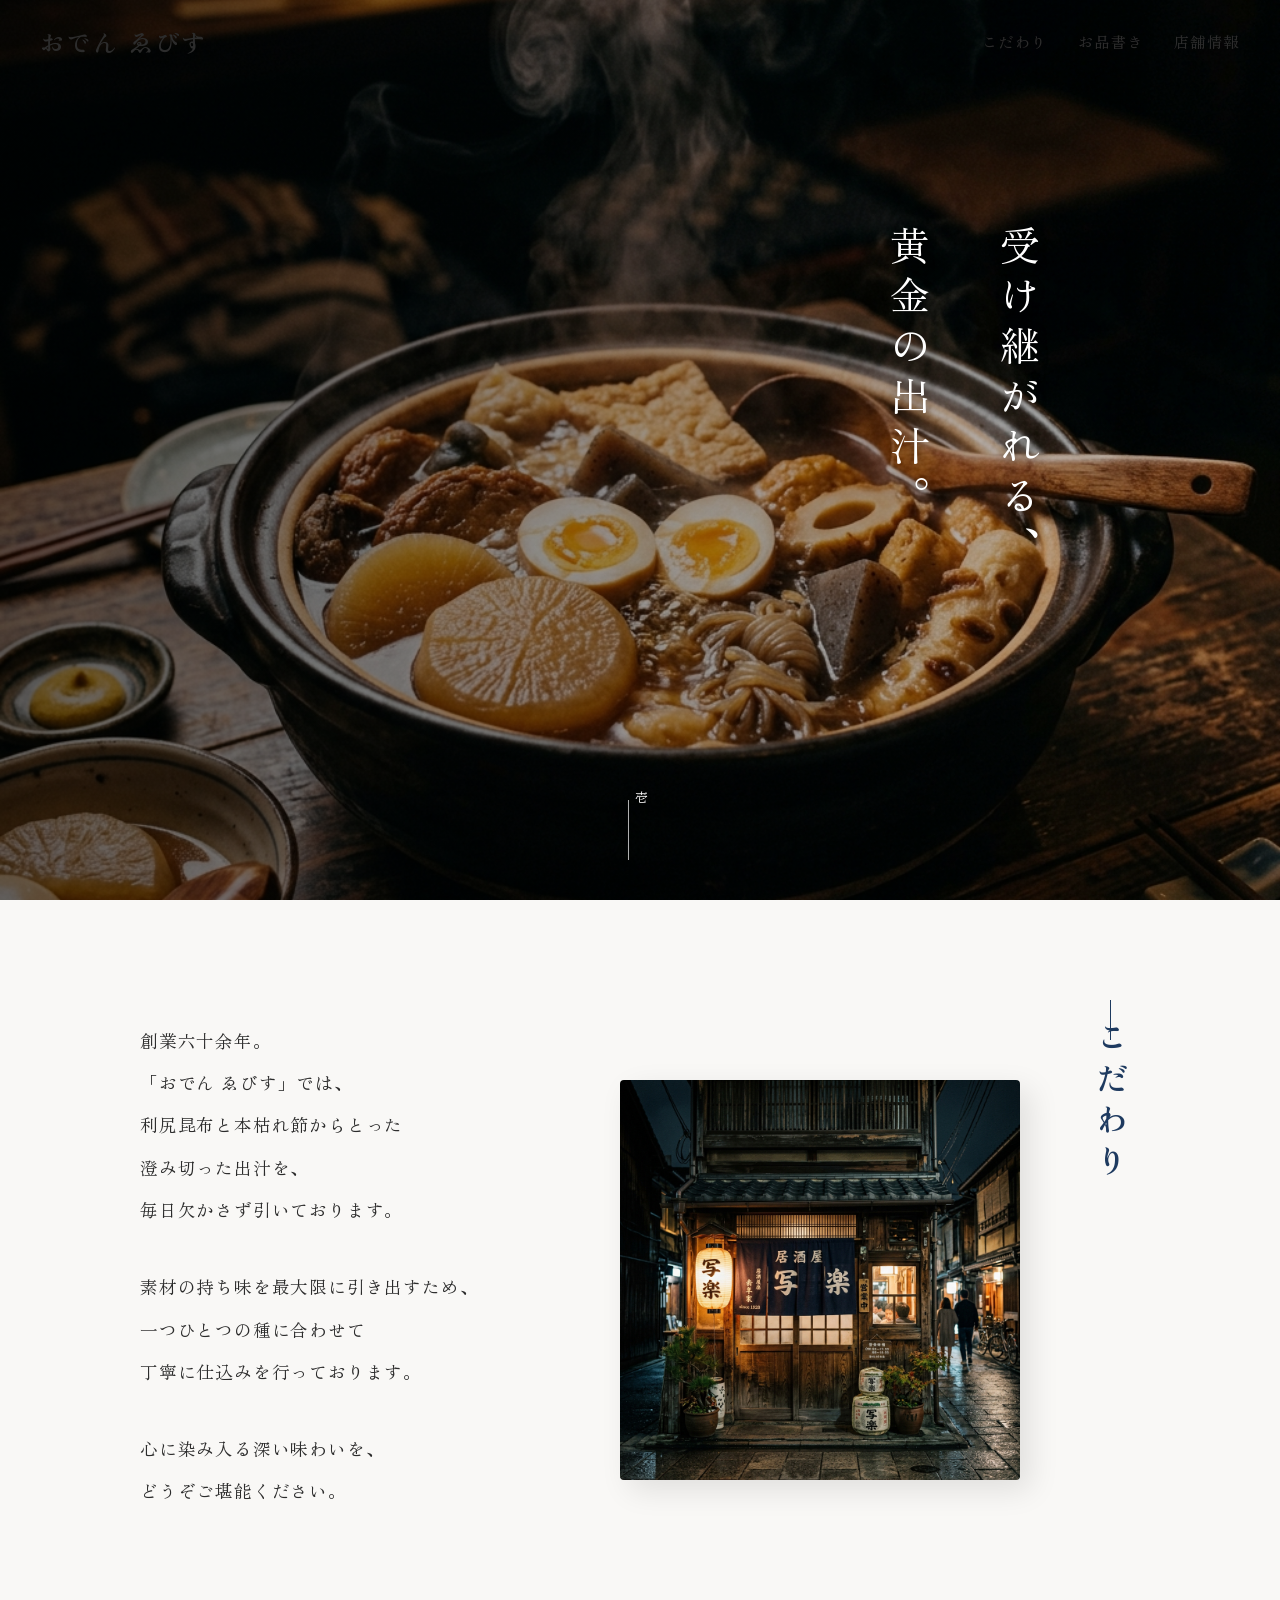
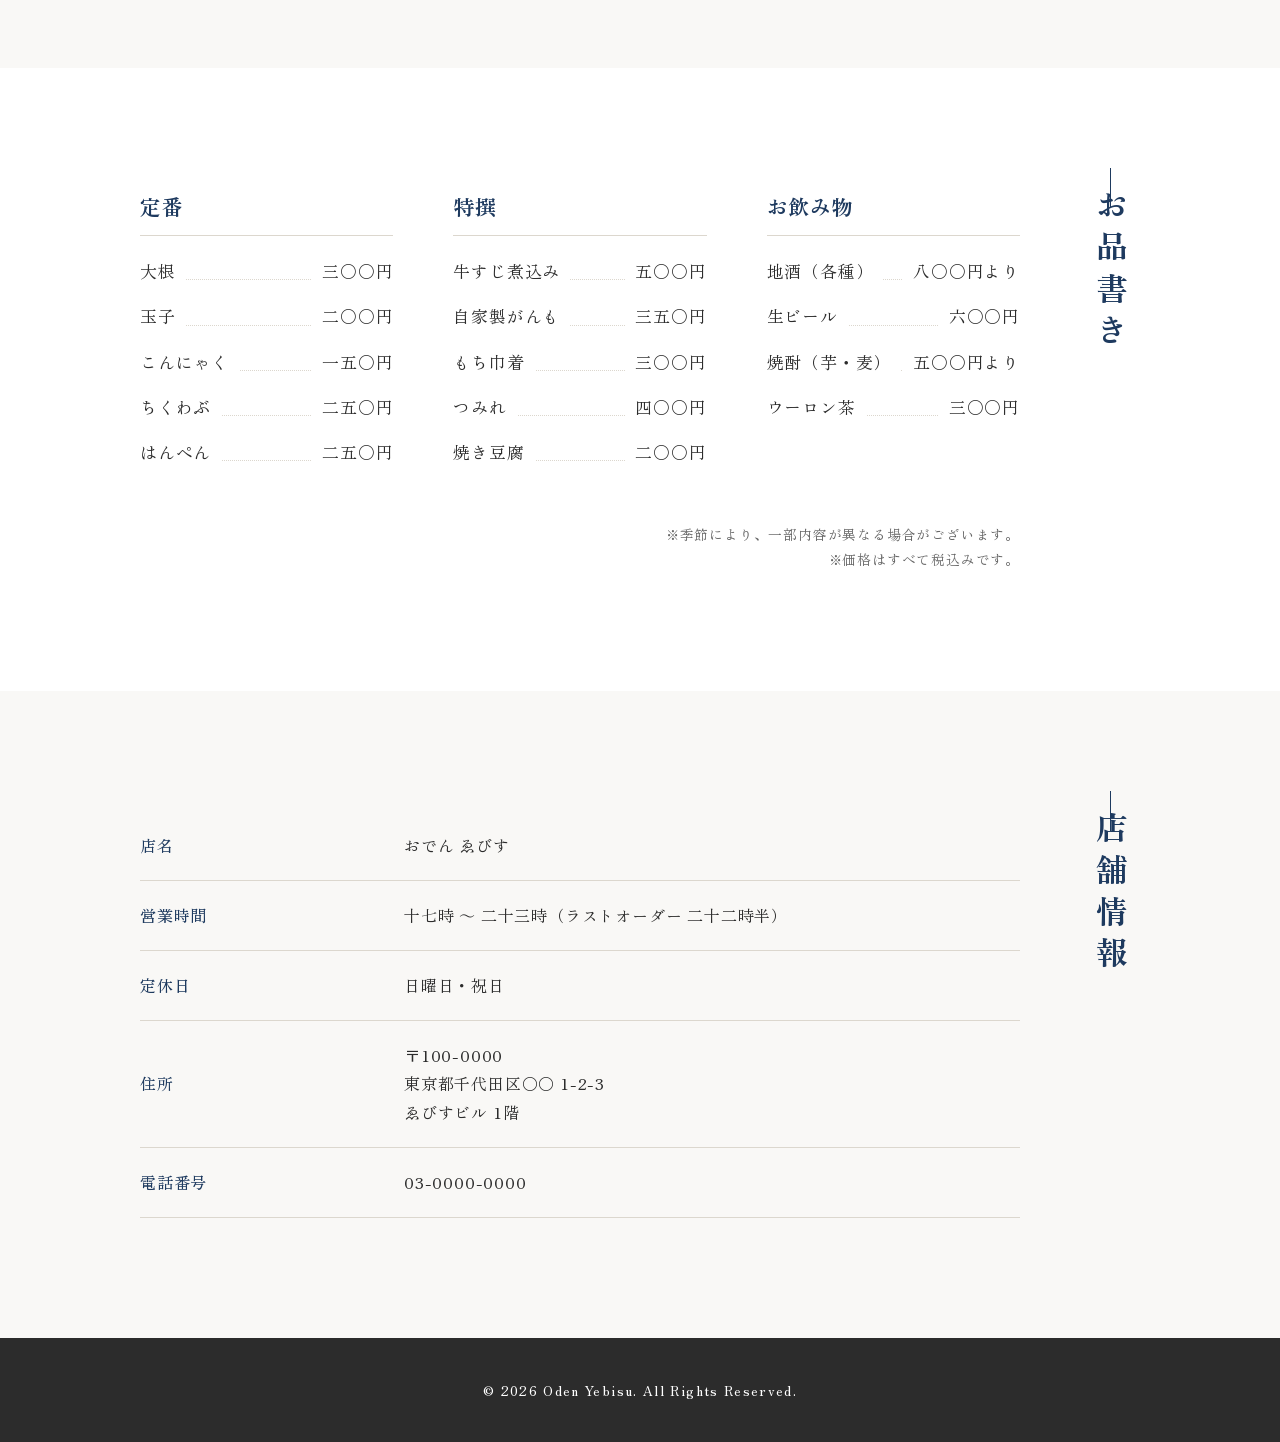
==== index.html @ bf098795 "first commit" ====
<!DOCTYPE html>
<html lang="ja">
<head>
    <meta charset="UTF-8">
    <meta name="viewport" content="width=device-width, initial-scale=1.0">
    <title>おでん ゑびす | 創業六十余年、伝統の味</title>
    <meta name="description" content="創業六十余年、変わらぬ秘伝の出汁と厳選された具材で織りなす「おでん ゑびす」。心温まるひとときをお過ごしください。">
    <link rel="preconnect" href="https://fonts.googleapis.com">
    <link rel="preconnect" href="https://fonts.gstatic.com" crossorigin>
    <link href="https://fonts.googleapis.com/css2?family=Noto+Serif+JP:wght@400;500;700&family=Zen+Old+Mincho:wght@400;500;700&display=swap" rel="stylesheet">
    <link rel="stylesheet" href="style.css">
</head>
<body>
    <header class="header" id="header">
        <h1 class="logo">おでん ゑびす</h1>
        <nav class="nav">
            <ul>
                <li><a href="#concept">こだわり</a></li>
                <li><a href="#menu">お品書き</a></li>
                <li><a href="#access">店舗情報</a></li>
            </ul>
        </nav>
    </header>

    <main>
        <section class="hero">
            <div class="hero-bg" style="background-image: url('images/hero_oden.png');"></div>
            <div class="hero-content">
                <p class="hero-copy vertical-text fade-in-up">
                    <span class="copy-line">受け継がれる、</span>
                    <span class="copy-line">黄金の出汁。</span>
                </p>
                <div class="scroll-down">
                    <span>壱</span>
                </div>
            </div>
        </section>

        <section id="concept" class="section concept">
            <div class="container fade-in-up">
                <h2 class="section-title vertical-text">こだわり</h2>
                <div class="concept-content">
                    <div class="concept-text">
                        <p>
                            創業六十余年。<br>
                            「おでん ゑびす」では、<br>
                            利尻昆布と本枯れ節からとった<br>
                            澄み切った出汁を、<br>
                            毎日欠かさず引いております。
                        </p>
                        <p>
                            素材の持ち味を最大限に引き出すため、<br>
                            一つひとつの種に合わせて<br>
                            丁寧に仕込みを行っております。
                        </p>
                        <p>
                            心に染み入る深い味わいを、<br>
                            どうぞご堪能ください。
                        </p>
                    </div>
                    <div class="concept-image">
                        <img src="images/storefront.png" alt="おでん ゑびす 外観">
                    </div>
                </div>
            </div>
        </section>

        <section id="menu" class="section menu">
            <div class="container fade-in-up">
                <h2 class="section-title vertical-text">お品書き</h2>
                <div class="menu-list">
                    <div class="menu-category">
                        <h3 class="category-title">定番</h3>
                        <ul>
                            <li><span class="item-name">大根</span><span class="item-price">三〇〇円</span></li>
                            <li><span class="item-name">玉子</span><span class="item-price">二〇〇円</span></li>
                            <li><span class="item-name">こんにゃく</span><span class="item-price">一五〇円</span></li>
                            <li><span class="item-name">ちくわぶ</span><span class="item-price">二五〇円</span></li>
                            <li><span class="item-name">はんぺん</span><span class="item-price">二五〇円</span></li>
                        </ul>
                    </div>
                    <div class="menu-category">
                        <h3 class="category-title">特撰</h3>
                        <ul>
                            <li><span class="item-name">牛すじ煮込み</span><span class="item-price">五〇〇円</span></li>
                            <li><span class="item-name">自家製がんも</span><span class="item-price">三五〇円</span></li>
                            <li><span class="item-name">もち巾着</span><span class="item-price">三〇〇円</span></li>
                            <li><span class="item-name">つみれ</span><span class="item-price">四〇〇円</span></li>
                            <li><span class="item-name">焼き豆腐</span><span class="item-price">二〇〇円</span></li>
                        </ul>
                    </div>
                    <div class="menu-category">
                        <h3 class="category-title">お飲み物</h3>
                        <ul>
                            <li><span class="item-name">地酒（各種）</span><span class="item-price">八〇〇円より</span></li>
                            <li><span class="item-name">生ビール</span><span class="item-price">六〇〇円</span></li>
                            <li><span class="item-name">焼酎（芋・麦）</span><span class="item-price">五〇〇円より</span></li>
                            <li><span class="item-name">ウーロン茶</span><span class="item-price">三〇〇円</span></li>
                        </ul>
                    </div>
                </div>
                <p class="menu-note">※季節により、一部内容が異なる場合がございます。<br>※価格はすべて税込みです。</p>
            </div>
        </section>

        <section id="access" class="section access">
            <div class="container fade-in-up">
                <h2 class="section-title vertical-text">店舗情報</h2>
                <div class="access-content">
                    <table class="access-table">
                        <tr>
                            <th>店名</th>
                            <td>おでん ゑびす</td>
                        </tr>
                        <tr>
                            <th>営業時間</th>
                            <td>十七時 ～ 二十三時（ラストオーダー 二十二時半）</td>
                        </tr>
                        <tr>
                            <th>定休日</th>
                            <td>日曜日・祝日</td>
                        </tr>
                        <tr>
                            <th>住所</th>
                            <td>〒100-0000<br>東京都千代田区〇〇 1-2-3<br>ゑびすビル 1階</td>
                        </tr>
                        <tr>
                            <th>電話番号</th>
                            <td>03-0000-0000</td>
                        </tr>
                    </table>
                </div>
            </div>
        </section>
    </main>

    <footer class="footer">
        <p class="copyright">&copy; 2026 Oden Yebisu. All Rights Reserved.</p>
    </footer>

    <script src="script.js"></script>
</body>
</html>
---- style.css ----
/* Reset and Base Styles */
* {
    margin: 0;
    padding: 0;
    box-sizing: border-box;
}

:root {
    --color-bg: #F9F8F6; /* Washi paper white */
    --color-text: #2c2c2c; /* Sumi black */
    --color-accent: #1e3a5f; /* Deep Indigo / Ai-iro */
    --color-border: #dcd7ce;
    --font-serif: 'Zen Old Mincho', 'Noto Serif JP', serif;
}

body {
    font-family: var(--font-serif);
    background-color: var(--color-bg);
    color: var(--color-text);
    line-height: 1.8;
    letter-spacing: 0.05em;
    -webkit-font-smoothing: antialiased;
    -moz-osx-font-smoothing: grayscale;
}

a {
    color: inherit;
    text-decoration: none;
    transition: opacity 0.3s ease;
}

a:hover {
    opacity: 0.6;
}

ul {
    list-style: none;
}

/* Typography Utilities */
.vertical-text {
    writing-mode: vertical-rl;
    text-orientation: upright;
}

/* Header */
.header {
    position: fixed;
    top: 0;
    left: 0;
    width: 100%;
    padding: 20px 40px;
    display: flex;
    justify-content: space-between;
    align-items: center;
    z-index: 1000;
    transition: background-color 0.4s ease, padding 0.4s ease;
}

.header.scrolled {
    background-color: rgba(249, 248, 246, 0.95);
    padding: 15px 40px;
    box-shadow: 0 2px 10px rgba(0, 0, 0, 0.05);
}

.logo {
    font-size: 1.5rem;
    font-weight: 700;
    letter-spacing: 0.1em;
}

.nav ul {
    display: flex;
    gap: 30px;
}

.nav a {
    font-size: 0.95rem;
    font-weight: 500;
    letter-spacing: 0.1em;
    position: relative;
}

.nav a::after {
    content: '';
    position: absolute;
    bottom: -5px;
    left: 50%;
    transform: translateX(-50%);
    width: 0;
    height: 1px;
    background-color: var(--color-text);
    transition: width 0.3s ease;
}

.nav a:hover::after {
    width: 100%;
}

/* Hero Section */
.hero {
    position: relative;
    height: 100vh;
    width: 100%;
    overflow: hidden;
    display: flex;
    justify-content: center;
    align-items: center;
}

.hero-bg {
    position: absolute;
    top: 0;
    left: 0;
    width: 100%;
    height: 100%;
    background-size: cover;
    background-position: center;
    background-repeat: no-repeat;
    z-index: 1;
}

/* Add a dark gradient overlay to make text readable */
.hero::after {
    content: '';
    position: absolute;
    top: 0;
    left: 0;
    width: 100%;
    height: 100%;
    background: linear-gradient(to right, rgba(0,0,0,0.6) 0%, rgba(0,0,0,0.2) 100%);
    z-index: 2;
}

.hero-content {
    position: relative;
    z-index: 3;
    width: 100%;
    max-width: 1200px;
    height: 100%;
    padding: 0 40px;
}

.hero-copy {
    position: absolute;
    top: 25%;
    right: 15%;
    color: #ffffff;
    font-size: 2.5rem;
    letter-spacing: 0.25em;
    line-height: 2;
    text-shadow: 0 2px 10px rgba(0,0,0,0.5);
}

.copy-line {
    display: inline-block;
    margin-left: 30px;
}

.scroll-down {
    position: absolute;
    bottom: 40px;
    left: 50%;
    transform: translateX(-50%);
    color: #ffffff;
    font-size: 0.8rem;
    writing-mode: vertical-rl;
    letter-spacing: 0.2em;
    animation: bounce 2s infinite;
}

.scroll-down::after {
    content: '';
    display: block;
    width: 1px;
    height: 60px;
    background-color: rgba(255,255,255,0.7);
    margin: 10px auto 0;
}

@keyframes bounce {
    0%, 20%, 50%, 80%, 100% {
        transform: translateY(0) translateX(-50%);
    }
    40% {
        transform: translateY(-10px) translateX(-50%);
    }
    60% {
        transform: translateY(-5px) translateX(-50%);
    }
}

/* Main Sections */
.section {
    padding: 120px 40px;
}

.container {
    max-width: 1000px;
    margin: 0 auto;
    position: relative;
}

.section-title {
    font-size: 2rem;
    color: var(--color-accent);
    position: absolute;
    top: 0;
    right: 0;
    letter-spacing: 0.3em;
}

.section-title::before {
    content: '';
    position: absolute;
    top: -20px;
    right: 50%;
    width: 1px;
    height: 40px;
    background-color: var(--color-accent);
}

/* Concept Section */
.concept-content {
    display: flex;
    justify-content: space-between;
    align-items: center;
    gap: 80px;
    padding-right: 120px; /* Space for title */
}

.concept-text {
    flex: 1;
    font-size: 1.1rem;
    line-height: 2.4;
}

.concept-text p {
    margin-bottom: 2em;
}

.concept-image {
    flex: 1;
}

.concept-image img {
    width: 100%;
    height: auto;
    border-radius: 4px;
    box-shadow: 10px 10px 30px rgba(0,0,0,0.1);
}

/* Menu Section */
.menu {
    background-color: #ffffff;
}

.menu .container {
    padding-right: 120px;
}

.menu-list {
    display: grid;
    grid-template-columns: repeat(auto-fit, minmax(250px, 1fr));
    gap: 60px;
    margin-bottom: 40px;
}

.category-title {
    font-size: 1.3rem;
    margin-bottom: 20px;
    border-bottom: 1px solid var(--color-border);
    padding-bottom: 10px;
    color: var(--color-accent);
}

.menu-category ul li {
    display: flex;
    justify-content: space-between;
    margin-bottom: 15px;
    font-size: 1.05rem;
    position: relative;
}

.menu-category ul li::before {
    content: '';
    position: absolute;
    bottom: 6px;
    left: 0;
    width: 100%;
    border-bottom: 1px dotted var(--color-border);
    z-index: 1;
}

.item-name, .item-price {
    background-color: #ffffff;
    position: relative;
    z-index: 2;
}

.item-name {
    padding-right: 10px;
}

.item-price {
    padding-left: 10px;
}

.menu-note {
    font-size: 0.85rem;
    color: #666;
    text-align: right;
}

/* Access Section */
.access-content {
    padding-right: 120px;
}

.access-table {
    width: 100%;
    border-collapse: collapse;
}

.access-table th, .access-table td {
    padding: 20px 0;
    border-bottom: 1px solid var(--color-border);
    text-align: left;
}

.access-table th {
    width: 30%;
    font-weight: 500;
    color: var(--color-accent);
}

.access-table td {
    width: 70%;
}

/* Footer */
.footer {
    text-align: center;
    padding: 40px;
    background-color: var(--color-text);
    color: #ffffff;
    font-size: 0.85rem;
    letter-spacing: 0.1em;
}

/* Animations */
.fade-in-up {
    opacity: 0;
    transform: translateY(30px);
    transition: opacity 1s cubic-bezier(0.25, 0.46, 0.45, 0.94), transform 1s cubic-bezier(0.25, 0.46, 0.45, 0.94);
}

.fade-in-up.visible {
    opacity: 1;
    transform: translateY(0);
}

/* Responsive */
@media (max-width: 768px) {
    .header {
        padding: 15px 20px;
    }
    
    .header.scrolled {
        padding: 10px 20px;
    }

    .nav {
        display: none; /* simple mobile nav hide for now */
    }

    .hero-copy {
        right: 10%;
        font-size: 2rem;
    }

    .section {
        padding: 80px 20px;
    }

    .container {
        padding-right: 60px; /* space for vertical title */
    }

    .concept-content {
        flex-direction: column;
        gap: 40px;
        padding-right: 0;
    }

    .section-title {
        font-size: 1.5rem;
    }

    .menu .container, .access-content {
        padding-right: 60px;
    }
    
    .access-table th, .access-table td {
        display: block;
        width: 100%;
        border-bottom: none;
    }
    
    .access-table th {
        padding-bottom: 5px;
    }
    
    .access-table td {
        padding-top: 0;
        border-bottom: 1px solid var(--color-border);
    }
}
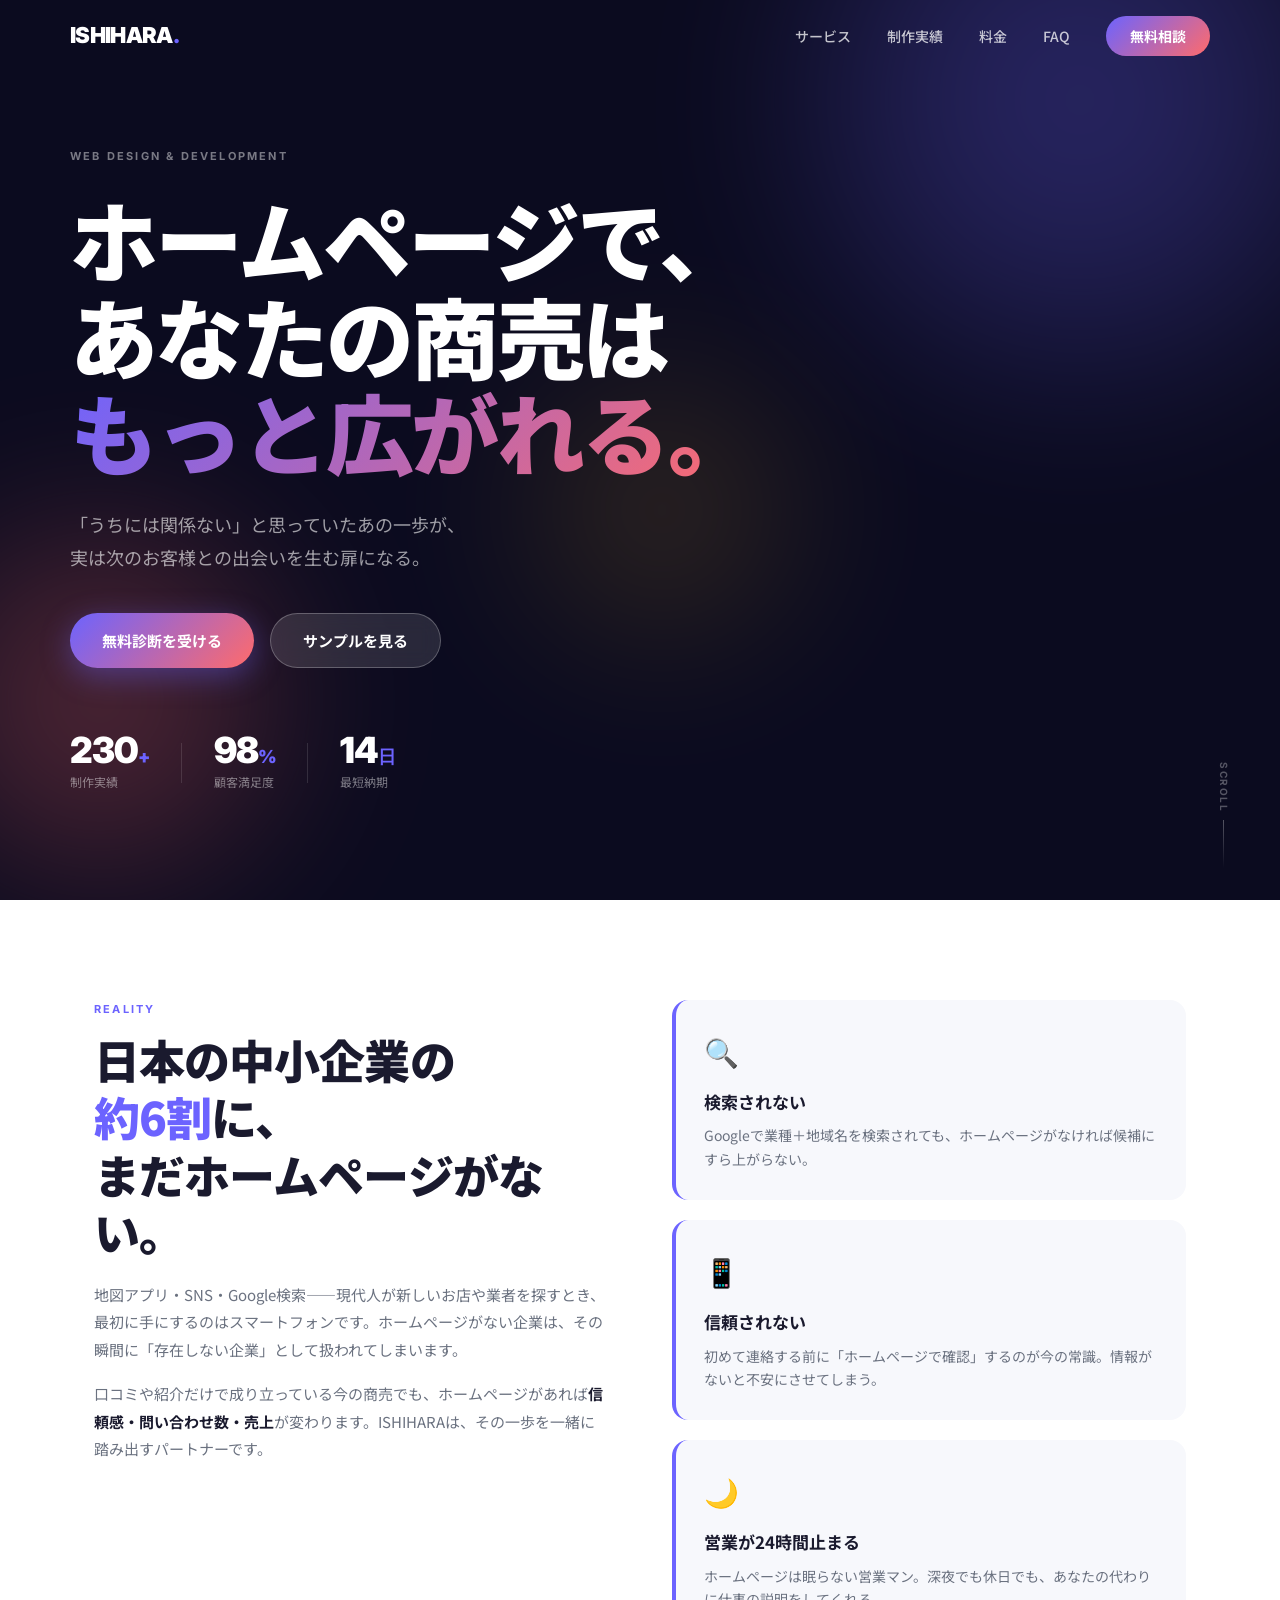
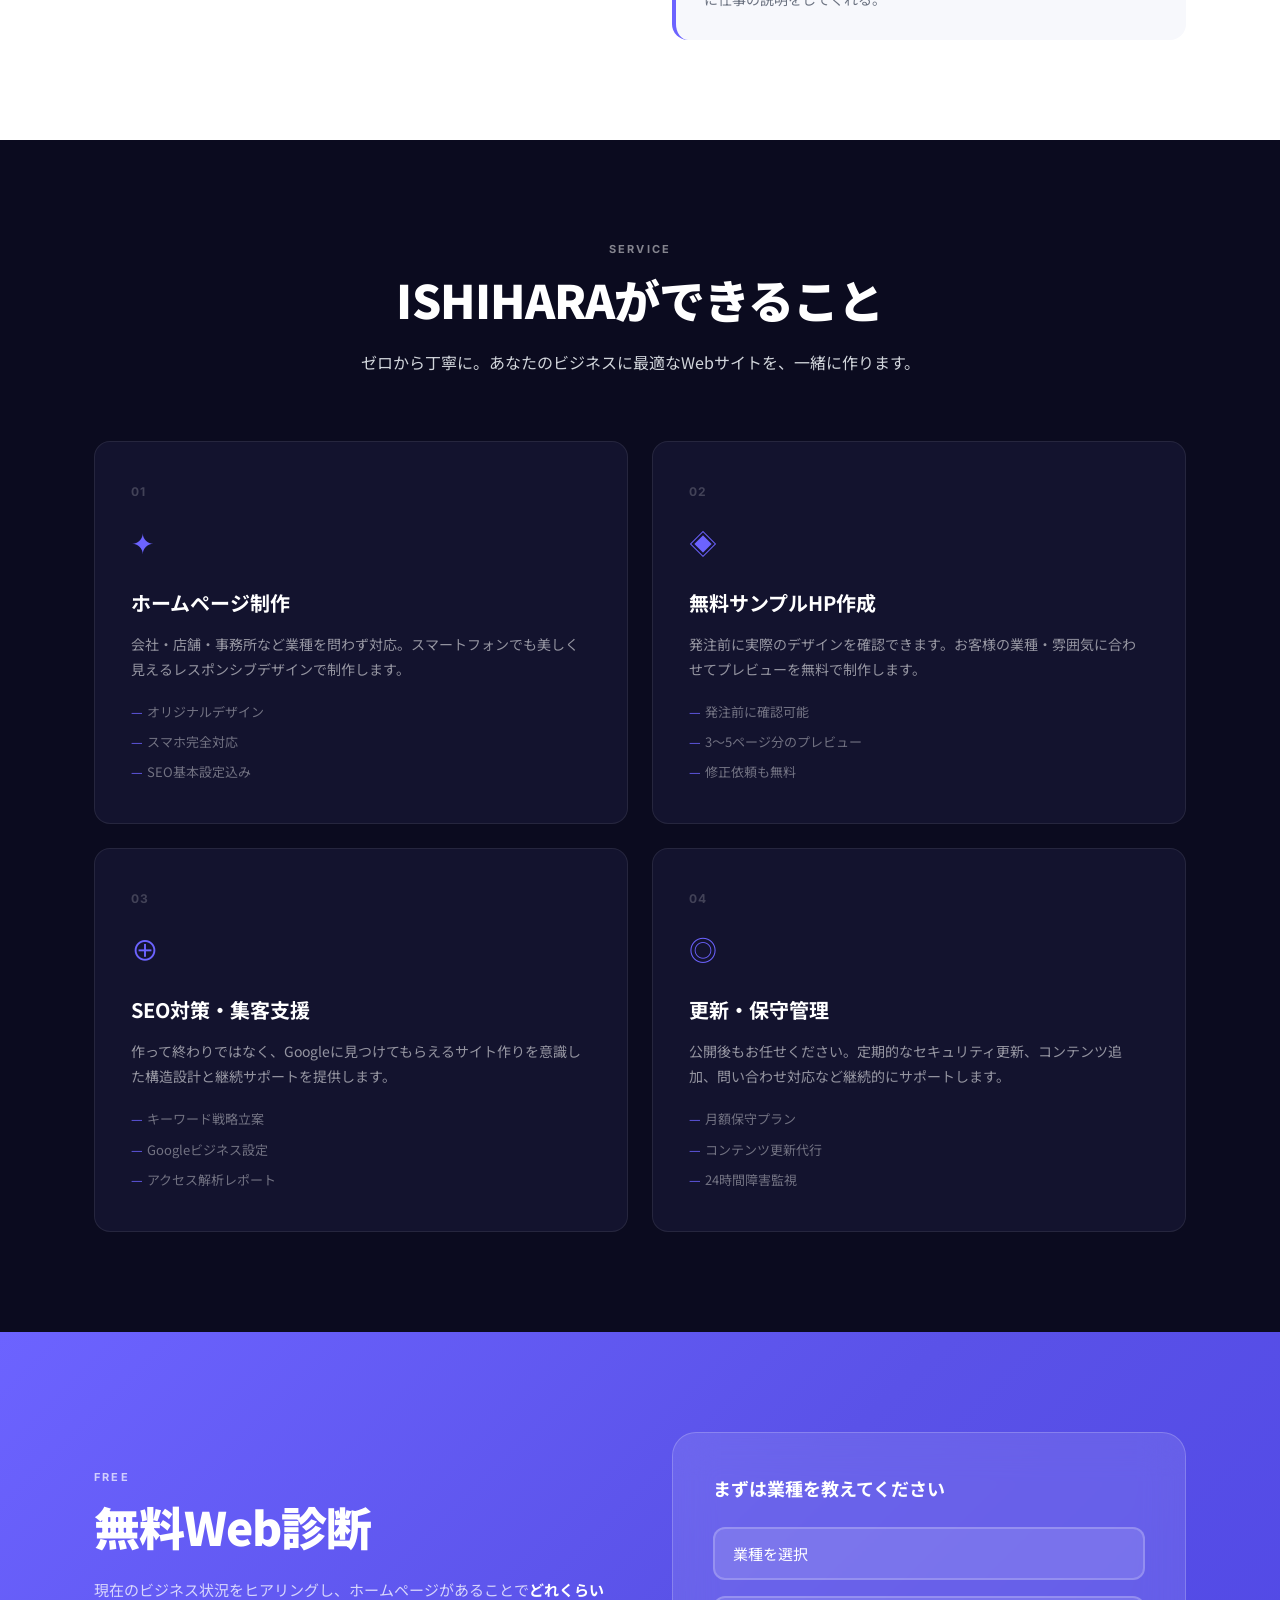
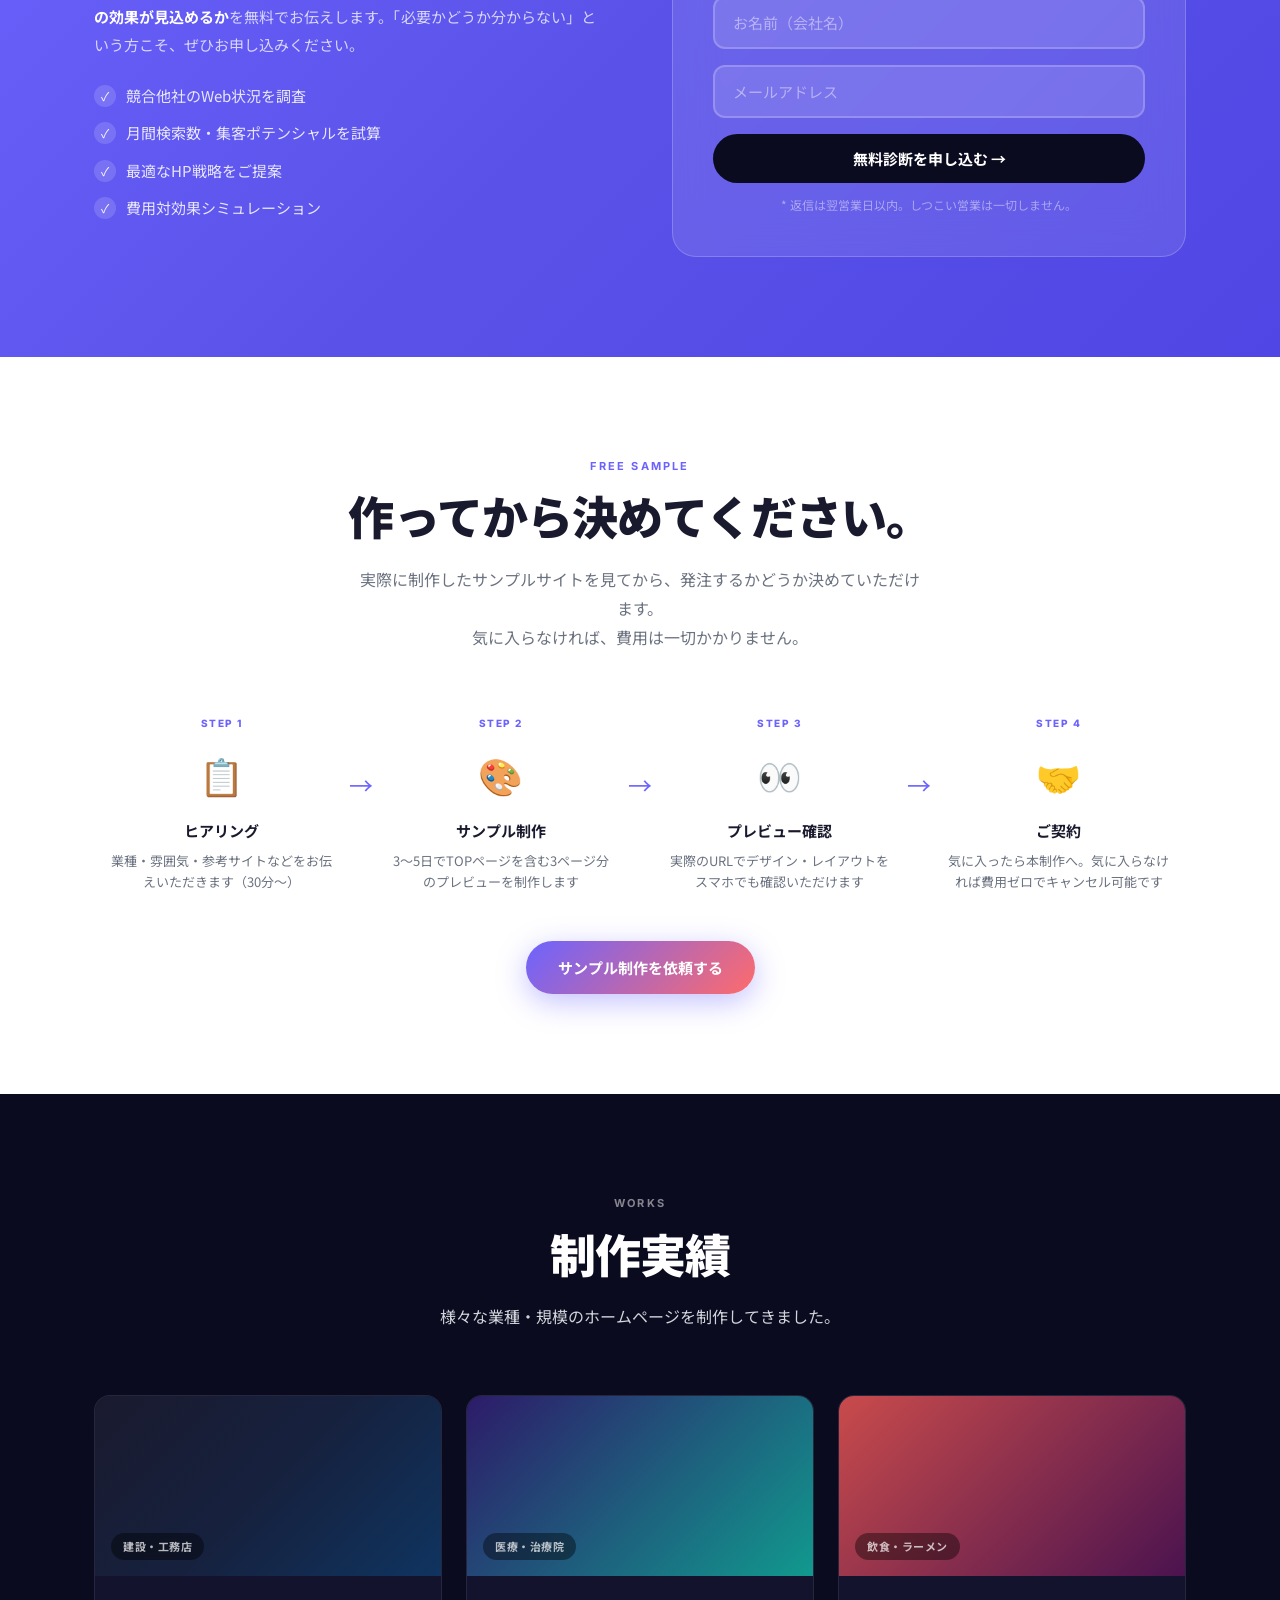
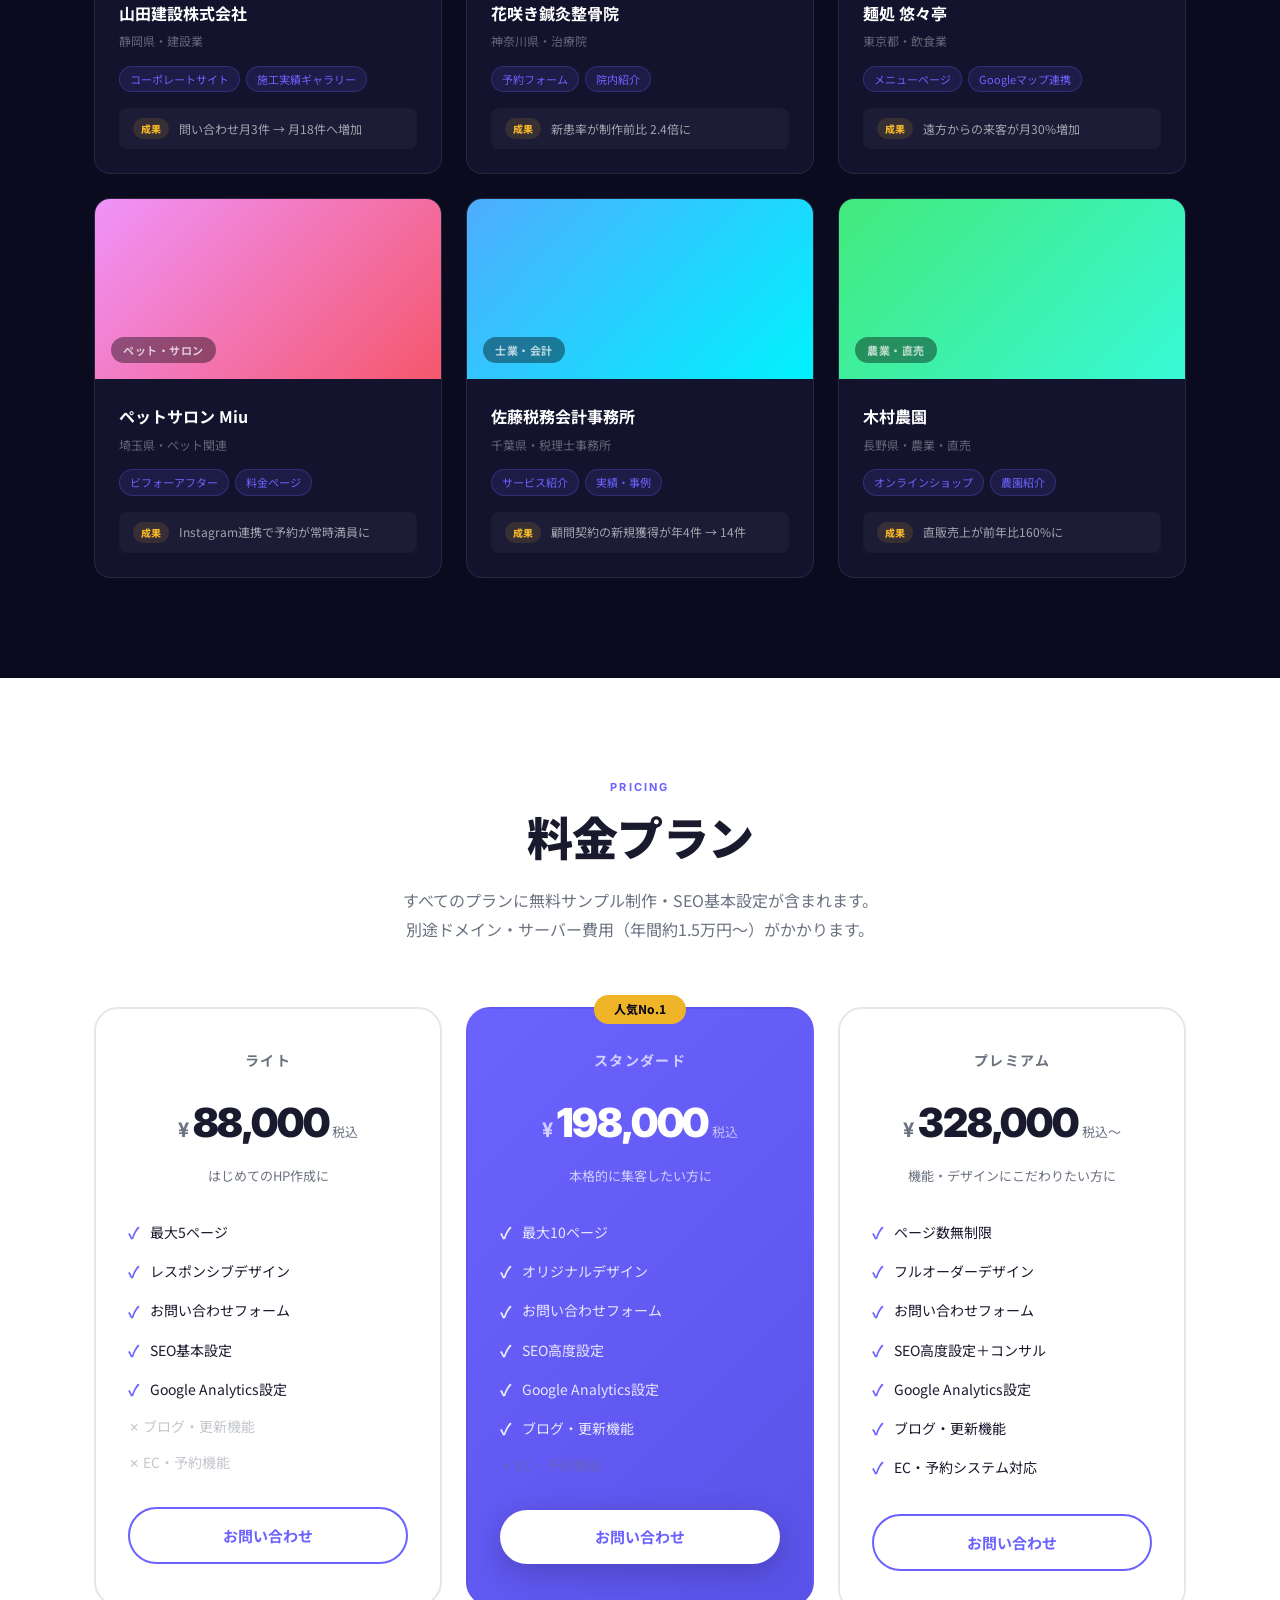
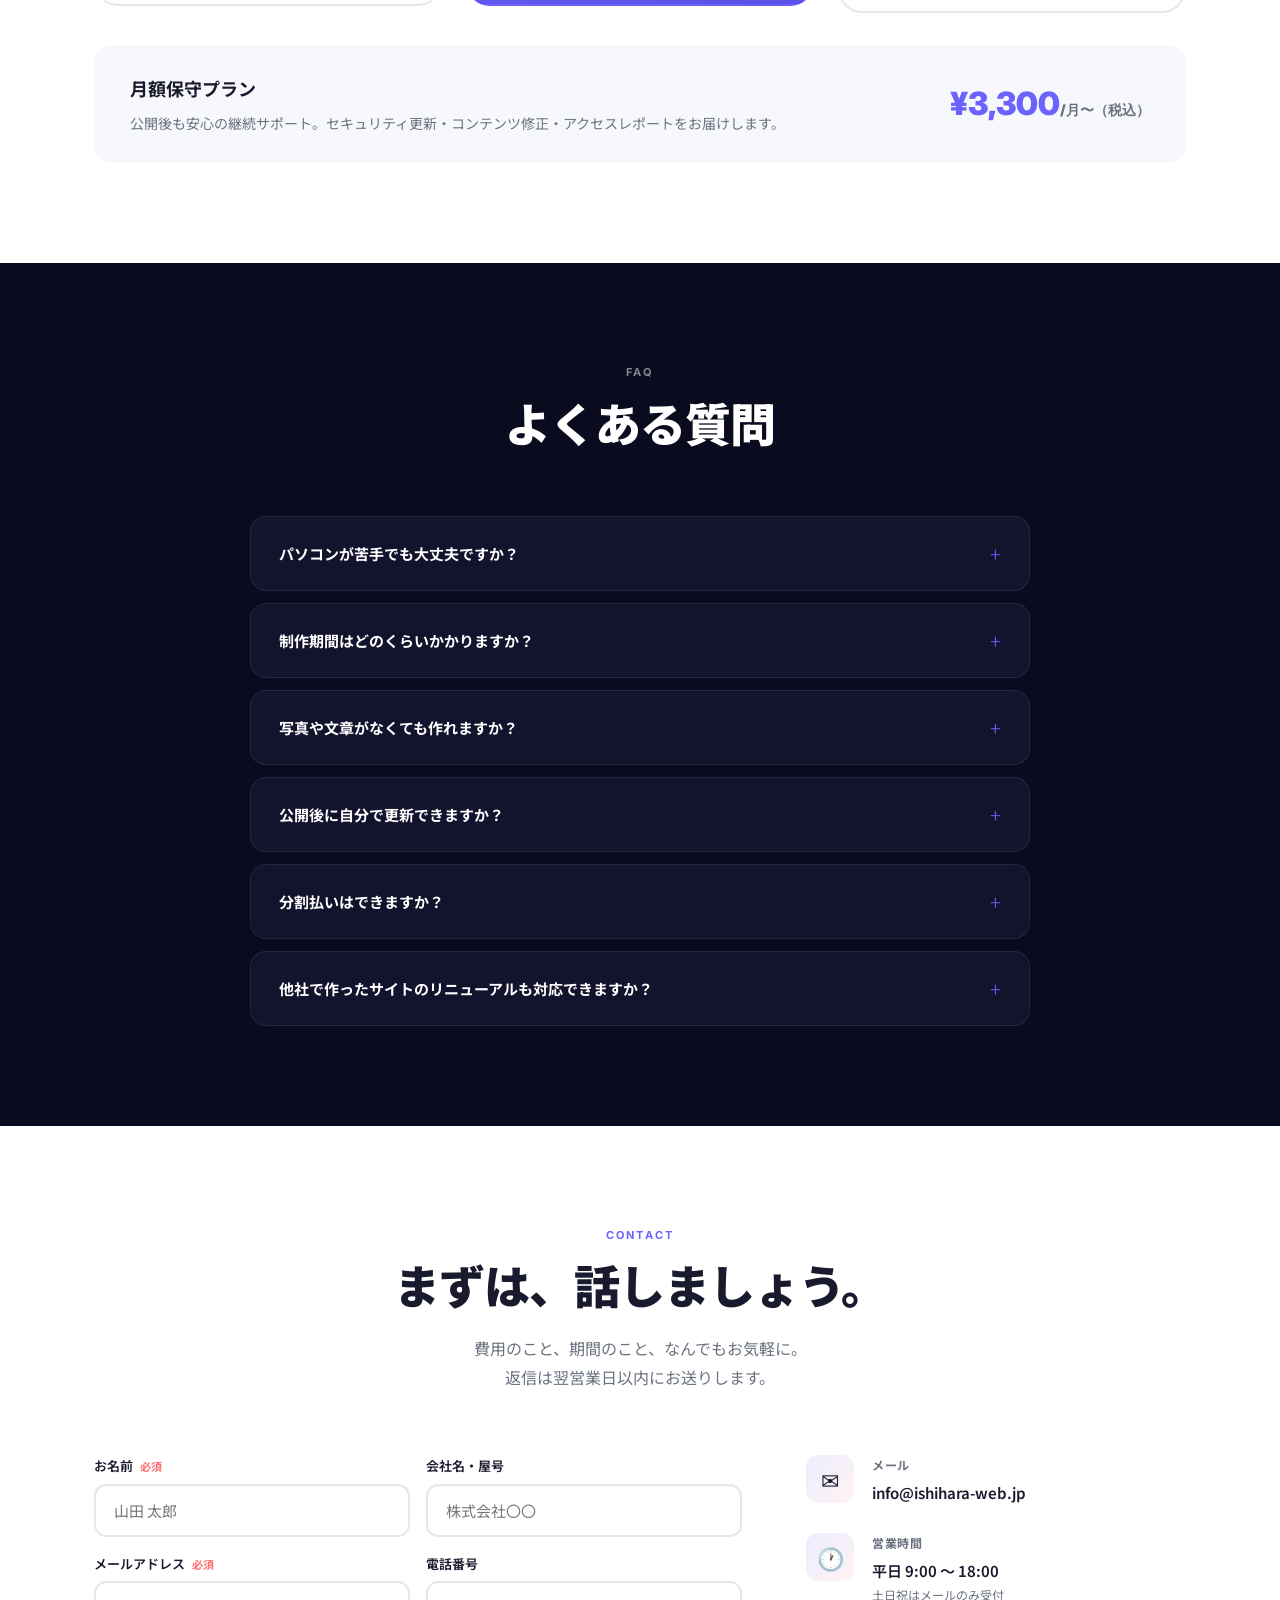
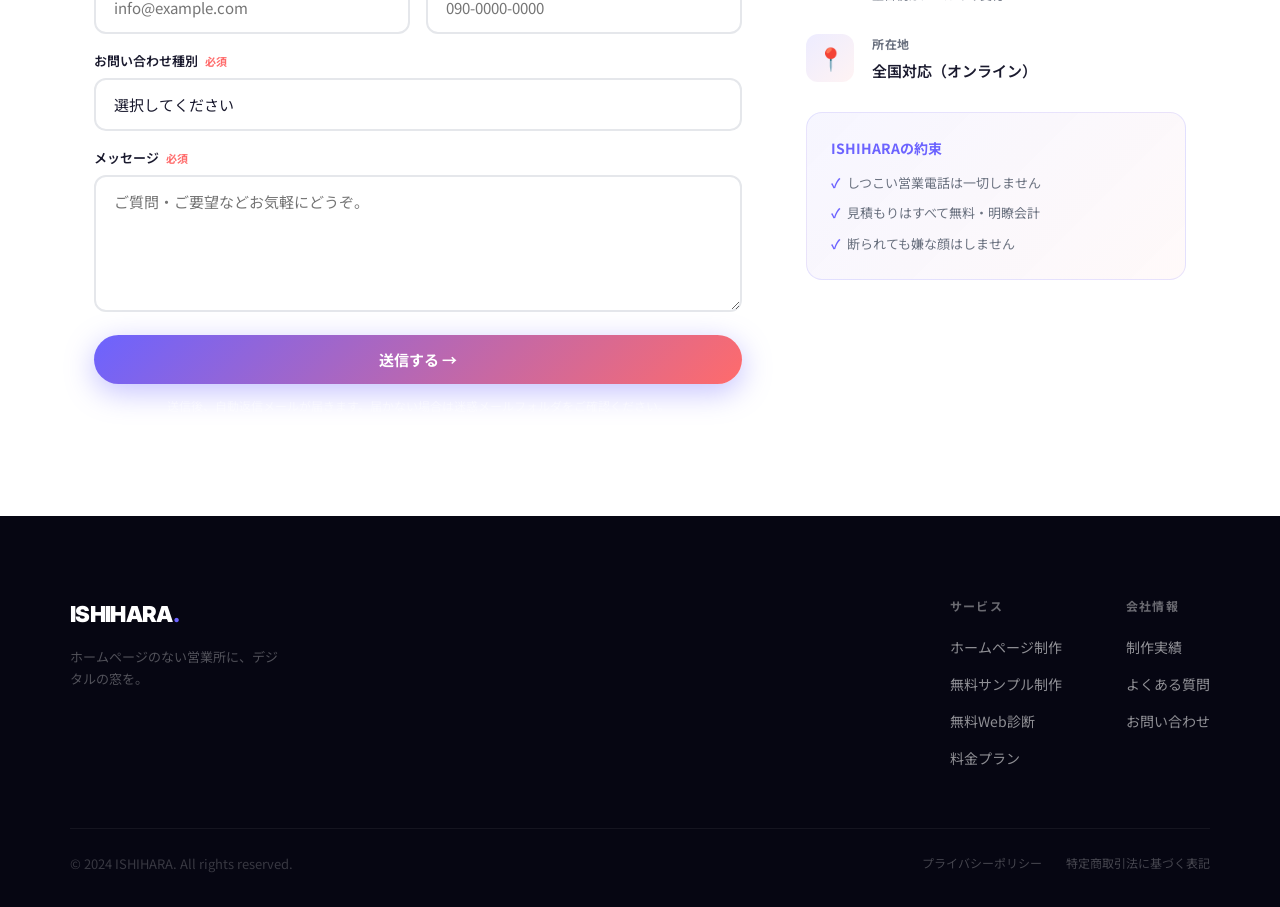
==== commit 6a1eb379: "fix" ====
--- a/index.html
+++ b/index.html
@@ -1,143 +1,643 @@
 <!DOCTYPE html>
 <html lang="ja">
 <head>
-    <meta charset="UTF-8">
-    <meta name="viewport" content="width=device-width, initial-scale=1.0">
-    <title>おでん ゑびす | 創業六十余年、伝統の味</title>
-    <meta name="description" content="創業六十余年、変わらぬ秘伝の出汁と厳選された具材で織りなす「おでん ゑびす」。心温まるひとときをお過ごしください。">
-    <link rel="preconnect" href="https://fonts.googleapis.com">
-    <link rel="preconnect" href="https://fonts.gstatic.com" crossorigin>
-    <link href="https://fonts.googleapis.com/css2?family=Noto+Serif+JP:wght@400;500;700&family=Zen+Old+Mincho:wght@400;500;700&display=swap" rel="stylesheet">
-    <link rel="stylesheet" href="style.css">
+  <meta charset="UTF-8">
+  <meta name="viewport" content="width=device-width, initial-scale=1.0">
+  <title>ISHIHARA | ホームページ制作 — あなたのビジネスをデジタルへ</title>
+  <link rel="preconnect" href="https://fonts.googleapis.com">
+  <link href="https://fonts.googleapis.com/css2?family=Noto+Sans+JP:wght@300;400;500;700;900&family=Inter:wght@300;400;600;700;900&display=swap" rel="stylesheet">
+  <link rel="stylesheet" href="style.css">
 </head>
 <body>
-    <header class="header" id="header">
-        <h1 class="logo">おでん ゑびす</h1>
-        <nav class="nav">
+
+  <!-- ========== NAV ========== -->
+  <header id="header">
+    <nav class="nav-inner">
+      <a href="#" class="logo">ISHIHARA<span class="logo-dot">.</span></a>
+      <ul class="nav-links">
+        <li><a href="#services">サービス</a></li>
+        <li><a href="#works">制作実績</a></li>
+        <li><a href="#pricing">料金</a></li>
+        <li><a href="#faq">FAQ</a></li>
+        <li><a href="#contact" class="nav-cta">無料相談</a></li>
+      </ul>
+      <button class="hamburger" id="hamburger" aria-label="メニュー">
+        <span></span><span></span><span></span>
+      </button>
+    </nav>
+  </header>
+
+  <!-- ========== HERO ========== -->
+  <section id="hero">
+    <div class="hero-bg">
+      <div class="hero-orb orb1"></div>
+      <div class="hero-orb orb2"></div>
+      <div class="hero-orb orb3"></div>
+    </div>
+    <div class="hero-content">
+      <p class="hero-label fade-up">WEB DESIGN & DEVELOPMENT</p>
+      <h1 class="hero-headline fade-up">
+        ホームページで、<br>
+        あなたの商売は<br>
+        <span class="gradient-text">もっと広がれる。</span>
+      </h1>
+      <p class="hero-sub fade-up">
+        「うちには関係ない」と思っていたあの一歩が、<br class="sp-none">
+        実は次のお客様との出会いを生む扉になる。
+      </p>
+      <div class="hero-btns fade-up">
+        <a href="#diagnosis" class="btn btn-primary">無料診断を受ける</a>
+        <a href="#sample" class="btn btn-ghost">サンプルを見る</a>
+      </div>
+      <div class="hero-stats fade-up">
+        <div class="stat">
+          <span class="stat-num">230<small>+</small></span>
+          <span class="stat-label">制作実績</span>
+        </div>
+        <div class="stat-divider"></div>
+        <div class="stat">
+          <span class="stat-num">98<small>%</small></span>
+          <span class="stat-label">顧客満足度</span>
+        </div>
+        <div class="stat-divider"></div>
+        <div class="stat">
+          <span class="stat-num">14<small>日</small></span>
+          <span class="stat-label">最短納期</span>
+        </div>
+      </div>
+    </div>
+    <div class="hero-scroll">
+      <span>SCROLL</span>
+      <div class="scroll-line"></div>
+    </div>
+  </section>
+
+  <!-- ========== PROBLEM ========== -->
+  <section id="problem" class="section-light">
+    <div class="container">
+      <div class="problem-grid">
+        <div class="problem-text reveal">
+          <p class="section-eyebrow">REALITY</p>
+          <h2 class="section-title">日本の中小企業の<br><span class="accent">約6割</span>に、<br>まだホームページがない。</h2>
+          <p class="section-body">
+            地図アプリ・SNS・Google検索——現代人が新しいお店や業者を探すとき、最初に手にするのはスマートフォンです。ホームページがない企業は、その瞬間に「存在しない企業」として扱われてしまいます。
+          </p>
+          <p class="section-body">
+            口コミや紹介だけで成り立っている今の商売でも、ホームページがあれば<strong>信頼感・問い合わせ数・売上</strong>が変わります。ISHIHARAは、その一歩を一緒に踏み出すパートナーです。
+          </p>
+        </div>
+        <div class="problem-cards reveal">
+          <div class="problem-card">
+            <div class="pcard-icon">🔍</div>
+            <h3>検索されない</h3>
+            <p>Googleで業種＋地域名を検索されても、ホームページがなければ候補にすら上がらない。</p>
+          </div>
+          <div class="problem-card">
+            <div class="pcard-icon">📱</div>
+            <h3>信頼されない</h3>
+            <p>初めて連絡する前に「ホームページで確認」するのが今の常識。情報がないと不安にさせてしまう。</p>
+          </div>
+          <div class="problem-card">
+            <div class="pcard-icon">🌙</div>
+            <h3>営業が24時間止まる</h3>
+            <p>ホームページは眠らない営業マン。深夜でも休日でも、あなたの代わりに仕事の説明をしてくれる。</p>
+          </div>
+        </div>
+      </div>
+    </div>
+  </section>
+
+  <!-- ========== SERVICES ========== -->
+  <section id="services" class="section-dark">
+    <div class="container">
+      <div class="section-header reveal">
+        <p class="section-eyebrow light">SERVICE</p>
+        <h2 class="section-title light">ISHIHARAができること</h2>
+        <p class="section-desc light">ゼロから丁寧に。あなたのビジネスに最適なWebサイトを、一緒に作ります。</p>
+      </div>
+      <div class="services-grid">
+        <div class="service-card reveal">
+          <div class="service-num">01</div>
+          <div class="service-icon">✦</div>
+          <h3>ホームページ制作</h3>
+          <p>会社・店舗・事務所など業種を問わず対応。スマートフォンでも美しく見えるレスポンシブデザインで制作します。</p>
+          <ul class="service-features">
+            <li>オリジナルデザイン</li>
+            <li>スマホ完全対応</li>
+            <li>SEO基本設定込み</li>
+          </ul>
+        </div>
+        <div class="service-card reveal">
+          <div class="service-num">02</div>
+          <div class="service-icon">◈</div>
+          <h3>無料サンプルHP作成</h3>
+          <p>発注前に実際のデザインを確認できます。お客様の業種・雰囲気に合わせてプレビューを無料で制作します。</p>
+          <ul class="service-features">
+            <li>発注前に確認可能</li>
+            <li>3〜5ページ分のプレビュー</li>
+            <li>修正依頼も無料</li>
+          </ul>
+        </div>
+        <div class="service-card reveal">
+          <div class="service-num">03</div>
+          <div class="service-icon">⊕</div>
+          <h3>SEO対策・集客支援</h3>
+          <p>作って終わりではなく、Googleに見つけてもらえるサイト作りを意識した構造設計と継続サポートを提供します。</p>
+          <ul class="service-features">
+            <li>キーワード戦略立案</li>
+            <li>Googleビジネス設定</li>
+            <li>アクセス解析レポート</li>
+          </ul>
+        </div>
+        <div class="service-card reveal">
+          <div class="service-num">04</div>
+          <div class="service-icon">◎</div>
+          <h3>更新・保守管理</h3>
+          <p>公開後もお任せください。定期的なセキュリティ更新、コンテンツ追加、問い合わせ対応など継続的にサポートします。</p>
+          <ul class="service-features">
+            <li>月額保守プラン</li>
+            <li>コンテンツ更新代行</li>
+            <li>24時間障害監視</li>
+          </ul>
+        </div>
+      </div>
+    </div>
+  </section>
+
+  <!-- ========== FREE DIAGNOSIS ========== -->
+  <section id="diagnosis" class="section-accent">
+    <div class="container">
+      <div class="diagnosis-wrap reveal">
+        <div class="diagnosis-text">
+          <p class="section-eyebrow">FREE</p>
+          <h2 class="section-title">無料Web診断</h2>
+          <p class="section-body">
+            現在のビジネス状況をヒアリングし、ホームページがあることで<strong>どれくらいの効果が見込めるか</strong>を無料でお伝えします。「必要かどうか分からない」という方こそ、ぜひお申し込みください。
+          </p>
+          <ul class="diagnosis-benefits">
+            <li><span class="check">✓</span> 競合他社のWeb状況を調査</li>
+            <li><span class="check">✓</span> 月間検索数・集客ポテンシャルを試算</li>
+            <li><span class="check">✓</span> 最適なHP戦略をご提案</li>
+            <li><span class="check">✓</span> 費用対効果シミュレーション</li>
+          </ul>
+        </div>
+        <div class="diagnosis-form-wrap">
+          <form class="diagnosis-form" id="diagnosisForm">
+            <h3>まずは業種を教えてください</h3>
+            <div class="form-group">
+              <select name="industry" required>
+                <option value="">業種を選択</option>
+                <option>飲食・カフェ</option>
+                <option>美容・サロン</option>
+                <option>建設・工務店</option>
+                <option>医療・治療院</option>
+                <option>士業・コンサルタント</option>
+                <option>小売・物販</option>
+                <option>農業・食品</option>
+                <option>その他</option>
+              </select>
+            </div>
+            <div class="form-group">
+              <input type="text" name="name" placeholder="お名前（会社名）" required>
+            </div>
+            <div class="form-group">
+              <input type="email" name="email" placeholder="メールアドレス" required>
+            </div>
+            <button type="submit" class="btn btn-dark full-width">無料診断を申し込む →</button>
+            <p class="form-note">* 返信は翌営業日以内。しつこい営業は一切しません。</p>
+          </form>
+        </div>
+      </div>
+    </div>
+  </section>
+
+  <!-- ========== FREE SAMPLE ========== -->
+  <section id="sample" class="section-light">
+    <div class="container">
+      <div class="section-header reveal">
+        <p class="section-eyebrow">FREE SAMPLE</p>
+        <h2 class="section-title">作ってから決めてください。</h2>
+        <p class="section-desc">実際に制作したサンプルサイトを見てから、発注するかどうか決めていただけます。<br>気に入らなければ、費用は一切かかりません。</p>
+      </div>
+      <div class="sample-flow reveal">
+        <div class="flow-step">
+          <div class="flow-num">STEP 1</div>
+          <div class="flow-icon">📋</div>
+          <h4>ヒアリング</h4>
+          <p>業種・雰囲気・参考サイトなどをお伝えいただきます（30分〜）</p>
+        </div>
+        <div class="flow-arrow">→</div>
+        <div class="flow-step">
+          <div class="flow-num">STEP 2</div>
+          <div class="flow-icon">🎨</div>
+          <h4>サンプル制作</h4>
+          <p>3〜5日でTOPページを含む3ページ分のプレビューを制作します</p>
+        </div>
+        <div class="flow-arrow">→</div>
+        <div class="flow-step">
+          <div class="flow-num">STEP 3</div>
+          <div class="flow-icon">👀</div>
+          <h4>プレビュー確認</h4>
+          <p>実際のURLでデザイン・レイアウトをスマホでも確認いただけます</p>
+        </div>
+        <div class="flow-arrow">→</div>
+        <div class="flow-step">
+          <div class="flow-num">STEP 4</div>
+          <div class="flow-icon">🤝</div>
+          <h4>ご契約</h4>
+          <p>気に入ったら本制作へ。気に入らなければ費用ゼロでキャンセル可能です</p>
+        </div>
+      </div>
+      <div class="sample-cta reveal">
+        <a href="#contact" class="btn btn-primary">サンプル制作を依頼する</a>
+      </div>
+    </div>
+  </section>
+
+  <!-- ========== WORKS ========== -->
+  <section id="works" class="section-dark">
+    <div class="container">
+      <div class="section-header reveal">
+        <p class="section-eyebrow light">WORKS</p>
+        <h2 class="section-title light">制作実績</h2>
+        <p class="section-desc light">様々な業種・規模のホームページを制作してきました。</p>
+      </div>
+      <div class="works-grid">
+        <div class="work-card reveal">
+          <div class="work-thumb" style="background: linear-gradient(135deg, #1a1a2e 0%, #16213e 50%, #0f3460 100%);">
+            <div class="work-thumb-label">建設・工務店</div>
+          </div>
+          <div class="work-info">
+            <h4>山田建設株式会社</h4>
+            <p>静岡県・建設業</p>
+            <div class="work-tags">
+              <span>コーポレートサイト</span>
+              <span>施工実績ギャラリー</span>
+            </div>
+            <div class="work-result">
+              <span class="result-label">成果</span>
+              <span class="result-text">問い合わせ月3件 → 月18件へ増加</span>
+            </div>
+          </div>
+        </div>
+        <div class="work-card reveal">
+          <div class="work-thumb" style="background: linear-gradient(135deg, #2d1b69 0%, #11998e 100%);">
+            <div class="work-thumb-label">医療・治療院</div>
+          </div>
+          <div class="work-info">
+            <h4>花咲き鍼灸整骨院</h4>
+            <p>神奈川県・治療院</p>
+            <div class="work-tags">
+              <span>予約フォーム</span>
+              <span>院内紹介</span>
+            </div>
+            <div class="work-result">
+              <span class="result-label">成果</span>
+              <span class="result-text">新患率が制作前比 2.4倍に</span>
+            </div>
+          </div>
+        </div>
+        <div class="work-card reveal">
+          <div class="work-thumb" style="background: linear-gradient(135deg, #c94b4b 0%, #4b134f 100%);">
+            <div class="work-thumb-label">飲食・ラーメン</div>
+          </div>
+          <div class="work-info">
+            <h4>麺処 悠々亭</h4>
+            <p>東京都・飲食業</p>
+            <div class="work-tags">
+              <span>メニューページ</span>
+              <span>Googleマップ連携</span>
+            </div>
+            <div class="work-result">
+              <span class="result-label">成果</span>
+              <span class="result-text">遠方からの来客が月30%増加</span>
+            </div>
+          </div>
+        </div>
+        <div class="work-card reveal">
+          <div class="work-thumb" style="background: linear-gradient(135deg, #f093fb 0%, #f5576c 100%);">
+            <div class="work-thumb-label">ペット・サロン</div>
+          </div>
+          <div class="work-info">
+            <h4>ペットサロン Miu</h4>
+            <p>埼玉県・ペット関連</p>
+            <div class="work-tags">
+              <span>ビフォーアフター</span>
+              <span>料金ページ</span>
+            </div>
+            <div class="work-result">
+              <span class="result-label">成果</span>
+              <span class="result-text">Instagram連携で予約が常時満員に</span>
+            </div>
+          </div>
+        </div>
+        <div class="work-card reveal">
+          <div class="work-thumb" style="background: linear-gradient(135deg, #4facfe 0%, #00f2fe 100%);">
+            <div class="work-thumb-label">士業・会計</div>
+          </div>
+          <div class="work-info">
+            <h4>佐藤税務会計事務所</h4>
+            <p>千葉県・税理士事務所</p>
+            <div class="work-tags">
+              <span>サービス紹介</span>
+              <span>実績・事例</span>
+            </div>
+            <div class="work-result">
+              <span class="result-label">成果</span>
+              <span class="result-text">顧問契約の新規獲得が年4件 → 14件</span>
+            </div>
+          </div>
+        </div>
+        <div class="work-card reveal">
+          <div class="work-thumb" style="background: linear-gradient(135deg, #43e97b 0%, #38f9d7 100%);">
+            <div class="work-thumb-label">農業・直売</div>
+          </div>
+          <div class="work-info">
+            <h4>木村農園</h4>
+            <p>長野県・農業・直売</p>
+            <div class="work-tags">
+              <span>オンラインショップ</span>
+              <span>農園紹介</span>
+            </div>
+            <div class="work-result">
+              <span class="result-label">成果</span>
+              <span class="result-text">直販売上が前年比160%に</span>
+            </div>
+          </div>
+        </div>
+      </div>
+    </div>
+  </section>
+
+  <!-- ========== PRICING ========== -->
+  <section id="pricing" class="section-light">
+    <div class="container">
+      <div class="section-header reveal">
+        <p class="section-eyebrow">PRICING</p>
+        <h2 class="section-title">料金プラン</h2>
+        <p class="section-desc">すべてのプランに無料サンプル制作・SEO基本設定が含まれます。<br>別途ドメイン・サーバー費用（年間約1.5万円〜）がかかります。</p>
+      </div>
+      <div class="pricing-grid">
+        <div class="pricing-card reveal">
+          <div class="pricing-header">
+            <p class="plan-name">ライト</p>
+            <div class="plan-price">
+              <span class="price-yen">¥</span>
+              <span class="price-num">88,000</span>
+              <span class="price-tax">税込</span>
+            </div>
+            <p class="plan-desc">はじめてのHP作成に</p>
+          </div>
+          <ul class="plan-features">
+            <li><span class="feat-check">✓</span> 最大5ページ</li>
+            <li><span class="feat-check">✓</span> レスポンシブデザイン</li>
+            <li><span class="feat-check">✓</span> お問い合わせフォーム</li>
+            <li><span class="feat-check">✓</span> SEO基本設定</li>
+            <li><span class="feat-check">✓</span> Google Analytics設定</li>
+            <li class="feat-disabled">✗ ブログ・更新機能</li>
+            <li class="feat-disabled">✗ EC・予約機能</li>
+          </ul>
+          <a href="#contact" class="btn btn-outline full-width">お問い合わせ</a>
+        </div>
+        <div class="pricing-card featured reveal">
+          <div class="popular-badge">人気No.1</div>
+          <div class="pricing-header">
+            <p class="plan-name">スタンダード</p>
+            <div class="plan-price">
+              <span class="price-yen">¥</span>
+              <span class="price-num">198,000</span>
+              <span class="price-tax">税込</span>
+            </div>
+            <p class="plan-desc">本格的に集客したい方に</p>
+          </div>
+          <ul class="plan-features">
+            <li><span class="feat-check">✓</span> 最大10ページ</li>
+            <li><span class="feat-check">✓</span> オリジナルデザイン</li>
+            <li><span class="feat-check">✓</span> お問い合わせフォーム</li>
+            <li><span class="feat-check">✓</span> SEO高度設定</li>
+            <li><span class="feat-check">✓</span> Google Analytics設定</li>
+            <li><span class="feat-check">✓</span> ブログ・更新機能</li>
+            <li class="feat-disabled">✗ EC・予約機能</li>
+          </ul>
+          <a href="#contact" class="btn btn-primary full-width">お問い合わせ</a>
+        </div>
+        <div class="pricing-card reveal">
+          <div class="pricing-header">
+            <p class="plan-name">プレミアム</p>
+            <div class="plan-price">
+              <span class="price-yen">¥</span>
+              <span class="price-num">328,000</span>
+              <span class="price-tax">税込〜</span>
+            </div>
+            <p class="plan-desc">機能・デザインにこだわりたい方に</p>
+          </div>
+          <ul class="plan-features">
+            <li><span class="feat-check">✓</span> ページ数無制限</li>
+            <li><span class="feat-check">✓</span> フルオーダーデザイン</li>
+            <li><span class="feat-check">✓</span> お問い合わせフォーム</li>
+            <li><span class="feat-check">✓</span> SEO高度設定＋コンサル</li>
+            <li><span class="feat-check">✓</span> Google Analytics設定</li>
+            <li><span class="feat-check">✓</span> ブログ・更新機能</li>
+            <li><span class="feat-check">✓</span> EC・予約システム対応</li>
+          </ul>
+          <a href="#contact" class="btn btn-outline full-width">お問い合わせ</a>
+        </div>
+      </div>
+      <div class="pricing-maintenance reveal">
+        <div class="maintenance-inner">
+          <div>
+            <h4>月額保守プラン</h4>
+            <p>公開後も安心の継続サポート。セキュリティ更新・コンテンツ修正・アクセスレポートをお届けします。</p>
+          </div>
+          <div class="maintenance-price">
+            <span>¥3,300<small>/月〜（税込）</small></span>
+          </div>
+        </div>
+      </div>
+    </div>
+  </section>
+
+  <!-- ========== FAQ ========== -->
+  <section id="faq" class="section-dark">
+    <div class="container">
+      <div class="section-header reveal">
+        <p class="section-eyebrow light">FAQ</p>
+        <h2 class="section-title light">よくある質問</h2>
+      </div>
+      <div class="faq-list">
+        <div class="faq-item reveal">
+          <button class="faq-q">パソコンが苦手でも大丈夫ですか？<span class="faq-icon">+</span></button>
+          <div class="faq-a">
+            <p>もちろんです。ヒアリングはお電話・対面・Zoomなど、お客様が使いやすい方法で行います。制作に必要な情報は私たちがわかりやすく引き出しますので、専門知識は一切不要です。</p>
+          </div>
+        </div>
+        <div class="faq-item reveal">
+          <button class="faq-q">制作期間はどのくらいかかりますか？<span class="faq-icon">+</span></button>
+          <div class="faq-a">
+            <p>ライトプランで最短14日、スタンダードプランで3〜4週間が目安です。ヒアリング・素材収集がスムーズに進んだ場合はさらに短縮できます。お急ぎの場合はご相談ください。</p>
+          </div>
+        </div>
+        <div class="faq-item reveal">
+          <button class="faq-q">写真や文章がなくても作れますか？<span class="faq-icon">+</span></button>
+          <div class="faq-a">
+            <p>はい、ご準備がなくても大丈夫です。写真は著作権フリーの素材を使用し、文章（コピーライティング）もヒアリングをもとに私たちが代わりに作成します。追加費用は発生しません。</p>
+          </div>
+        </div>
+        <div class="faq-item reveal">
+          <button class="faq-q">公開後に自分で更新できますか？<span class="faq-icon">+</span></button>
+          <div class="faq-a">
+            <p>管理画面付き（CMS対応）プランをご選択いただければ、お客様ご自身でブログ記事やお知らせを更新いただけます。操作マニュアルと初期レクチャーも含まれています。</p>
+          </div>
+        </div>
+        <div class="faq-item reveal">
+          <button class="faq-q">分割払いはできますか？<span class="faq-icon">+</span></button>
+          <div class="faq-a">
+            <p>はい、2〜6回の分割払いに対応しています（手数料なし）。着手金50%・公開時50%の2回払いが最もご利用いただいているパターンです。ご相談ください。</p>
+          </div>
+        </div>
+        <div class="faq-item reveal">
+          <button class="faq-q">他社で作ったサイトのリニューアルも対応できますか？<span class="faq-icon">+</span></button>
+          <div class="faq-a">
+            <p>対応可能です。現行サイトの状況を確認し、デザインリニューアルのみ・コンテンツ追加のみなど、必要な範囲でご提案いたします。まずは無料診断をご利用ください。</p>
+          </div>
+        </div>
+      </div>
+    </div>
+  </section>
+
+  <!-- ========== CONTACT ========== -->
+  <section id="contact" class="section-light">
+    <div class="container">
+      <div class="section-header reveal">
+        <p class="section-eyebrow">CONTACT</p>
+        <h2 class="section-title">まずは、話しましょう。</h2>
+        <p class="section-desc">費用のこと、期間のこと、なんでもお気軽に。<br>返信は翌営業日以内にお送りします。</p>
+      </div>
+      <div class="contact-wrap">
+        <form class="contact-form reveal" id="contactForm">
+          <div class="form-row">
+            <div class="form-group">
+              <label>お名前 <span class="required">必須</span></label>
+              <input type="text" name="name" placeholder="山田 太郎" required>
+            </div>
+            <div class="form-group">
+              <label>会社名・屋号</label>
+              <input type="text" name="company" placeholder="株式会社〇〇">
+            </div>
+          </div>
+          <div class="form-row">
+            <div class="form-group">
+              <label>メールアドレス <span class="required">必須</span></label>
+              <input type="email" name="email" placeholder="info@example.com" required>
+            </div>
+            <div class="form-group">
+              <label>電話番号</label>
+              <input type="tel" name="tel" placeholder="090-0000-0000">
+            </div>
+          </div>
+          <div class="form-group">
+            <label>お問い合わせ種別 <span class="required">必須</span></label>
+            <select name="type" required>
+              <option value="">選択してください</option>
+              <option>新規ホームページ制作</option>
+              <option>リニューアル</option>
+              <option>無料診断の申し込み</option>
+              <option>無料サンプル制作の依頼</option>
+              <option>料金について</option>
+              <option>その他</option>
+            </select>
+          </div>
+          <div class="form-group">
+            <label>メッセージ <span class="required">必須</span></label>
+            <textarea name="message" rows="5" placeholder="ご質問・ご要望などお気軽にどうぞ。" required></textarea>
+          </div>
+          <button type="submit" class="btn btn-primary full-width">送信する →</button>
+          <p class="form-note">送信後、自動返信メールが届きます。届かない場合は迷惑メールフォルダをご確認ください。</p>
+        </form>
+        <div class="contact-info reveal">
+          <div class="contact-detail">
+            <div class="contact-icon">✉</div>
+            <div>
+              <p class="ci-label">メール</p>
+              <p class="ci-value">info@ishihara-web.jp</p>
+            </div>
+          </div>
+          <div class="contact-detail">
+            <div class="contact-icon">🕐</div>
+            <div>
+              <p class="ci-label">営業時間</p>
+              <p class="ci-value">平日 9:00 〜 18:00</p>
+              <p class="ci-note">土日祝はメールのみ受付</p>
+            </div>
+          </div>
+          <div class="contact-detail">
+            <div class="contact-icon">📍</div>
+            <div>
+              <p class="ci-label">所在地</p>
+              <p class="ci-value">全国対応（オンライン）</p>
+            </div>
+          </div>
+          <div class="contact-promise">
+            <h4>ISHIHARAの約束</h4>
             <ul>
-                <li><a href="#concept">こだわり</a></li>
-                <li><a href="#menu">お品書き</a></li>
-                <li><a href="#access">店舗情報</a></li>
+              <li>しつこい営業電話は一切しません</li>
+              <li>見積もりはすべて無料・明瞭会計</li>
+              <li>断られても嫌な顔はしません</li>
             </ul>
-        </nav>
-    </header>
-
-    <main>
-        <section class="hero">
-            <div class="hero-bg" style="background-image: url('images/hero_oden.png');"></div>
-            <div class="hero-content">
-                <p class="hero-copy vertical-text fade-in-up">
-                    <span class="copy-line">受け継がれる、</span>
-                    <span class="copy-line">黄金の出汁。</span>
-                </p>
-                <div class="scroll-down">
-                    <span>壱</span>
-                </div>
-            </div>
-        </section>
-
-        <section id="concept" class="section concept">
-            <div class="container fade-in-up">
-                <h2 class="section-title vertical-text">こだわり</h2>
-                <div class="concept-content">
-                    <div class="concept-text">
-                        <p>
-                            創業六十余年。<br>
-                            「おでん ゑびす」では、<br>
-                            利尻昆布と本枯れ節からとった<br>
-                            澄み切った出汁を、<br>
-                            毎日欠かさず引いております。
-                        </p>
-                        <p>
-                            素材の持ち味を最大限に引き出すため、<br>
-                            一つひとつの種に合わせて<br>
-                            丁寧に仕込みを行っております。
-                        </p>
-                        <p>
-                            心に染み入る深い味わいを、<br>
-                            どうぞご堪能ください。
-                        </p>
-                    </div>
-                    <div class="concept-image">
-                        <img src="images/storefront.png" alt="おでん ゑびす 外観">
-                    </div>
-                </div>
-            </div>
-        </section>
-
-        <section id="menu" class="section menu">
-            <div class="container fade-in-up">
-                <h2 class="section-title vertical-text">お品書き</h2>
-                <div class="menu-list">
-                    <div class="menu-category">
-                        <h3 class="category-title">定番</h3>
-                        <ul>
-                            <li><span class="item-name">大根</span><span class="item-price">三〇〇円</span></li>
-                            <li><span class="item-name">玉子</span><span class="item-price">二〇〇円</span></li>
-                            <li><span class="item-name">こんにゃく</span><span class="item-price">一五〇円</span></li>
-                            <li><span class="item-name">ちくわぶ</span><span class="item-price">二五〇円</span></li>
-                            <li><span class="item-name">はんぺん</span><span class="item-price">二五〇円</span></li>
-                        </ul>
-                    </div>
-                    <div class="menu-category">
-                        <h3 class="category-title">特撰</h3>
-                        <ul>
-                            <li><span class="item-name">牛すじ煮込み</span><span class="item-price">五〇〇円</span></li>
-                            <li><span class="item-name">自家製がんも</span><span class="item-price">三五〇円</span></li>
-                            <li><span class="item-name">もち巾着</span><span class="item-price">三〇〇円</span></li>
-                            <li><span class="item-name">つみれ</span><span class="item-price">四〇〇円</span></li>
-                            <li><span class="item-name">焼き豆腐</span><span class="item-price">二〇〇円</span></li>
-                        </ul>
-                    </div>
-                    <div class="menu-category">
-                        <h3 class="category-title">お飲み物</h3>
-                        <ul>
-                            <li><span class="item-name">地酒（各種）</span><span class="item-price">八〇〇円より</span></li>
-                            <li><span class="item-name">生ビール</span><span class="item-price">六〇〇円</span></li>
-                            <li><span class="item-name">焼酎（芋・麦）</span><span class="item-price">五〇〇円より</span></li>
-                            <li><span class="item-name">ウーロン茶</span><span class="item-price">三〇〇円</span></li>
-                        </ul>
-                    </div>
-                </div>
-                <p class="menu-note">※季節により、一部内容が異なる場合がございます。<br>※価格はすべて税込みです。</p>
-            </div>
-        </section>
-
-        <section id="access" class="section access">
-            <div class="container fade-in-up">
-                <h2 class="section-title vertical-text">店舗情報</h2>
-                <div class="access-content">
-                    <table class="access-table">
-                        <tr>
-                            <th>店名</th>
-                            <td>おでん ゑびす</td>
-                        </tr>
-                        <tr>
-                            <th>営業時間</th>
-                            <td>十七時 ～ 二十三時（ラストオーダー 二十二時半）</td>
-                        </tr>
-                        <tr>
-                            <th>定休日</th>
-                            <td>日曜日・祝日</td>
-                        </tr>
-                        <tr>
-                            <th>住所</th>
-                            <td>〒100-0000<br>東京都千代田区〇〇 1-2-3<br>ゑびすビル 1階</td>
-                        </tr>
-                        <tr>
-                            <th>電話番号</th>
-                            <td>03-0000-0000</td>
-                        </tr>
-                    </table>
-                </div>
-            </div>
-        </section>
-    </main>
-
-    <footer class="footer">
-        <p class="copyright">&copy; 2026 Oden Yebisu. All Rights Reserved.</p>
-    </footer>
-
-    <script src="script.js"></script>
+          </div>
+        </div>
+      </div>
+    </div>
+  </section>
+
+  <!-- ========== FOOTER ========== -->
+  <footer id="footer">
+    <div class="footer-inner">
+      <div class="footer-top">
+        <div class="footer-brand">
+          <a href="#" class="logo">ISHIHARA<span class="logo-dot">.</span></a>
+          <p>ホームページのない営業所に、デジタルの窓を。</p>
+        </div>
+        <div class="footer-links">
+          <div class="footer-col">
+            <h5>サービス</h5>
+            <ul>
+              <li><a href="#services">ホームページ制作</a></li>
+              <li><a href="#sample">無料サンプル制作</a></li>
+              <li><a href="#diagnosis">無料Web診断</a></li>
+              <li><a href="#pricing">料金プラン</a></li>
+            </ul>
+          </div>
+          <div class="footer-col">
+            <h5>会社情報</h5>
+            <ul>
+              <li><a href="#works">制作実績</a></li>
+              <li><a href="#faq">よくある質問</a></li>
+              <li><a href="#contact">お問い合わせ</a></li>
+            </ul>
+          </div>
+        </div>
+      </div>
+      <div class="footer-bottom">
+        <p>&copy; 2024 ISHIHARA. All rights reserved.</p>
+        <div class="footer-legal">
+          <a href="#">プライバシーポリシー</a>
+          <a href="#">特定商取引法に基づく表記</a>
+        </div>
+      </div>
+    </div>
+  </footer>
+
+  <!-- モーダル -->
+  <div id="modal" class="modal">
+    <div class="modal-box">
+      <div class="modal-icon">✓</div>
+      <h3>送信完了しました！</h3>
+      <p>お問い合わせありがとうございます。<br>翌営業日以内にご返信いたします。</p>
+      <button class="btn btn-primary" onclick="document.getElementById('modal').classList.remove('active')">閉じる</button>
+    </div>
+  </div>
+
+  <script src="script.js"></script>
 </body>
 </html>
--- a/style.css
+++ b/style.css
@@ -1,418 +1,1443 @@
-/* Reset and Base Styles */
-* {
-    margin: 0;
-    padding: 0;
-    box-sizing: border-box;
-}
+/* =============================================
+   ISHIHARA — Main Stylesheet
+   ============================================= */
 
 :root {
-    --color-bg: #F9F8F6; /* Washi paper white */
-    --color-text: #2c2c2c; /* Sumi black */
-    --color-accent: #1e3a5f; /* Deep Indigo / Ai-iro */
-    --color-border: #dcd7ce;
-    --font-serif: 'Zen Old Mincho', 'Noto Serif JP', serif;
-}
+  --dark: #0b0b1f;
+  --dark2: #13132e;
+  --dark3: #1c1c3a;
+  --light: #f7f8fc;
+  --white: #ffffff;
+  --accent: #6c63ff;
+  --accent2: #ff6b6b;
+  --gold: #f0b429;
+  --text: #1a1a2e;
+  --text-muted: #6b7280;
+  --text-light: #d1d5db;
+  --border: rgba(255,255,255,0.08);
+  --radius: 16px;
+  --shadow: 0 20px 60px rgba(0,0,0,0.12);
+  --shadow-dark: 0 20px 60px rgba(0,0,0,0.4);
+}
+
+*, *::before, *::after { box-sizing: border-box; margin: 0; padding: 0; }
+
+html { scroll-behavior: smooth; }
 
 body {
-    font-family: var(--font-serif);
-    background-color: var(--color-bg);
-    color: var(--color-text);
-    line-height: 1.8;
-    letter-spacing: 0.05em;
-    -webkit-font-smoothing: antialiased;
-    -moz-osx-font-smoothing: grayscale;
-}
-
-a {
-    color: inherit;
-    text-decoration: none;
-    transition: opacity 0.3s ease;
-}
-
-a:hover {
-    opacity: 0.6;
-}
-
-ul {
-    list-style: none;
-}
-
-/* Typography Utilities */
-.vertical-text {
-    writing-mode: vertical-rl;
-    text-orientation: upright;
-}
-
-/* Header */
-.header {
-    position: fixed;
-    top: 0;
-    left: 0;
-    width: 100%;
-    padding: 20px 40px;
-    display: flex;
-    justify-content: space-between;
-    align-items: center;
-    z-index: 1000;
-    transition: background-color 0.4s ease, padding 0.4s ease;
-}
-
-.header.scrolled {
-    background-color: rgba(249, 248, 246, 0.95);
-    padding: 15px 40px;
-    box-shadow: 0 2px 10px rgba(0, 0, 0, 0.05);
+  font-family: 'Noto Sans JP', 'Inter', sans-serif;
+  background: var(--white);
+  color: var(--text);
+  line-height: 1.7;
+  overflow-x: hidden;
+}
+
+img { max-width: 100%; display: block; }
+a { text-decoration: none; color: inherit; }
+ul { list-style: none; }
+button { cursor: pointer; border: none; background: none; font-family: inherit; }
+
+.container {
+  max-width: 1140px;
+  margin: 0 auto;
+  padding: 0 24px;
+}
+
+/* =============================================
+   TYPOGRAPHY
+   ============================================= */
+.gradient-text {
+  background: linear-gradient(135deg, var(--accent), var(--accent2));
+  -webkit-background-clip: text;
+  -webkit-text-fill-color: transparent;
+  background-clip: text;
+}
+
+.section-eyebrow {
+  font-family: 'Inter', sans-serif;
+  font-size: 11px;
+  font-weight: 700;
+  letter-spacing: 0.2em;
+  color: var(--accent);
+  text-transform: uppercase;
+  margin-bottom: 12px;
+}
+
+.section-eyebrow.light { color: rgba(255,255,255,0.5); }
+
+.section-title {
+  font-size: clamp(28px, 4vw, 46px);
+  font-weight: 900;
+  line-height: 1.25;
+  letter-spacing: -0.02em;
+  margin-bottom: 20px;
+}
+
+.section-title.light { color: var(--white); }
+
+.section-desc {
+  font-size: 16px;
+  color: var(--text-muted);
+  max-width: 560px;
+  margin: 0 auto;
+  line-height: 1.8;
+}
+
+.section-desc.light { color: var(--text-light); }
+
+.section-body {
+  font-size: 15px;
+  color: var(--text-muted);
+  line-height: 1.85;
+  margin-bottom: 16px;
+}
+
+.section-body strong { color: var(--text); font-weight: 700; }
+
+.section-header {
+  text-align: center;
+  margin-bottom: 64px;
+}
+
+/* =============================================
+   SECTIONS
+   ============================================= */
+.section-light {
+  background: var(--white);
+  padding: 100px 0;
+}
+
+.section-dark {
+  background: var(--dark);
+  padding: 100px 0;
+}
+
+.section-accent {
+  background: linear-gradient(135deg, #6c63ff 0%, #5a52e8 50%, #4f46e5 100%);
+  padding: 100px 0;
+}
+
+/* =============================================
+   BUTTONS
+   ============================================= */
+.btn {
+  display: inline-flex;
+  align-items: center;
+  justify-content: center;
+  padding: 14px 32px;
+  border-radius: 50px;
+  font-size: 15px;
+  font-weight: 700;
+  transition: all 0.25s cubic-bezier(0.25, 0.8, 0.25, 1);
+  cursor: pointer;
+  white-space: nowrap;
+}
+
+.btn-primary {
+  background: linear-gradient(135deg, var(--accent), var(--accent2));
+  color: #fff;
+  box-shadow: 0 8px 30px rgba(108, 99, 255, 0.4);
+}
+
+.btn-primary:hover {
+  transform: translateY(-2px);
+  box-shadow: 0 12px 40px rgba(108, 99, 255, 0.6);
+}
+
+.btn-ghost {
+  background: rgba(255,255,255,0.12);
+  color: #fff;
+  border: 1px solid rgba(255,255,255,0.25);
+  backdrop-filter: blur(10px);
+}
+
+.btn-ghost:hover {
+  background: rgba(255,255,255,0.2);
+  transform: translateY(-2px);
+}
+
+.btn-dark {
+  background: var(--dark);
+  color: #fff;
+}
+
+.btn-dark:hover {
+  background: var(--dark2);
+  transform: translateY(-2px);
+}
+
+.btn-outline {
+  background: transparent;
+  color: var(--accent);
+  border: 2px solid var(--accent);
+}
+
+.btn-outline:hover {
+  background: var(--accent);
+  color: #fff;
+  transform: translateY(-2px);
+}
+
+.full-width { width: 100%; }
+
+/* =============================================
+   NAVIGATION
+   ============================================= */
+#header {
+  position: fixed;
+  top: 0;
+  left: 0;
+  right: 0;
+  z-index: 1000;
+  transition: all 0.3s ease;
+  padding: 0 24px;
+}
+
+#header.scrolled {
+  background: rgba(11, 11, 31, 0.95);
+  backdrop-filter: blur(20px);
+  box-shadow: 0 2px 40px rgba(0,0,0,0.3);
+}
+
+.nav-inner {
+  max-width: 1140px;
+  margin: 0 auto;
+  height: 72px;
+  display: flex;
+  align-items: center;
+  justify-content: space-between;
 }
 
 .logo {
-    font-size: 1.5rem;
-    font-weight: 700;
-    letter-spacing: 0.1em;
-}
-
-.nav ul {
-    display: flex;
-    gap: 30px;
-}
-
-.nav a {
-    font-size: 0.95rem;
-    font-weight: 500;
-    letter-spacing: 0.1em;
-    position: relative;
-}
-
-.nav a::after {
-    content: '';
-    position: absolute;
-    bottom: -5px;
-    left: 50%;
-    transform: translateX(-50%);
-    width: 0;
-    height: 1px;
-    background-color: var(--color-text);
-    transition: width 0.3s ease;
-}
-
-.nav a:hover::after {
-    width: 100%;
-}
-
-/* Hero Section */
-.hero {
-    position: relative;
-    height: 100vh;
-    width: 100%;
-    overflow: hidden;
-    display: flex;
-    justify-content: center;
-    align-items: center;
+  font-family: 'Inter', sans-serif;
+  font-size: 22px;
+  font-weight: 900;
+  color: #fff;
+  letter-spacing: -0.03em;
+}
+
+.logo-dot { color: var(--accent); }
+
+.nav-links {
+  display: flex;
+  align-items: center;
+  gap: 36px;
+}
+
+.nav-links li a {
+  font-size: 14px;
+  font-weight: 500;
+  color: rgba(255,255,255,0.75);
+  transition: color 0.2s;
+}
+
+.nav-links li a:hover { color: #fff; }
+
+.nav-cta {
+  background: linear-gradient(135deg, var(--accent), var(--accent2)) !important;
+  color: #fff !important;
+  padding: 10px 24px;
+  border-radius: 50px;
+  font-weight: 700 !important;
+}
+
+.hamburger {
+  display: none;
+  flex-direction: column;
+  gap: 5px;
+  padding: 4px;
+}
+
+.hamburger span {
+  display: block;
+  width: 24px;
+  height: 2px;
+  background: #fff;
+  border-radius: 2px;
+  transition: all 0.3s;
+}
+
+/* =============================================
+   HERO
+   ============================================= */
+#hero {
+  min-height: 100vh;
+  background: var(--dark);
+  display: flex;
+  align-items: center;
+  position: relative;
+  overflow: hidden;
+  padding: 120px 24px 80px;
 }
 
 .hero-bg {
-    position: absolute;
-    top: 0;
-    left: 0;
-    width: 100%;
-    height: 100%;
-    background-size: cover;
-    background-position: center;
-    background-repeat: no-repeat;
-    z-index: 1;
-}
-
-/* Add a dark gradient overlay to make text readable */
-.hero::after {
-    content: '';
-    position: absolute;
-    top: 0;
-    left: 0;
-    width: 100%;
-    height: 100%;
-    background: linear-gradient(to right, rgba(0,0,0,0.6) 0%, rgba(0,0,0,0.2) 100%);
-    z-index: 2;
+  position: absolute;
+  inset: 0;
+  pointer-events: none;
+}
+
+.hero-orb {
+  position: absolute;
+  border-radius: 50%;
+  filter: blur(80px);
+  opacity: 0.35;
+}
+
+.orb1 {
+  width: 600px;
+  height: 600px;
+  background: radial-gradient(circle, #6c63ff, transparent);
+  top: -200px;
+  right: -100px;
+  animation: float1 8s ease-in-out infinite;
+}
+
+.orb2 {
+  width: 400px;
+  height: 400px;
+  background: radial-gradient(circle, #ff6b6b, transparent);
+  bottom: 0;
+  left: -100px;
+  animation: float2 10s ease-in-out infinite;
+}
+
+.orb3 {
+  width: 300px;
+  height: 300px;
+  background: radial-gradient(circle, #f0b429, transparent);
+  top: 40%;
+  left: 40%;
+  animation: float3 12s ease-in-out infinite;
+  opacity: 0.2;
+}
+
+@keyframes float1 {
+  0%, 100% { transform: translate(0, 0) scale(1); }
+  50% { transform: translate(-30px, 30px) scale(1.05); }
+}
+
+@keyframes float2 {
+  0%, 100% { transform: translate(0, 0) scale(1); }
+  50% { transform: translate(20px, -20px) scale(1.08); }
+}
+
+@keyframes float3 {
+  0%, 100% { transform: translate(0, 0); }
+  50% { transform: translate(-40px, 20px); }
 }
 
 .hero-content {
-    position: relative;
-    z-index: 3;
-    width: 100%;
-    max-width: 1200px;
-    height: 100%;
-    padding: 0 40px;
-}
-
-.hero-copy {
-    position: absolute;
-    top: 25%;
-    right: 15%;
-    color: #ffffff;
-    font-size: 2.5rem;
-    letter-spacing: 0.25em;
-    line-height: 2;
-    text-shadow: 0 2px 10px rgba(0,0,0,0.5);
-}
-
-.copy-line {
-    display: inline-block;
-    margin-left: 30px;
-}
-
-.scroll-down {
-    position: absolute;
-    bottom: 40px;
-    left: 50%;
-    transform: translateX(-50%);
-    color: #ffffff;
-    font-size: 0.8rem;
-    writing-mode: vertical-rl;
-    letter-spacing: 0.2em;
-    animation: bounce 2s infinite;
-}
-
-.scroll-down::after {
-    content: '';
-    display: block;
-    width: 1px;
-    height: 60px;
-    background-color: rgba(255,255,255,0.7);
-    margin: 10px auto 0;
-}
-
-@keyframes bounce {
-    0%, 20%, 50%, 80%, 100% {
-        transform: translateY(0) translateX(-50%);
-    }
-    40% {
-        transform: translateY(-10px) translateX(-50%);
-    }
-    60% {
-        transform: translateY(-5px) translateX(-50%);
-    }
-}
-
-/* Main Sections */
-.section {
-    padding: 120px 40px;
-}
-
-.container {
-    max-width: 1000px;
-    margin: 0 auto;
-    position: relative;
-}
-
-.section-title {
-    font-size: 2rem;
-    color: var(--color-accent);
-    position: absolute;
-    top: 0;
-    right: 0;
-    letter-spacing: 0.3em;
-}
-
-.section-title::before {
-    content: '';
-    position: absolute;
-    top: -20px;
-    right: 50%;
-    width: 1px;
-    height: 40px;
-    background-color: var(--color-accent);
-}
-
-/* Concept Section */
-.concept-content {
-    display: flex;
-    justify-content: space-between;
-    align-items: center;
-    gap: 80px;
-    padding-right: 120px; /* Space for title */
-}
-
-.concept-text {
-    flex: 1;
-    font-size: 1.1rem;
-    line-height: 2.4;
-}
-
-.concept-text p {
-    margin-bottom: 2em;
-}
-
-.concept-image {
-    flex: 1;
-}
-
-.concept-image img {
-    width: 100%;
-    height: auto;
-    border-radius: 4px;
-    box-shadow: 10px 10px 30px rgba(0,0,0,0.1);
-}
-
-/* Menu Section */
-.menu {
-    background-color: #ffffff;
-}
-
-.menu .container {
-    padding-right: 120px;
-}
-
-.menu-list {
-    display: grid;
-    grid-template-columns: repeat(auto-fit, minmax(250px, 1fr));
-    gap: 60px;
-    margin-bottom: 40px;
-}
-
-.category-title {
-    font-size: 1.3rem;
-    margin-bottom: 20px;
-    border-bottom: 1px solid var(--color-border);
-    padding-bottom: 10px;
-    color: var(--color-accent);
-}
-
-.menu-category ul li {
-    display: flex;
-    justify-content: space-between;
-    margin-bottom: 15px;
-    font-size: 1.05rem;
-    position: relative;
-}
-
-.menu-category ul li::before {
-    content: '';
-    position: absolute;
-    bottom: 6px;
-    left: 0;
-    width: 100%;
-    border-bottom: 1px dotted var(--color-border);
-    z-index: 1;
-}
-
-.item-name, .item-price {
-    background-color: #ffffff;
-    position: relative;
-    z-index: 2;
-}
-
-.item-name {
-    padding-right: 10px;
-}
-
-.item-price {
-    padding-left: 10px;
-}
-
-.menu-note {
-    font-size: 0.85rem;
-    color: #666;
-    text-align: right;
-}
-
-/* Access Section */
-.access-content {
-    padding-right: 120px;
-}
-
-.access-table {
-    width: 100%;
-    border-collapse: collapse;
-}
-
-.access-table th, .access-table td {
-    padding: 20px 0;
-    border-bottom: 1px solid var(--color-border);
-    text-align: left;
-}
-
-.access-table th {
-    width: 30%;
-    font-weight: 500;
-    color: var(--color-accent);
-}
-
-.access-table td {
-    width: 70%;
-}
-
-/* Footer */
-.footer {
-    text-align: center;
-    padding: 40px;
-    background-color: var(--color-text);
-    color: #ffffff;
-    font-size: 0.85rem;
-    letter-spacing: 0.1em;
-}
-
-/* Animations */
-.fade-in-up {
-    opacity: 0;
-    transform: translateY(30px);
-    transition: opacity 1s cubic-bezier(0.25, 0.46, 0.45, 0.94), transform 1s cubic-bezier(0.25, 0.46, 0.45, 0.94);
-}
-
-.fade-in-up.visible {
-    opacity: 1;
-    transform: translateY(0);
-}
-
-/* Responsive */
-@media (max-width: 768px) {
-    .header {
-        padding: 15px 20px;
-    }
-    
-    .header.scrolled {
-        padding: 10px 20px;
-    }
-
-    .nav {
-        display: none; /* simple mobile nav hide for now */
-    }
-
-    .hero-copy {
-        right: 10%;
-        font-size: 2rem;
-    }
-
-    .section {
-        padding: 80px 20px;
-    }
-
-    .container {
-        padding-right: 60px; /* space for vertical title */
-    }
-
-    .concept-content {
-        flex-direction: column;
-        gap: 40px;
-        padding-right: 0;
-    }
-
-    .section-title {
-        font-size: 1.5rem;
-    }
-
-    .menu .container, .access-content {
-        padding-right: 60px;
-    }
-    
-    .access-table th, .access-table td {
-        display: block;
-        width: 100%;
-        border-bottom: none;
-    }
-    
-    .access-table th {
-        padding-bottom: 5px;
-    }
-    
-    .access-table td {
-        padding-top: 0;
-        border-bottom: 1px solid var(--color-border);
-    }
-}
+  position: relative;
+  z-index: 1;
+  max-width: 1140px;
+  margin: 0 auto;
+  width: 100%;
+}
+
+.hero-label {
+  font-family: 'Inter', sans-serif;
+  font-size: 11px;
+  font-weight: 700;
+  letter-spacing: 0.2em;
+  color: rgba(255,255,255,0.45);
+  text-transform: uppercase;
+  margin-bottom: 24px;
+}
+
+.hero-headline {
+  font-size: clamp(42px, 7vw, 88px);
+  font-weight: 900;
+  line-height: 1.1;
+  letter-spacing: -0.03em;
+  color: #fff;
+  margin-bottom: 28px;
+}
+
+.hero-sub {
+  font-size: clamp(15px, 1.5vw, 18px);
+  color: rgba(255,255,255,0.6);
+  line-height: 1.8;
+  margin-bottom: 40px;
+  max-width: 540px;
+}
+
+.hero-btns {
+  display: flex;
+  gap: 16px;
+  flex-wrap: wrap;
+  margin-bottom: 64px;
+}
+
+.hero-stats {
+  display: flex;
+  align-items: center;
+  gap: 32px;
+}
+
+.stat {
+  display: flex;
+  flex-direction: column;
+}
+
+.stat-num {
+  font-family: 'Inter', sans-serif;
+  font-size: 36px;
+  font-weight: 900;
+  color: #fff;
+  letter-spacing: -0.03em;
+  line-height: 1;
+}
+
+.stat-num small {
+  font-size: 18px;
+  color: var(--accent);
+}
+
+.stat-label {
+  font-size: 12px;
+  color: rgba(255,255,255,0.45);
+  margin-top: 4px;
+}
+
+.stat-divider {
+  width: 1px;
+  height: 40px;
+  background: rgba(255,255,255,0.12);
+}
+
+.hero-scroll {
+  position: absolute;
+  bottom: 32px;
+  right: 48px;
+  display: flex;
+  flex-direction: column;
+  align-items: center;
+  gap: 8px;
+}
+
+.hero-scroll span {
+  font-family: 'Inter', sans-serif;
+  font-size: 10px;
+  font-weight: 700;
+  letter-spacing: 0.15em;
+  color: rgba(255,255,255,0.3);
+  writing-mode: vertical-rl;
+}
+
+.scroll-line {
+  width: 1px;
+  height: 48px;
+  background: linear-gradient(to bottom, rgba(255,255,255,0.3), transparent);
+  animation: scrollLine 2s ease-in-out infinite;
+}
+
+@keyframes scrollLine {
+  0% { transform: scaleY(0); transform-origin: top; }
+  50% { transform: scaleY(1); transform-origin: top; }
+  51% { transform: scaleY(1); transform-origin: bottom; }
+  100% { transform: scaleY(0); transform-origin: bottom; }
+}
+
+/* =============================================
+   PROBLEM SECTION
+   ============================================= */
+.problem-grid {
+  display: grid;
+  grid-template-columns: 1fr 1fr;
+  gap: 64px;
+  align-items: start;
+}
+
+.problem-text .accent {
+  color: var(--accent);
+}
+
+.problem-cards {
+  display: flex;
+  flex-direction: column;
+  gap: 20px;
+}
+
+.problem-card {
+  background: var(--light);
+  border-radius: var(--radius);
+  padding: 28px;
+  border-left: 4px solid var(--accent);
+  transition: transform 0.3s, box-shadow 0.3s;
+}
+
+.problem-card:hover {
+  transform: translateX(4px);
+  box-shadow: var(--shadow);
+}
+
+.pcard-icon {
+  font-size: 28px;
+  margin-bottom: 12px;
+}
+
+.problem-card h3 {
+  font-size: 17px;
+  font-weight: 700;
+  margin-bottom: 8px;
+  color: var(--text);
+}
+
+.problem-card p {
+  font-size: 14px;
+  color: var(--text-muted);
+  line-height: 1.7;
+}
+
+/* =============================================
+   SERVICES
+   ============================================= */
+.services-grid {
+  display: grid;
+  grid-template-columns: repeat(2, 1fr);
+  gap: 24px;
+}
+
+.service-card {
+  background: var(--dark2);
+  border: 1px solid var(--border);
+  border-radius: var(--radius);
+  padding: 40px 36px;
+  position: relative;
+  transition: all 0.3s;
+  overflow: hidden;
+}
+
+.service-card::before {
+  content: '';
+  position: absolute;
+  inset: 0;
+  background: linear-gradient(135deg, rgba(108,99,255,0.06), transparent);
+  opacity: 0;
+  transition: opacity 0.3s;
+}
+
+.service-card:hover { transform: translateY(-4px); border-color: rgba(108,99,255,0.4); }
+.service-card:hover::before { opacity: 1; }
+
+.service-num {
+  font-family: 'Inter', sans-serif;
+  font-size: 12px;
+  font-weight: 700;
+  color: rgba(255,255,255,0.2);
+  letter-spacing: 0.1em;
+  margin-bottom: 16px;
+}
+
+.service-icon {
+  font-size: 28px;
+  color: var(--accent);
+  margin-bottom: 20px;
+  display: block;
+}
+
+.service-card h3 {
+  font-size: 20px;
+  font-weight: 700;
+  color: #fff;
+  margin-bottom: 12px;
+}
+
+.service-card p {
+  font-size: 14px;
+  color: rgba(255,255,255,0.55);
+  line-height: 1.75;
+  margin-bottom: 20px;
+}
+
+.service-features {
+  display: flex;
+  flex-direction: column;
+  gap: 8px;
+}
+
+.service-features li {
+  font-size: 13px;
+  color: rgba(255,255,255,0.4);
+  padding-left: 16px;
+  position: relative;
+}
+
+.service-features li::before {
+  content: '—';
+  position: absolute;
+  left: 0;
+  color: var(--accent);
+}
+
+/* =============================================
+   DIAGNOSIS
+   ============================================= */
+.diagnosis-wrap {
+  display: grid;
+  grid-template-columns: 1fr 1fr;
+  gap: 64px;
+  align-items: center;
+}
+
+.diagnosis-text .section-title { color: #fff; }
+.diagnosis-text .section-body { color: rgba(255,255,255,0.75); }
+.diagnosis-text .section-body strong { color: #fff; }
+.diagnosis-text .section-eyebrow { color: rgba(255,255,255,0.7); }
+
+.diagnosis-benefits {
+  display: flex;
+  flex-direction: column;
+  gap: 12px;
+  margin-top: 24px;
+}
+
+.diagnosis-benefits li {
+  font-size: 15px;
+  color: rgba(255,255,255,0.85);
+  display: flex;
+  align-items: center;
+  gap: 10px;
+}
+
+.check {
+  display: inline-flex;
+  align-items: center;
+  justify-content: center;
+  width: 22px;
+  height: 22px;
+  border-radius: 50%;
+  background: rgba(255,255,255,0.15);
+  font-size: 12px;
+  color: #fff;
+  flex-shrink: 0;
+}
+
+.diagnosis-form-wrap {
+  background: rgba(255,255,255,0.1);
+  backdrop-filter: blur(20px);
+  border: 1px solid rgba(255,255,255,0.2);
+  border-radius: 24px;
+  padding: 40px;
+}
+
+.diagnosis-form h3 {
+  font-size: 18px;
+  font-weight: 700;
+  color: #fff;
+  margin-bottom: 24px;
+}
+
+/* =============================================
+   FORMS (shared)
+   ============================================= */
+.form-group {
+  margin-bottom: 16px;
+}
+
+.form-group label {
+  display: block;
+  font-size: 13px;
+  font-weight: 600;
+  margin-bottom: 6px;
+  color: var(--text-muted);
+}
+
+.form-group input,
+.form-group select,
+.form-group textarea {
+  width: 100%;
+  padding: 14px 18px;
+  border-radius: 12px;
+  border: 2px solid #e5e7eb;
+  font-size: 15px;
+  font-family: inherit;
+  color: var(--text);
+  background: #fff;
+  transition: border-color 0.2s, box-shadow 0.2s;
+  outline: none;
+  appearance: none;
+}
+
+.form-group input:focus,
+.form-group select:focus,
+.form-group textarea:focus {
+  border-color: var(--accent);
+  box-shadow: 0 0 0 4px rgba(108, 99, 255, 0.12);
+}
+
+.diagnosis-form .form-group input,
+.diagnosis-form .form-group select {
+  background: rgba(255,255,255,0.12);
+  border-color: rgba(255,255,255,0.2);
+  color: #fff;
+}
+
+.diagnosis-form .form-group input::placeholder { color: rgba(255,255,255,0.45); }
+.diagnosis-form .form-group select option { color: var(--text); background: #fff; }
+
+.form-note {
+  font-size: 12px;
+  color: rgba(255,255,255,0.45);
+  text-align: center;
+  margin-top: 12px;
+}
+
+.required {
+  font-size: 11px;
+  color: var(--accent2);
+  font-weight: 700;
+  margin-left: 4px;
+}
+
+.form-row {
+  display: grid;
+  grid-template-columns: 1fr 1fr;
+  gap: 16px;
+}
+
+/* =============================================
+   FREE SAMPLE FLOW
+   ============================================= */
+.sample-flow {
+  display: grid;
+  grid-template-columns: 1fr auto 1fr auto 1fr auto 1fr;
+  align-items: start;
+  gap: 0;
+  margin-bottom: 48px;
+}
+
+.flow-step {
+  text-align: center;
+  padding: 0 16px;
+}
+
+.flow-num {
+  font-family: 'Inter', sans-serif;
+  font-size: 10px;
+  font-weight: 800;
+  letter-spacing: 0.15em;
+  color: var(--accent);
+  text-transform: uppercase;
+  margin-bottom: 12px;
+}
+
+.flow-icon {
+  font-size: 36px;
+  margin-bottom: 12px;
+}
+
+.flow-step h4 {
+  font-size: 15px;
+  font-weight: 700;
+  margin-bottom: 8px;
+  color: var(--text);
+}
+
+.flow-step p {
+  font-size: 13px;
+  color: var(--text-muted);
+  line-height: 1.6;
+}
+
+.flow-arrow {
+  font-size: 24px;
+  color: var(--accent);
+  margin-top: 50px;
+  flex-shrink: 0;
+}
+
+.sample-cta { text-align: center; }
+
+/* =============================================
+   WORKS
+   ============================================= */
+.works-grid {
+  display: grid;
+  grid-template-columns: repeat(3, 1fr);
+  gap: 24px;
+}
+
+.work-card {
+  background: var(--dark2);
+  border: 1px solid var(--border);
+  border-radius: var(--radius);
+  overflow: hidden;
+  transition: transform 0.3s, box-shadow 0.3s;
+}
+
+.work-card:hover {
+  transform: translateY(-6px);
+  box-shadow: var(--shadow-dark);
+}
+
+.work-thumb {
+  height: 180px;
+  position: relative;
+  display: flex;
+  align-items: flex-end;
+  padding: 16px;
+}
+
+.work-thumb-label {
+  font-size: 11px;
+  font-weight: 700;
+  color: rgba(255,255,255,0.7);
+  background: rgba(0,0,0,0.4);
+  backdrop-filter: blur(4px);
+  padding: 4px 12px;
+  border-radius: 20px;
+  letter-spacing: 0.05em;
+}
+
+.work-info {
+  padding: 24px;
+}
+
+.work-info h4 {
+  font-size: 16px;
+  font-weight: 700;
+  color: #fff;
+  margin-bottom: 4px;
+}
+
+.work-info > p {
+  font-size: 12px;
+  color: rgba(255,255,255,0.35);
+  margin-bottom: 14px;
+}
+
+.work-tags {
+  display: flex;
+  flex-wrap: wrap;
+  gap: 6px;
+  margin-bottom: 16px;
+}
+
+.work-tags span {
+  font-size: 11px;
+  color: var(--accent);
+  background: rgba(108,99,255,0.12);
+  border: 1px solid rgba(108,99,255,0.25);
+  padding: 3px 10px;
+  border-radius: 20px;
+}
+
+.work-result {
+  display: flex;
+  align-items: center;
+  gap: 10px;
+  background: rgba(255,255,255,0.04);
+  border-radius: 8px;
+  padding: 10px 14px;
+}
+
+.result-label {
+  font-size: 10px;
+  font-weight: 800;
+  color: var(--gold);
+  background: rgba(240,180,41,0.12);
+  padding: 2px 8px;
+  border-radius: 20px;
+  white-space: nowrap;
+}
+
+.result-text {
+  font-size: 12px;
+  color: rgba(255,255,255,0.6);
+}
+
+/* =============================================
+   PRICING
+   ============================================= */
+.pricing-grid {
+  display: grid;
+  grid-template-columns: repeat(3, 1fr);
+  gap: 24px;
+  margin-bottom: 32px;
+  align-items: start;
+}
+
+.pricing-card {
+  background: var(--white);
+  border: 2px solid #e5e7eb;
+  border-radius: 24px;
+  padding: 40px 32px;
+  position: relative;
+  transition: all 0.3s;
+}
+
+.pricing-card:hover {
+  border-color: var(--accent);
+  box-shadow: 0 20px 60px rgba(108,99,255,0.1);
+  transform: translateY(-4px);
+}
+
+.pricing-card.featured {
+  background: linear-gradient(135deg, #6c63ff 0%, #5a52e8 100%);
+  border-color: transparent;
+  color: #fff;
+  transform: scale(1.04);
+}
+
+.pricing-card.featured:hover {
+  transform: scale(1.04) translateY(-4px);
+  box-shadow: 0 20px 60px rgba(108,99,255,0.4);
+}
+
+.popular-badge {
+  position: absolute;
+  top: -14px;
+  left: 50%;
+  transform: translateX(-50%);
+  background: var(--gold);
+  color: var(--dark);
+  font-size: 12px;
+  font-weight: 800;
+  padding: 4px 20px;
+  border-radius: 20px;
+  white-space: nowrap;
+}
+
+.pricing-header {
+  margin-bottom: 32px;
+  text-align: center;
+}
+
+.plan-name {
+  font-size: 14px;
+  font-weight: 700;
+  letter-spacing: 0.1em;
+  color: var(--text-muted);
+  margin-bottom: 16px;
+}
+
+.pricing-card.featured .plan-name { color: rgba(255,255,255,0.7); }
+
+.plan-price {
+  display: flex;
+  align-items: baseline;
+  justify-content: center;
+  gap: 4px;
+  margin-bottom: 8px;
+}
+
+.price-yen {
+  font-family: 'Inter', sans-serif;
+  font-size: 20px;
+  font-weight: 700;
+  color: var(--text-muted);
+}
+
+.pricing-card.featured .price-yen { color: rgba(255,255,255,0.7); }
+
+.price-num {
+  font-family: 'Inter', sans-serif;
+  font-size: 40px;
+  font-weight: 900;
+  color: var(--text);
+  letter-spacing: -0.03em;
+}
+
+.pricing-card.featured .price-num { color: #fff; }
+
+.price-tax {
+  font-size: 13px;
+  color: var(--text-muted);
+}
+
+.pricing-card.featured .price-tax { color: rgba(255,255,255,0.6); }
+
+.plan-desc {
+  font-size: 13px;
+  color: var(--text-muted);
+}
+
+.pricing-card.featured .plan-desc { color: rgba(255,255,255,0.7); }
+
+.plan-features {
+  display: flex;
+  flex-direction: column;
+  gap: 12px;
+  margin-bottom: 32px;
+}
+
+.plan-features li {
+  font-size: 14px;
+  display: flex;
+  align-items: center;
+  gap: 10px;
+  color: var(--text);
+}
+
+.pricing-card.featured .plan-features li { color: rgba(255,255,255,0.85); }
+
+.feat-check {
+  color: var(--accent);
+  font-weight: 700;
+  font-size: 16px;
+}
+
+.pricing-card.featured .feat-check { color: rgba(255,255,255,0.9); }
+
+.feat-disabled {
+  color: var(--text-muted) !important;
+  opacity: 0.4;
+}
+
+.pricing-card.featured .btn-primary {
+  background: #fff;
+  color: var(--accent);
+  box-shadow: 0 8px 30px rgba(0,0,0,0.2);
+}
+
+.pricing-maintenance {
+  background: var(--light);
+  border-radius: var(--radius);
+  padding: 28px 36px;
+}
+
+.maintenance-inner {
+  display: flex;
+  align-items: center;
+  justify-content: space-between;
+  gap: 32px;
+  flex-wrap: wrap;
+}
+
+.maintenance-inner h4 {
+  font-size: 18px;
+  font-weight: 700;
+  margin-bottom: 8px;
+}
+
+.maintenance-inner p {
+  font-size: 14px;
+  color: var(--text-muted);
+}
+
+.maintenance-price span {
+  font-family: 'Inter', sans-serif;
+  font-size: 32px;
+  font-weight: 900;
+  color: var(--accent);
+  white-space: nowrap;
+}
+
+.maintenance-price small {
+  font-size: 14px;
+  color: var(--text-muted);
+}
+
+/* =============================================
+   FAQ
+   ============================================= */
+.faq-list {
+  max-width: 780px;
+  margin: 0 auto;
+  display: flex;
+  flex-direction: column;
+  gap: 12px;
+}
+
+.faq-item {
+  background: var(--dark2);
+  border: 1px solid var(--border);
+  border-radius: var(--radius);
+  overflow: hidden;
+}
+
+.faq-q {
+  width: 100%;
+  text-align: left;
+  padding: 22px 28px;
+  font-size: 15px;
+  font-weight: 700;
+  color: #fff;
+  display: flex;
+  justify-content: space-between;
+  align-items: center;
+  gap: 16px;
+  transition: background 0.2s;
+}
+
+.faq-q:hover { background: rgba(255,255,255,0.04); }
+
+.faq-q.open { color: var(--accent); }
+
+.faq-icon {
+  font-size: 20px;
+  color: var(--accent);
+  flex-shrink: 0;
+  transition: transform 0.3s;
+  font-weight: 300;
+}
+
+.faq-q.open .faq-icon { transform: rotate(45deg); }
+
+.faq-a {
+  max-height: 0;
+  overflow: hidden;
+  transition: max-height 0.4s ease, padding 0.3s;
+}
+
+.faq-a.open {
+  max-height: 300px;
+  padding: 0 28px 24px;
+}
+
+.faq-a p {
+  font-size: 14px;
+  color: rgba(255,255,255,0.6);
+  line-height: 1.8;
+  border-top: 1px solid var(--border);
+  padding-top: 16px;
+}
+
+/* =============================================
+   CONTACT
+   ============================================= */
+.contact-wrap {
+  display: grid;
+  grid-template-columns: 1fr 380px;
+  gap: 64px;
+  align-items: start;
+}
+
+.contact-form .form-group label { color: var(--text); }
+
+.contact-info {
+  display: flex;
+  flex-direction: column;
+  gap: 28px;
+}
+
+.contact-detail {
+  display: flex;
+  align-items: flex-start;
+  gap: 18px;
+}
+
+.contact-icon {
+  font-size: 22px;
+  flex-shrink: 0;
+  width: 48px;
+  height: 48px;
+  background: linear-gradient(135deg, rgba(108,99,255,0.12), rgba(255,107,107,0.08));
+  border-radius: 12px;
+  display: flex;
+  align-items: center;
+  justify-content: center;
+}
+
+.ci-label {
+  font-size: 12px;
+  font-weight: 700;
+  color: var(--text-muted);
+  letter-spacing: 0.05em;
+  margin-bottom: 4px;
+}
+
+.ci-value {
+  font-size: 15px;
+  font-weight: 600;
+  color: var(--text);
+}
+
+.ci-note {
+  font-size: 12px;
+  color: var(--text-muted);
+  margin-top: 2px;
+}
+
+.contact-promise {
+  background: linear-gradient(135deg, rgba(108,99,255,0.06), rgba(255,107,107,0.04));
+  border: 1px solid rgba(108,99,255,0.15);
+  border-radius: var(--radius);
+  padding: 24px;
+}
+
+.contact-promise h4 {
+  font-size: 14px;
+  font-weight: 700;
+  color: var(--accent);
+  margin-bottom: 12px;
+}
+
+.contact-promise ul {
+  display: flex;
+  flex-direction: column;
+  gap: 8px;
+}
+
+.contact-promise li {
+  font-size: 13px;
+  color: var(--text-muted);
+  padding-left: 16px;
+  position: relative;
+}
+
+.contact-promise li::before {
+  content: '✓';
+  position: absolute;
+  left: 0;
+  color: var(--accent);
+  font-weight: 700;
+}
+
+/* =============================================
+   FOOTER
+   ============================================= */
+#footer {
+  background: #060612;
+  padding: 80px 24px 32px;
+}
+
+.footer-inner {
+  max-width: 1140px;
+  margin: 0 auto;
+}
+
+.footer-top {
+  display: flex;
+  justify-content: space-between;
+  gap: 64px;
+  margin-bottom: 56px;
+}
+
+.footer-brand .logo { margin-bottom: 12px; display: block; }
+
+.footer-brand p {
+  font-size: 13px;
+  color: rgba(255,255,255,0.3);
+  max-width: 220px;
+  line-height: 1.7;
+}
+
+.footer-links {
+  display: flex;
+  gap: 64px;
+}
+
+.footer-col h5 {
+  font-size: 12px;
+  font-weight: 700;
+  color: rgba(255,255,255,0.4);
+  letter-spacing: 0.1em;
+  text-transform: uppercase;
+  margin-bottom: 16px;
+}
+
+.footer-col ul {
+  display: flex;
+  flex-direction: column;
+  gap: 10px;
+}
+
+.footer-col li a {
+  font-size: 14px;
+  color: rgba(255,255,255,0.55);
+  transition: color 0.2s;
+}
+
+.footer-col li a:hover { color: #fff; }
+
+.footer-bottom {
+  border-top: 1px solid rgba(255,255,255,0.06);
+  padding-top: 24px;
+  display: flex;
+  justify-content: space-between;
+  align-items: center;
+  flex-wrap: wrap;
+  gap: 16px;
+}
+
+.footer-bottom p {
+  font-size: 13px;
+  color: rgba(255,255,255,0.2);
+}
+
+.footer-legal {
+  display: flex;
+  gap: 24px;
+}
+
+.footer-legal a {
+  font-size: 12px;
+  color: rgba(255,255,255,0.25);
+  transition: color 0.2s;
+}
+
+.footer-legal a:hover { color: rgba(255,255,255,0.6); }
+
+/* =============================================
+   MODAL
+   ============================================= */
+.modal {
+  position: fixed;
+  inset: 0;
+  z-index: 2000;
+  background: rgba(0,0,0,0.7);
+  display: flex;
+  align-items: center;
+  justify-content: center;
+  opacity: 0;
+  pointer-events: none;
+  transition: opacity 0.3s;
+  backdrop-filter: blur(8px);
+}
+
+.modal.active {
+  opacity: 1;
+  pointer-events: all;
+}
+
+.modal-box {
+  background: #fff;
+  border-radius: 24px;
+  padding: 52px 48px;
+  text-align: center;
+  max-width: 440px;
+  width: 90%;
+  transform: scale(0.9);
+  transition: transform 0.3s;
+}
+
+.modal.active .modal-box { transform: scale(1); }
+
+.modal-icon {
+  width: 64px;
+  height: 64px;
+  background: linear-gradient(135deg, var(--accent), var(--accent2));
+  border-radius: 50%;
+  display: flex;
+  align-items: center;
+  justify-content: center;
+  font-size: 28px;
+  color: #fff;
+  margin: 0 auto 20px;
+}
+
+.modal-box h3 {
+  font-size: 22px;
+  font-weight: 700;
+  margin-bottom: 12px;
+}
+
+.modal-box p {
+  font-size: 14px;
+  color: var(--text-muted);
+  margin-bottom: 28px;
+  line-height: 1.7;
+}
+
+/* =============================================
+   ANIMATIONS
+   ============================================= */
+.fade-up {
+  opacity: 0;
+  transform: translateY(28px);
+  transition: opacity 0.7s ease, transform 0.7s ease;
+}
+
+.fade-up.visible { opacity: 1; transform: translateY(0); }
+
+.fade-up:nth-child(1) { transition-delay: 0.1s; }
+.fade-up:nth-child(2) { transition-delay: 0.2s; }
+.fade-up:nth-child(3) { transition-delay: 0.3s; }
+.fade-up:nth-child(4) { transition-delay: 0.4s; }
+.fade-up:nth-child(5) { transition-delay: 0.5s; }
+
+.reveal {
+  opacity: 0;
+  transform: translateY(32px);
+  transition: opacity 0.7s ease, transform 0.7s ease;
+}
+
+.reveal.visible { opacity: 1; transform: translateY(0); }
+
+/* =============================================
+   MOBILE MENU
+   ============================================= */
+.mobile-nav {
+  position: fixed;
+  top: 0;
+  right: 0;
+  bottom: 0;
+  width: 280px;
+  background: var(--dark);
+  z-index: 1500;
+  padding: 80px 32px 40px;
+  transform: translateX(100%);
+  transition: transform 0.35s cubic-bezier(0.25, 0.8, 0.25, 1);
+  display: flex;
+  flex-direction: column;
+  gap: 8px;
+}
+
+.mobile-nav.open { transform: translateX(0); }
+
+.mobile-nav a {
+  font-size: 18px;
+  font-weight: 600;
+  color: rgba(255,255,255,0.75);
+  padding: 12px 0;
+  border-bottom: 1px solid rgba(255,255,255,0.06);
+  transition: color 0.2s;
+}
+
+.mobile-nav a:hover { color: #fff; }
+
+.mobile-overlay {
+  position: fixed;
+  inset: 0;
+  background: rgba(0,0,0,0.6);
+  z-index: 1400;
+  opacity: 0;
+  pointer-events: none;
+  transition: opacity 0.3s;
+}
+
+.mobile-overlay.open { opacity: 1; pointer-events: all; }
+
+/* =============================================
+   RESPONSIVE
+   ============================================= */
+@media (max-width: 900px) {
+  .nav-links { display: none; }
+  .hamburger { display: flex; }
+
+  .hero-headline { font-size: clamp(36px, 8vw, 60px); }
+  .hero-stats { gap: 20px; }
+
+  .problem-grid { grid-template-columns: 1fr; gap: 40px; }
+  .services-grid { grid-template-columns: 1fr; }
+  .diagnosis-wrap { grid-template-columns: 1fr; gap: 40px; }
+  .works-grid { grid-template-columns: repeat(2, 1fr); }
+  .pricing-grid { grid-template-columns: 1fr; }
+  .pricing-card.featured { transform: none; }
+  .pricing-card.featured:hover { transform: translateY(-4px); }
+  .contact-wrap { grid-template-columns: 1fr; gap: 40px; }
+  .form-row { grid-template-columns: 1fr; }
+  .footer-top { flex-direction: column; gap: 40px; }
+  .footer-links { gap: 40px; }
+
+  .sample-flow {
+    grid-template-columns: 1fr;
+    gap: 24px;
+  }
+
+  .flow-arrow { display: none; }
+}
+
+@media (max-width: 600px) {
+  .section-light, .section-dark, .section-accent { padding: 64px 0; }
+  .works-grid { grid-template-columns: 1fr; }
+  .hero-btns { flex-direction: column; align-items: flex-start; }
+  .hero-stats { flex-wrap: wrap; gap: 16px; }
+  .stat-divider { display: none; }
+  .footer-links { flex-direction: column; gap: 28px; }
+  .footer-bottom { flex-direction: column; text-align: center; }
+  .maintenance-inner { flex-direction: column; }
+  .sp-none { display: none; }
+}
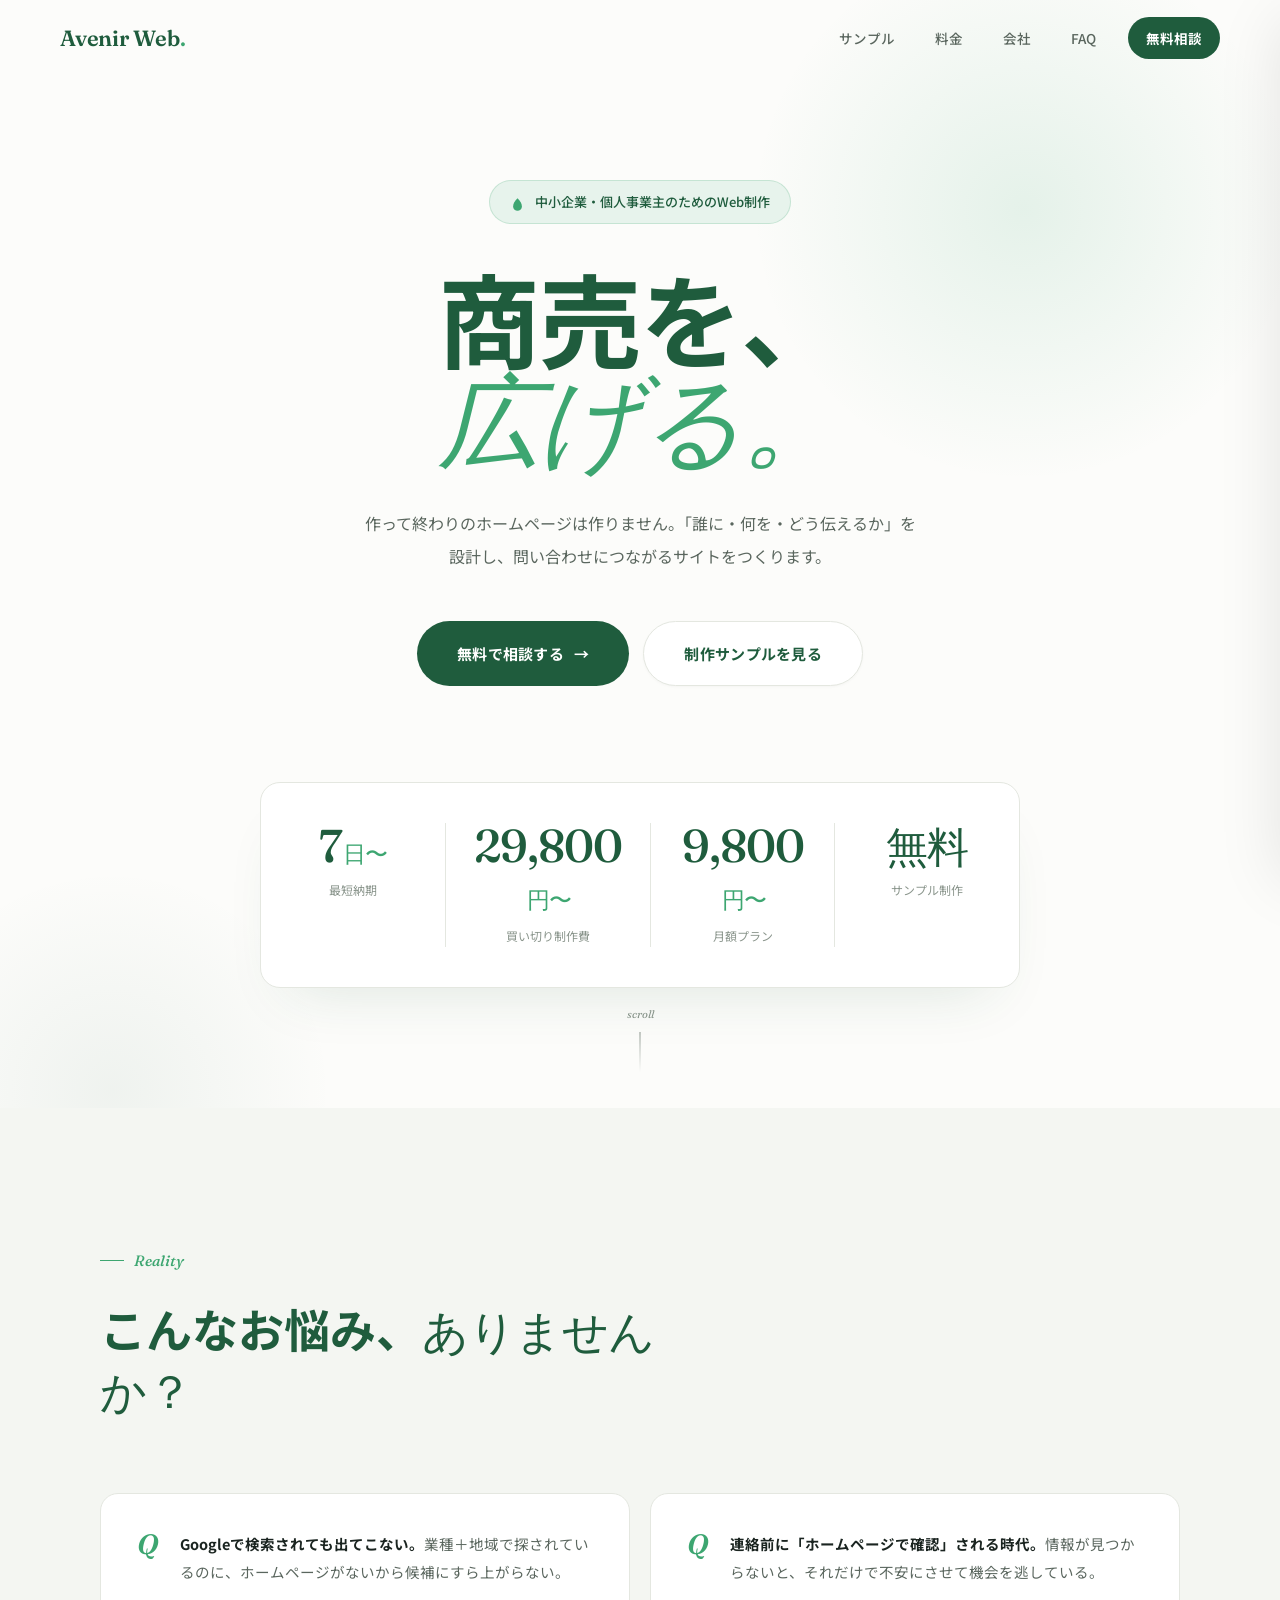
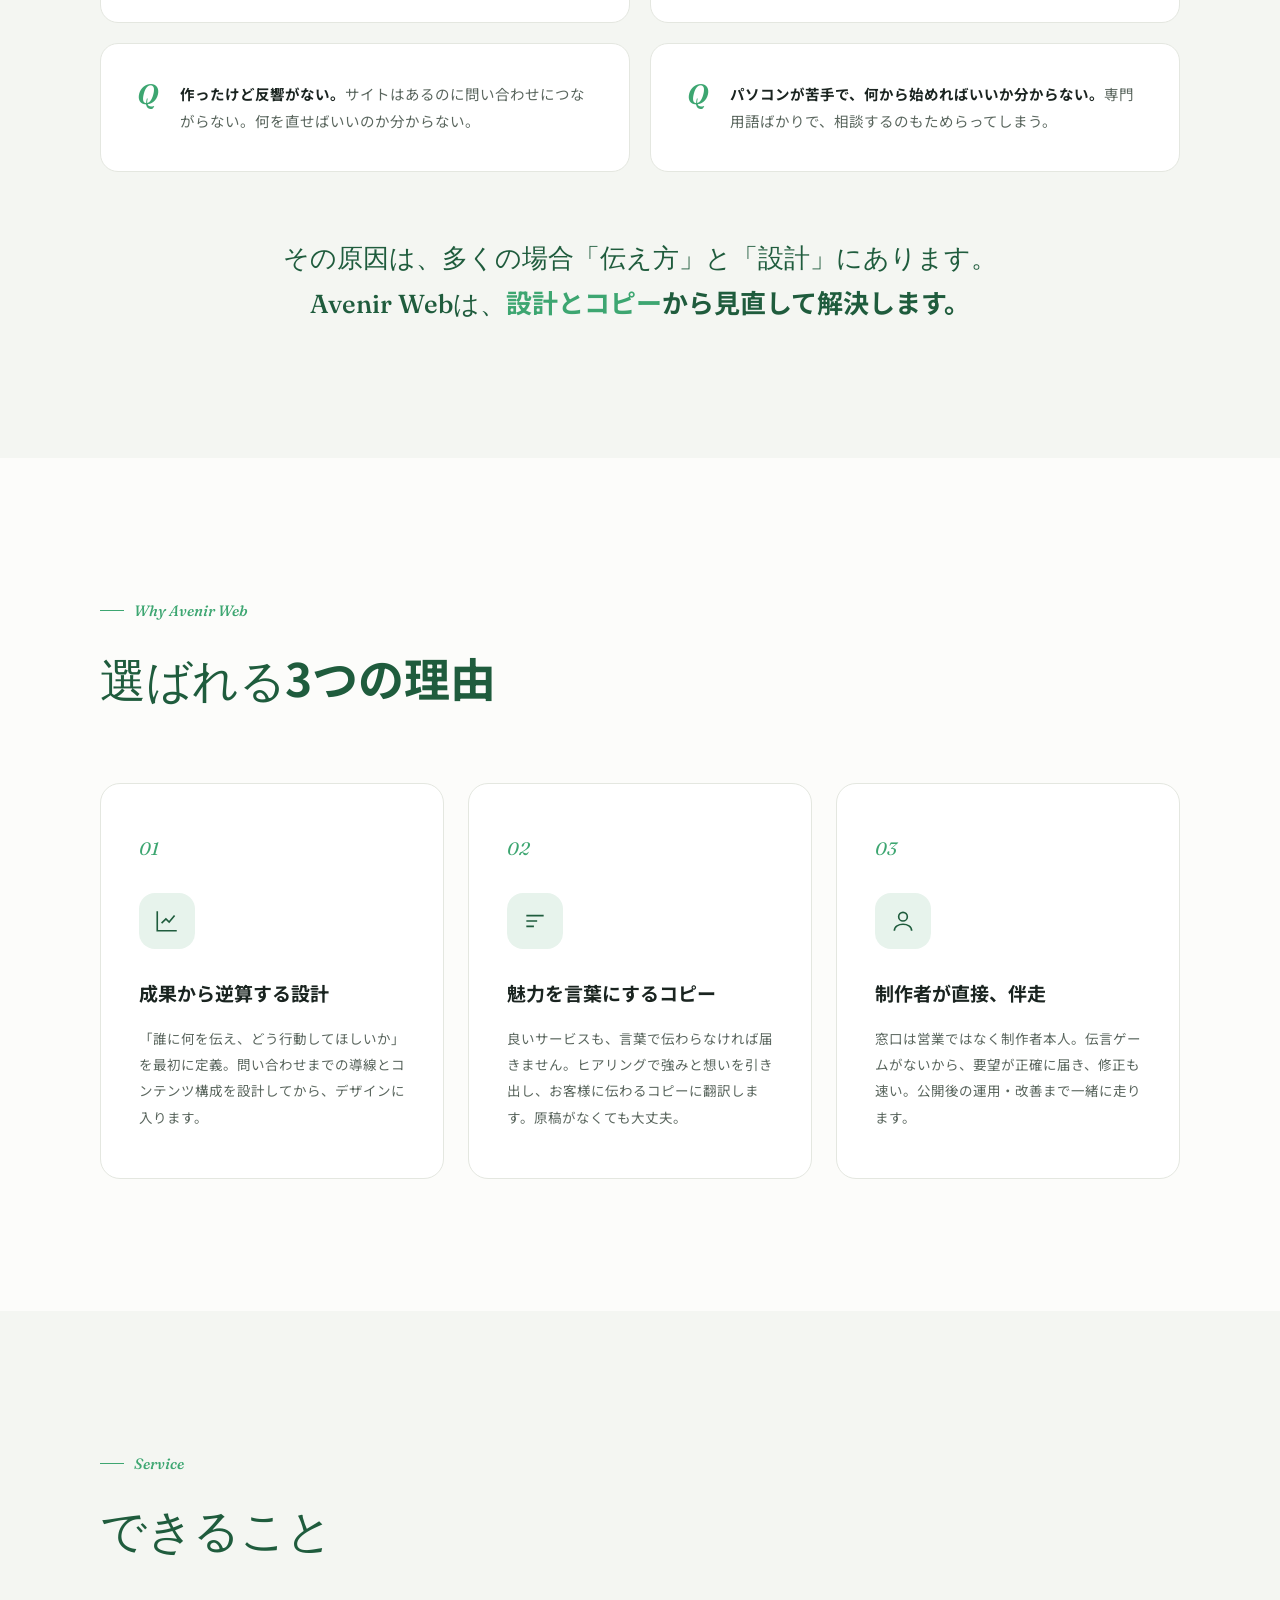
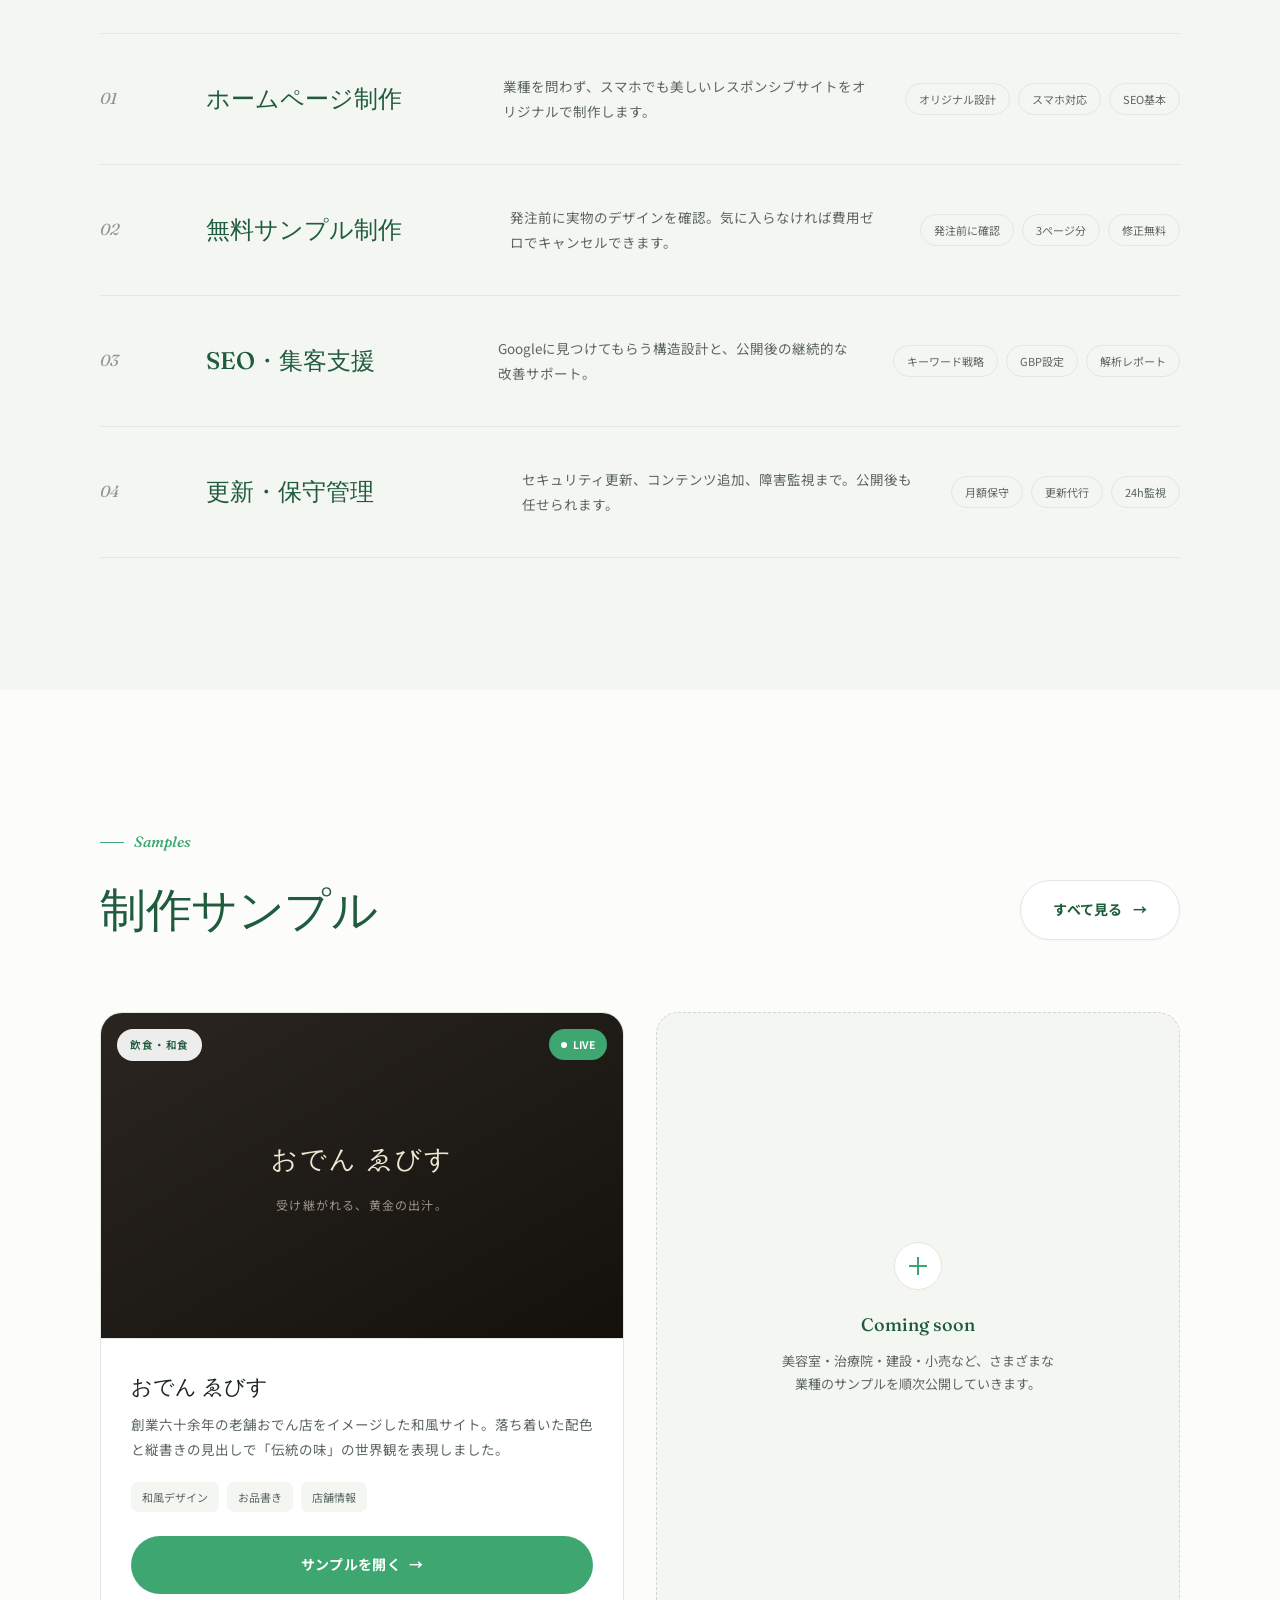
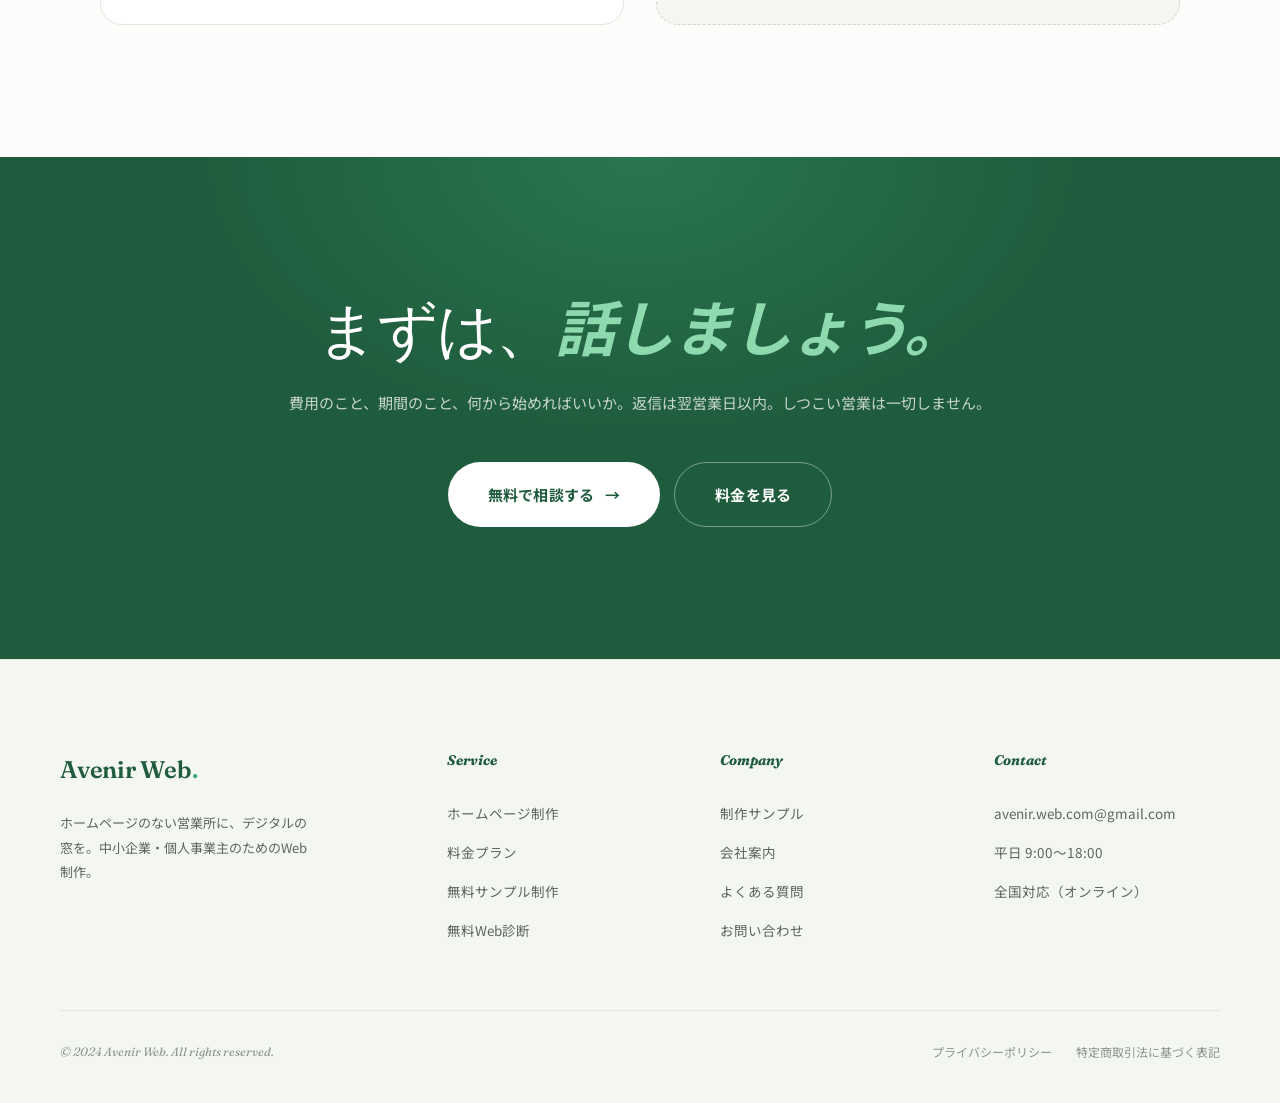
==== commit 66d07bde: "public" ====
--- a/index.html
+++ b/index.html
@@ -1,643 +1,209 @@
 <!DOCTYPE html>
 <html lang="ja">
 <head>
-  <meta charset="UTF-8">
-  <meta name="viewport" content="width=device-width, initial-scale=1.0">
-  <title>ISHIHARA | ホームページ制作 — あなたのビジネスをデジタルへ</title>
-  <link rel="preconnect" href="https://fonts.googleapis.com">
-  <link href="https://fonts.googleapis.com/css2?family=Noto+Sans+JP:wght@300;400;500;700;900&family=Inter:wght@300;400;600;700;900&display=swap" rel="stylesheet">
-  <link rel="stylesheet" href="style.css">
+<meta charset="UTF-8">
+<meta name="viewport" content="width=device-width, initial-scale=1.0">
+<title>Avenir Web — 成果につながるホームページ制作</title>
+<meta name="description" content="中小企業・個人事業主のためのホームページ制作。設計とコピーで、問い合わせにつながるサイトを。無料診断・無料サンプル制作対応。">
+<link rel="preconnect" href="https://fonts.googleapis.com">
+<link rel="preconnect" href="https://fonts.gstatic.com" crossorigin>
+<link href="https://fonts.googleapis.com/css2?family=Fraunces:ital,opsz,wght@0,9..144,400;0,9..144,500;0,9..144,600;1,9..144,400;1,9..144,500&family=Noto+Sans+JP:wght@400;500;700;900&display=swap" rel="stylesheet">
+<link rel="stylesheet" href="style.css">
 </head>
 <body>
 
-  <!-- ========== NAV ========== -->
-  <header id="header">
-    <nav class="nav-inner">
-      <a href="#" class="logo">ISHIHARA<span class="logo-dot">.</span></a>
-      <ul class="nav-links">
-        <li><a href="#services">サービス</a></li>
-        <li><a href="#works">制作実績</a></li>
-        <li><a href="#pricing">料金</a></li>
-        <li><a href="#faq">FAQ</a></li>
-        <li><a href="#contact" class="nav-cta">無料相談</a></li>
-      </ul>
-      <button class="hamburger" id="hamburger" aria-label="メニュー">
-        <span></span><span></span><span></span>
-      </button>
+<header class="hdr">
+  <div class="hdr-in">
+    <a href="index.html" class="brand">Avenir Web<span class="dot">.</span></a>
+    <nav class="nav">
+      <a href="works.html">サンプル</a>
+      <a href="pricing.html">料金</a>
+      <a href="about.html">会社</a>
+      <a href="faq.html">FAQ</a>
+      <a href="contact.html" class="cta">無料相談</a>
     </nav>
-  </header>
-
-  <!-- ========== HERO ========== -->
-  <section id="hero">
-    <div class="hero-bg">
-      <div class="hero-orb orb1"></div>
-      <div class="hero-orb orb2"></div>
-      <div class="hero-orb orb3"></div>
-    </div>
-    <div class="hero-content">
-      <p class="hero-label fade-up">WEB DESIGN & DEVELOPMENT</p>
-      <h1 class="hero-headline fade-up">
-        ホームページで、<br>
-        あなたの商売は<br>
-        <span class="gradient-text">もっと広がれる。</span>
-      </h1>
-      <p class="hero-sub fade-up">
-        「うちには関係ない」と思っていたあの一歩が、<br class="sp-none">
-        実は次のお客様との出会いを生む扉になる。
-      </p>
-      <div class="hero-btns fade-up">
-        <a href="#diagnosis" class="btn btn-primary">無料診断を受ける</a>
-        <a href="#sample" class="btn btn-ghost">サンプルを見る</a>
-      </div>
-      <div class="hero-stats fade-up">
-        <div class="stat">
-          <span class="stat-num">230<small>+</small></span>
-          <span class="stat-label">制作実績</span>
+    <button class="burger" aria-label="メニュー"><span></span><span></span><span></span></button>
+  </div>
+</header>
+<nav class="mnav">
+  <a href="works.html">サンプル<span class="num">01</span></a>
+  <a href="pricing.html">料金<span class="num">02</span></a>
+  <a href="about.html">会社<span class="num">03</span></a>
+  <a href="faq.html">FAQ<span class="num">04</span></a>
+  <a href="contact.html">無料相談<span class="num">05</span></a>
+</nav>
+<div class="mov"></div>
+
+<!-- HERO -->
+<section class="hero">
+  <div class="hero-in">
+    <div class="hero-tag fade"><span class="leaf-ico"><svg viewBox="0 0 24 24"><path d="M12 2C7 7 5 11 5 15a7 7 0 0014 0c0-4-2-8-7-13z"/></svg></span> 中小企業・個人事業主のためのWeb制作</div>
+    <h1 class="hero-h1 fade">
+      <span class="ja">商売を、</span>
+      <span class="leaf">広げる。</span>
+    </h1>
+    <p class="hero-sub fade">作って終わりのホームページは作りません。「誰に・何を・どう伝えるか」を設計し、問い合わせにつながるサイトをつくります。</p>
+    <div class="hero-cta fade">
+      <a href="contact.html" class="btn btn-green btn-lg">無料で相談する <span class="arr">→</span></a>
+      <a href="works.html" class="btn btn-ghost btn-lg">制作サンプルを見る</a>
+    </div>
+    <div class="hero-metrics fade">
+      <div class="metric"><div class="metric-n"><span data-target="7">0</span><span class="u">日〜</span></div><div class="metric-l">最短納期</div></div>
+      <div class="metric"><div class="metric-n"><span data-target="29800">0</span><span class="u">円〜</span></div><div class="metric-l">買い切り制作費</div></div>
+      <div class="metric"><div class="metric-n"><span data-target="9800">0</span><span class="u">円〜</span></div><div class="metric-l">月額プラン</div></div>
+      <div class="metric"><div class="metric-n"><span class="serif" style="font-size:0.92em">無料</span></div><div class="metric-l">サンプル制作</div></div>
+    </div>
+  </div>
+  <div class="scroll-cue"><span>scroll</span><div class="bar"></div></div>
+</section>
+
+<!-- PAIN -->
+<section class="sec sec-tint">
+  <div class="wrap">
+    <div class="sec-head reveal">
+      <span class="eyebrow">Reality</span>
+      <h2 class="h-sec"><span class="ja">こんなお悩み、</span>ありませんか？</h2>
+    </div>
+    <div class="pain-grid">
+      <div class="pain-card reveal"><span class="pain-q">Q</span><p><strong>Googleで検索されても出てこない。</strong>業種＋地域で探されているのに、ホームページがないから候補にすら上がらない。</p></div>
+      <div class="pain-card reveal"><span class="pain-q">Q</span><p><strong>連絡前に「ホームページで確認」される時代。</strong>情報が見つからないと、それだけで不安にさせて機会を逃している。</p></div>
+      <div class="pain-card reveal"><span class="pain-q">Q</span><p><strong>作ったけど反響がない。</strong>サイトはあるのに問い合わせにつながらない。何を直せばいいのか分からない。</p></div>
+      <div class="pain-card reveal"><span class="pain-q">Q</span><p><strong>パソコンが苦手で、何から始めればいいか分からない。</strong>専門用語ばかりで、相談するのもためらってしまう。</p></div>
+    </div>
+    <p class="pain-bridge reveal">その原因は、多くの場合「伝え方」と「設計」にあります。<br>Avenir Webは、<span class="leaf ja">設計とコピー</span><span class="ja">から見直して解決します。</span></p>
+  </div>
+</section>
+
+<!-- STRENGTH -->
+<section class="sec">
+  <div class="wrap">
+    <div class="sec-head reveal">
+      <span class="eyebrow">Why Avenir Web</span>
+      <h2 class="h-sec">選ばれる<span class="ja">3つの理由</span></h2>
+    </div>
+    <div class="str-grid">
+      <div class="str-card reveal">
+        <div class="str-n">01</div>
+        <div class="str-ico"><svg viewBox="0 0 24 24"><path d="M3 3v18h18"/><path d="M7 14l4-4 3 3 5-6"/></svg></div>
+        <h3>成果から逆算する設計</h3>
+        <p>「誰に何を伝え、どう行動してほしいか」を最初に定義。問い合わせまでの導線とコンテンツ構成を設計してから、デザインに入ります。</p>
+      </div>
+      <div class="str-card reveal">
+        <div class="str-n">02</div>
+        <div class="str-ico"><svg viewBox="0 0 24 24"><path d="M4 7h16M4 12h10M4 17h7"/></svg></div>
+        <h3>魅力を言葉にするコピー</h3>
+        <p>良いサービスも、言葉で伝わらなければ届きません。ヒアリングで強みと想いを引き出し、お客様に伝わるコピーに翻訳します。原稿がなくても大丈夫。</p>
+      </div>
+      <div class="str-card reveal">
+        <div class="str-n">03</div>
+        <div class="str-ico"><svg viewBox="0 0 24 24"><circle cx="12" cy="8" r="4"/><path d="M4 21c0-4 4-6 8-6s8 2 8 6"/></svg></div>
+        <h3>制作者が直接、伴走</h3>
+        <p>窓口は営業ではなく制作者本人。伝言ゲームがないから、要望が正確に届き、修正も速い。公開後の運用・改善まで一緒に走ります。</p>
+      </div>
+    </div>
+  </div>
+</section>
+
+<!-- SERVICES -->
+<section class="sec sec-tint">
+  <div class="wrap">
+    <div class="sec-head reveal">
+      <span class="eyebrow">Service</span>
+      <h2 class="h-sec">できること</h2>
+    </div>
+    <div class="svc-list">
+      <div class="svc-row reveal">
+        <div class="svc-idx">01</div>
+        <div class="svc-name">ホームページ制作</div>
+        <div class="svc-desc">業種を問わず、スマホでも美しいレスポンシブサイトをオリジナルで制作します。</div>
+        <div class="svc-tags"><span>オリジナル設計</span><span>スマホ対応</span><span>SEO基本</span></div>
+      </div>
+      <div class="svc-row reveal">
+        <div class="svc-idx">02</div>
+        <div class="svc-name">無料サンプル制作</div>
+        <div class="svc-desc">発注前に実物のデザインを確認。気に入らなければ費用ゼロでキャンセルできます。</div>
+        <div class="svc-tags"><span>発注前に確認</span><span>3ページ分</span><span>修正無料</span></div>
+      </div>
+      <div class="svc-row reveal">
+        <div class="svc-idx">03</div>
+        <div class="svc-name">SEO・集客支援</div>
+        <div class="svc-desc">Googleに見つけてもらう構造設計と、公開後の継続的な改善サポート。</div>
+        <div class="svc-tags"><span>キーワード戦略</span><span>GBP設定</span><span>解析レポート</span></div>
+      </div>
+      <div class="svc-row reveal">
+        <div class="svc-idx">04</div>
+        <div class="svc-name">更新・保守管理</div>
+        <div class="svc-desc">セキュリティ更新、コンテンツ追加、障害監視まで。公開後も任せられます。</div>
+        <div class="svc-tags"><span>月額保守</span><span>更新代行</span><span>24h監視</span></div>
+      </div>
+    </div>
+  </div>
+</section>
+
+<!-- WORKS preview -->
+<section class="sec">
+  <div class="wrap">
+    <div class="sec-head reveal" style="display:flex;justify-content:space-between;align-items:flex-end;max-width:none;">
+      <div>
+        <span class="eyebrow">Samples</span>
+        <h2 class="h-sec">制作サンプル</h2>
+      </div>
+      <a href="works.html" class="btn btn-ghost">すべて見る <span class="arr">→</span></a>
+    </div>
+    <div class="sample-grid">
+      <div class="sample reveal">
+        <a class="sample-frame" href="https://avenirwebcom.github.io/oden-sample/" target="_blank" rel="noopener">
+          <span class="sample-genre">飲食・和食</span>
+          <span class="sample-live"><span class="blink"></span>LIVE</span>
+          <div class="frame-fallback"><span class="ff-title">おでん ゑびす</span><span class="ff-sub">受け継がれる、黄金の出汁。</span></div>
+          <iframe src="https://avenirwebcom.github.io/oden-sample/" title="おでん ゑびす サンプルサイト" loading="lazy" scrolling="no"></iframe>
+          <span class="frame-cover"></span>
+        </a>
+        <div class="sample-body">
+          <h3>おでん ゑびす</h3>
+          <p class="sample-desc">創業六十余年の老舗おでん店をイメージした和風サイト。落ち着いた配色と縦書きの見出しで「伝統の味」の世界観を表現しました。</p>
+          <div class="sample-tags"><span>和風デザイン</span><span>お品書き</span><span>店舗情報</span></div>
+          <a href="https://avenirwebcom.github.io/oden-sample/" target="_blank" rel="noopener" class="btn btn-leaf sample-link">サンプルを開く <span class="arr">→</span></a>
         </div>
-        <div class="stat-divider"></div>
-        <div class="stat">
-          <span class="stat-num">98<small>%</small></span>
-          <span class="stat-label">顧客満足度</span>
-        </div>
-        <div class="stat-divider"></div>
-        <div class="stat">
-          <span class="stat-num">14<small>日</small></span>
-          <span class="stat-label">最短納期</span>
-        </div>
-      </div>
-    </div>
-    <div class="hero-scroll">
-      <span>SCROLL</span>
-      <div class="scroll-line"></div>
-    </div>
-  </section>
-
-  <!-- ========== PROBLEM ========== -->
-  <section id="problem" class="section-light">
-    <div class="container">
-      <div class="problem-grid">
-        <div class="problem-text reveal">
-          <p class="section-eyebrow">REALITY</p>
-          <h2 class="section-title">日本の中小企業の<br><span class="accent">約6割</span>に、<br>まだホームページがない。</h2>
-          <p class="section-body">
-            地図アプリ・SNS・Google検索——現代人が新しいお店や業者を探すとき、最初に手にするのはスマートフォンです。ホームページがない企業は、その瞬間に「存在しない企業」として扱われてしまいます。
-          </p>
-          <p class="section-body">
-            口コミや紹介だけで成り立っている今の商売でも、ホームページがあれば<strong>信頼感・問い合わせ数・売上</strong>が変わります。ISHIHARAは、その一歩を一緒に踏み出すパートナーです。
-          </p>
-        </div>
-        <div class="problem-cards reveal">
-          <div class="problem-card">
-            <div class="pcard-icon">🔍</div>
-            <h3>検索されない</h3>
-            <p>Googleで業種＋地域名を検索されても、ホームページがなければ候補にすら上がらない。</p>
-          </div>
-          <div class="problem-card">
-            <div class="pcard-icon">📱</div>
-            <h3>信頼されない</h3>
-            <p>初めて連絡する前に「ホームページで確認」するのが今の常識。情報がないと不安にさせてしまう。</p>
-          </div>
-          <div class="problem-card">
-            <div class="pcard-icon">🌙</div>
-            <h3>営業が24時間止まる</h3>
-            <p>ホームページは眠らない営業マン。深夜でも休日でも、あなたの代わりに仕事の説明をしてくれる。</p>
-          </div>
-        </div>
-      </div>
-    </div>
-  </section>
-
-  <!-- ========== SERVICES ========== -->
-  <section id="services" class="section-dark">
-    <div class="container">
-      <div class="section-header reveal">
-        <p class="section-eyebrow light">SERVICE</p>
-        <h2 class="section-title light">ISHIHARAができること</h2>
-        <p class="section-desc light">ゼロから丁寧に。あなたのビジネスに最適なWebサイトを、一緒に作ります。</p>
-      </div>
-      <div class="services-grid">
-        <div class="service-card reveal">
-          <div class="service-num">01</div>
-          <div class="service-icon">✦</div>
-          <h3>ホームページ制作</h3>
-          <p>会社・店舗・事務所など業種を問わず対応。スマートフォンでも美しく見えるレスポンシブデザインで制作します。</p>
-          <ul class="service-features">
-            <li>オリジナルデザイン</li>
-            <li>スマホ完全対応</li>
-            <li>SEO基本設定込み</li>
-          </ul>
-        </div>
-        <div class="service-card reveal">
-          <div class="service-num">02</div>
-          <div class="service-icon">◈</div>
-          <h3>無料サンプルHP作成</h3>
-          <p>発注前に実際のデザインを確認できます。お客様の業種・雰囲気に合わせてプレビューを無料で制作します。</p>
-          <ul class="service-features">
-            <li>発注前に確認可能</li>
-            <li>3〜5ページ分のプレビュー</li>
-            <li>修正依頼も無料</li>
-          </ul>
-        </div>
-        <div class="service-card reveal">
-          <div class="service-num">03</div>
-          <div class="service-icon">⊕</div>
-          <h3>SEO対策・集客支援</h3>
-          <p>作って終わりではなく、Googleに見つけてもらえるサイト作りを意識した構造設計と継続サポートを提供します。</p>
-          <ul class="service-features">
-            <li>キーワード戦略立案</li>
-            <li>Googleビジネス設定</li>
-            <li>アクセス解析レポート</li>
-          </ul>
-        </div>
-        <div class="service-card reveal">
-          <div class="service-num">04</div>
-          <div class="service-icon">◎</div>
-          <h3>更新・保守管理</h3>
-          <p>公開後もお任せください。定期的なセキュリティ更新、コンテンツ追加、問い合わせ対応など継続的にサポートします。</p>
-          <ul class="service-features">
-            <li>月額保守プラン</li>
-            <li>コンテンツ更新代行</li>
-            <li>24時間障害監視</li>
-          </ul>
-        </div>
-      </div>
-    </div>
-  </section>
-
-  <!-- ========== FREE DIAGNOSIS ========== -->
-  <section id="diagnosis" class="section-accent">
-    <div class="container">
-      <div class="diagnosis-wrap reveal">
-        <div class="diagnosis-text">
-          <p class="section-eyebrow">FREE</p>
-          <h2 class="section-title">無料Web診断</h2>
-          <p class="section-body">
-            現在のビジネス状況をヒアリングし、ホームページがあることで<strong>どれくらいの効果が見込めるか</strong>を無料でお伝えします。「必要かどうか分からない」という方こそ、ぜひお申し込みください。
-          </p>
-          <ul class="diagnosis-benefits">
-            <li><span class="check">✓</span> 競合他社のWeb状況を調査</li>
-            <li><span class="check">✓</span> 月間検索数・集客ポテンシャルを試算</li>
-            <li><span class="check">✓</span> 最適なHP戦略をご提案</li>
-            <li><span class="check">✓</span> 費用対効果シミュレーション</li>
-          </ul>
-        </div>
-        <div class="diagnosis-form-wrap">
-          <form class="diagnosis-form" id="diagnosisForm">
-            <h3>まずは業種を教えてください</h3>
-            <div class="form-group">
-              <select name="industry" required>
-                <option value="">業種を選択</option>
-                <option>飲食・カフェ</option>
-                <option>美容・サロン</option>
-                <option>建設・工務店</option>
-                <option>医療・治療院</option>
-                <option>士業・コンサルタント</option>
-                <option>小売・物販</option>
-                <option>農業・食品</option>
-                <option>その他</option>
-              </select>
-            </div>
-            <div class="form-group">
-              <input type="text" name="name" placeholder="お名前（会社名）" required>
-            </div>
-            <div class="form-group">
-              <input type="email" name="email" placeholder="メールアドレス" required>
-            </div>
-            <button type="submit" class="btn btn-dark full-width">無料診断を申し込む →</button>
-            <p class="form-note">* 返信は翌営業日以内。しつこい営業は一切しません。</p>
-          </form>
-        </div>
-      </div>
-    </div>
-  </section>
-
-  <!-- ========== FREE SAMPLE ========== -->
-  <section id="sample" class="section-light">
-    <div class="container">
-      <div class="section-header reveal">
-        <p class="section-eyebrow">FREE SAMPLE</p>
-        <h2 class="section-title">作ってから決めてください。</h2>
-        <p class="section-desc">実際に制作したサンプルサイトを見てから、発注するかどうか決めていただけます。<br>気に入らなければ、費用は一切かかりません。</p>
-      </div>
-      <div class="sample-flow reveal">
-        <div class="flow-step">
-          <div class="flow-num">STEP 1</div>
-          <div class="flow-icon">📋</div>
-          <h4>ヒアリング</h4>
-          <p>業種・雰囲気・参考サイトなどをお伝えいただきます（30分〜）</p>
-        </div>
-        <div class="flow-arrow">→</div>
-        <div class="flow-step">
-          <div class="flow-num">STEP 2</div>
-          <div class="flow-icon">🎨</div>
-          <h4>サンプル制作</h4>
-          <p>3〜5日でTOPページを含む3ページ分のプレビューを制作します</p>
-        </div>
-        <div class="flow-arrow">→</div>
-        <div class="flow-step">
-          <div class="flow-num">STEP 3</div>
-          <div class="flow-icon">👀</div>
-          <h4>プレビュー確認</h4>
-          <p>実際のURLでデザイン・レイアウトをスマホでも確認いただけます</p>
-        </div>
-        <div class="flow-arrow">→</div>
-        <div class="flow-step">
-          <div class="flow-num">STEP 4</div>
-          <div class="flow-icon">🤝</div>
-          <h4>ご契約</h4>
-          <p>気に入ったら本制作へ。気に入らなければ費用ゼロでキャンセル可能です</p>
-        </div>
-      </div>
-      <div class="sample-cta reveal">
-        <a href="#contact" class="btn btn-primary">サンプル制作を依頼する</a>
-      </div>
-    </div>
-  </section>
-
-  <!-- ========== WORKS ========== -->
-  <section id="works" class="section-dark">
-    <div class="container">
-      <div class="section-header reveal">
-        <p class="section-eyebrow light">WORKS</p>
-        <h2 class="section-title light">制作実績</h2>
-        <p class="section-desc light">様々な業種・規模のホームページを制作してきました。</p>
-      </div>
-      <div class="works-grid">
-        <div class="work-card reveal">
-          <div class="work-thumb" style="background: linear-gradient(135deg, #1a1a2e 0%, #16213e 50%, #0f3460 100%);">
-            <div class="work-thumb-label">建設・工務店</div>
-          </div>
-          <div class="work-info">
-            <h4>山田建設株式会社</h4>
-            <p>静岡県・建設業</p>
-            <div class="work-tags">
-              <span>コーポレートサイト</span>
-              <span>施工実績ギャラリー</span>
-            </div>
-            <div class="work-result">
-              <span class="result-label">成果</span>
-              <span class="result-text">問い合わせ月3件 → 月18件へ増加</span>
-            </div>
-          </div>
-        </div>
-        <div class="work-card reveal">
-          <div class="work-thumb" style="background: linear-gradient(135deg, #2d1b69 0%, #11998e 100%);">
-            <div class="work-thumb-label">医療・治療院</div>
-          </div>
-          <div class="work-info">
-            <h4>花咲き鍼灸整骨院</h4>
-            <p>神奈川県・治療院</p>
-            <div class="work-tags">
-              <span>予約フォーム</span>
-              <span>院内紹介</span>
-            </div>
-            <div class="work-result">
-              <span class="result-label">成果</span>
-              <span class="result-text">新患率が制作前比 2.4倍に</span>
-            </div>
-          </div>
-        </div>
-        <div class="work-card reveal">
-          <div class="work-thumb" style="background: linear-gradient(135deg, #c94b4b 0%, #4b134f 100%);">
-            <div class="work-thumb-label">飲食・ラーメン</div>
-          </div>
-          <div class="work-info">
-            <h4>麺処 悠々亭</h4>
-            <p>東京都・飲食業</p>
-            <div class="work-tags">
-              <span>メニューページ</span>
-              <span>Googleマップ連携</span>
-            </div>
-            <div class="work-result">
-              <span class="result-label">成果</span>
-              <span class="result-text">遠方からの来客が月30%増加</span>
-            </div>
-          </div>
-        </div>
-        <div class="work-card reveal">
-          <div class="work-thumb" style="background: linear-gradient(135deg, #f093fb 0%, #f5576c 100%);">
-            <div class="work-thumb-label">ペット・サロン</div>
-          </div>
-          <div class="work-info">
-            <h4>ペットサロン Miu</h4>
-            <p>埼玉県・ペット関連</p>
-            <div class="work-tags">
-              <span>ビフォーアフター</span>
-              <span>料金ページ</span>
-            </div>
-            <div class="work-result">
-              <span class="result-label">成果</span>
-              <span class="result-text">Instagram連携で予約が常時満員に</span>
-            </div>
-          </div>
-        </div>
-        <div class="work-card reveal">
-          <div class="work-thumb" style="background: linear-gradient(135deg, #4facfe 0%, #00f2fe 100%);">
-            <div class="work-thumb-label">士業・会計</div>
-          </div>
-          <div class="work-info">
-            <h4>佐藤税務会計事務所</h4>
-            <p>千葉県・税理士事務所</p>
-            <div class="work-tags">
-              <span>サービス紹介</span>
-              <span>実績・事例</span>
-            </div>
-            <div class="work-result">
-              <span class="result-label">成果</span>
-              <span class="result-text">顧問契約の新規獲得が年4件 → 14件</span>
-            </div>
-          </div>
-        </div>
-        <div class="work-card reveal">
-          <div class="work-thumb" style="background: linear-gradient(135deg, #43e97b 0%, #38f9d7 100%);">
-            <div class="work-thumb-label">農業・直売</div>
-          </div>
-          <div class="work-info">
-            <h4>木村農園</h4>
-            <p>長野県・農業・直売</p>
-            <div class="work-tags">
-              <span>オンラインショップ</span>
-              <span>農園紹介</span>
-            </div>
-            <div class="work-result">
-              <span class="result-label">成果</span>
-              <span class="result-text">直販売上が前年比160%に</span>
-            </div>
-          </div>
-        </div>
-      </div>
-    </div>
-  </section>
-
-  <!-- ========== PRICING ========== -->
-  <section id="pricing" class="section-light">
-    <div class="container">
-      <div class="section-header reveal">
-        <p class="section-eyebrow">PRICING</p>
-        <h2 class="section-title">料金プラン</h2>
-        <p class="section-desc">すべてのプランに無料サンプル制作・SEO基本設定が含まれます。<br>別途ドメイン・サーバー費用（年間約1.5万円〜）がかかります。</p>
-      </div>
-      <div class="pricing-grid">
-        <div class="pricing-card reveal">
-          <div class="pricing-header">
-            <p class="plan-name">ライト</p>
-            <div class="plan-price">
-              <span class="price-yen">¥</span>
-              <span class="price-num">88,000</span>
-              <span class="price-tax">税込</span>
-            </div>
-            <p class="plan-desc">はじめてのHP作成に</p>
-          </div>
-          <ul class="plan-features">
-            <li><span class="feat-check">✓</span> 最大5ページ</li>
-            <li><span class="feat-check">✓</span> レスポンシブデザイン</li>
-            <li><span class="feat-check">✓</span> お問い合わせフォーム</li>
-            <li><span class="feat-check">✓</span> SEO基本設定</li>
-            <li><span class="feat-check">✓</span> Google Analytics設定</li>
-            <li class="feat-disabled">✗ ブログ・更新機能</li>
-            <li class="feat-disabled">✗ EC・予約機能</li>
-          </ul>
-          <a href="#contact" class="btn btn-outline full-width">お問い合わせ</a>
-        </div>
-        <div class="pricing-card featured reveal">
-          <div class="popular-badge">人気No.1</div>
-          <div class="pricing-header">
-            <p class="plan-name">スタンダード</p>
-            <div class="plan-price">
-              <span class="price-yen">¥</span>
-              <span class="price-num">198,000</span>
-              <span class="price-tax">税込</span>
-            </div>
-            <p class="plan-desc">本格的に集客したい方に</p>
-          </div>
-          <ul class="plan-features">
-            <li><span class="feat-check">✓</span> 最大10ページ</li>
-            <li><span class="feat-check">✓</span> オリジナルデザイン</li>
-            <li><span class="feat-check">✓</span> お問い合わせフォーム</li>
-            <li><span class="feat-check">✓</span> SEO高度設定</li>
-            <li><span class="feat-check">✓</span> Google Analytics設定</li>
-            <li><span class="feat-check">✓</span> ブログ・更新機能</li>
-            <li class="feat-disabled">✗ EC・予約機能</li>
-          </ul>
-          <a href="#contact" class="btn btn-primary full-width">お問い合わせ</a>
-        </div>
-        <div class="pricing-card reveal">
-          <div class="pricing-header">
-            <p class="plan-name">プレミアム</p>
-            <div class="plan-price">
-              <span class="price-yen">¥</span>
-              <span class="price-num">328,000</span>
-              <span class="price-tax">税込〜</span>
-            </div>
-            <p class="plan-desc">機能・デザインにこだわりたい方に</p>
-          </div>
-          <ul class="plan-features">
-            <li><span class="feat-check">✓</span> ページ数無制限</li>
-            <li><span class="feat-check">✓</span> フルオーダーデザイン</li>
-            <li><span class="feat-check">✓</span> お問い合わせフォーム</li>
-            <li><span class="feat-check">✓</span> SEO高度設定＋コンサル</li>
-            <li><span class="feat-check">✓</span> Google Analytics設定</li>
-            <li><span class="feat-check">✓</span> ブログ・更新機能</li>
-            <li><span class="feat-check">✓</span> EC・予約システム対応</li>
-          </ul>
-          <a href="#contact" class="btn btn-outline full-width">お問い合わせ</a>
-        </div>
-      </div>
-      <div class="pricing-maintenance reveal">
-        <div class="maintenance-inner">
-          <div>
-            <h4>月額保守プラン</h4>
-            <p>公開後も安心の継続サポート。セキュリティ更新・コンテンツ修正・アクセスレポートをお届けします。</p>
-          </div>
-          <div class="maintenance-price">
-            <span>¥3,300<small>/月〜（税込）</small></span>
-          </div>
-        </div>
-      </div>
-    </div>
-  </section>
-
-  <!-- ========== FAQ ========== -->
-  <section id="faq" class="section-dark">
-    <div class="container">
-      <div class="section-header reveal">
-        <p class="section-eyebrow light">FAQ</p>
-        <h2 class="section-title light">よくある質問</h2>
-      </div>
-      <div class="faq-list">
-        <div class="faq-item reveal">
-          <button class="faq-q">パソコンが苦手でも大丈夫ですか？<span class="faq-icon">+</span></button>
-          <div class="faq-a">
-            <p>もちろんです。ヒアリングはお電話・対面・Zoomなど、お客様が使いやすい方法で行います。制作に必要な情報は私たちがわかりやすく引き出しますので、専門知識は一切不要です。</p>
-          </div>
-        </div>
-        <div class="faq-item reveal">
-          <button class="faq-q">制作期間はどのくらいかかりますか？<span class="faq-icon">+</span></button>
-          <div class="faq-a">
-            <p>ライトプランで最短14日、スタンダードプランで3〜4週間が目安です。ヒアリング・素材収集がスムーズに進んだ場合はさらに短縮できます。お急ぎの場合はご相談ください。</p>
-          </div>
-        </div>
-        <div class="faq-item reveal">
-          <button class="faq-q">写真や文章がなくても作れますか？<span class="faq-icon">+</span></button>
-          <div class="faq-a">
-            <p>はい、ご準備がなくても大丈夫です。写真は著作権フリーの素材を使用し、文章（コピーライティング）もヒアリングをもとに私たちが代わりに作成します。追加費用は発生しません。</p>
-          </div>
-        </div>
-        <div class="faq-item reveal">
-          <button class="faq-q">公開後に自分で更新できますか？<span class="faq-icon">+</span></button>
-          <div class="faq-a">
-            <p>管理画面付き（CMS対応）プランをご選択いただければ、お客様ご自身でブログ記事やお知らせを更新いただけます。操作マニュアルと初期レクチャーも含まれています。</p>
-          </div>
-        </div>
-        <div class="faq-item reveal">
-          <button class="faq-q">分割払いはできますか？<span class="faq-icon">+</span></button>
-          <div class="faq-a">
-            <p>はい、2〜6回の分割払いに対応しています（手数料なし）。着手金50%・公開時50%の2回払いが最もご利用いただいているパターンです。ご相談ください。</p>
-          </div>
-        </div>
-        <div class="faq-item reveal">
-          <button class="faq-q">他社で作ったサイトのリニューアルも対応できますか？<span class="faq-icon">+</span></button>
-          <div class="faq-a">
-            <p>対応可能です。現行サイトの状況を確認し、デザインリニューアルのみ・コンテンツ追加のみなど、必要な範囲でご提案いたします。まずは無料診断をご利用ください。</p>
-          </div>
-        </div>
-      </div>
-    </div>
-  </section>
-
-  <!-- ========== CONTACT ========== -->
-  <section id="contact" class="section-light">
-    <div class="container">
-      <div class="section-header reveal">
-        <p class="section-eyebrow">CONTACT</p>
-        <h2 class="section-title">まずは、話しましょう。</h2>
-        <p class="section-desc">費用のこと、期間のこと、なんでもお気軽に。<br>返信は翌営業日以内にお送りします。</p>
-      </div>
-      <div class="contact-wrap">
-        <form class="contact-form reveal" id="contactForm">
-          <div class="form-row">
-            <div class="form-group">
-              <label>お名前 <span class="required">必須</span></label>
-              <input type="text" name="name" placeholder="山田 太郎" required>
-            </div>
-            <div class="form-group">
-              <label>会社名・屋号</label>
-              <input type="text" name="company" placeholder="株式会社〇〇">
-            </div>
-          </div>
-          <div class="form-row">
-            <div class="form-group">
-              <label>メールアドレス <span class="required">必須</span></label>
-              <input type="email" name="email" placeholder="info@example.com" required>
-            </div>
-            <div class="form-group">
-              <label>電話番号</label>
-              <input type="tel" name="tel" placeholder="090-0000-0000">
-            </div>
-          </div>
-          <div class="form-group">
-            <label>お問い合わせ種別 <span class="required">必須</span></label>
-            <select name="type" required>
-              <option value="">選択してください</option>
-              <option>新規ホームページ制作</option>
-              <option>リニューアル</option>
-              <option>無料診断の申し込み</option>
-              <option>無料サンプル制作の依頼</option>
-              <option>料金について</option>
-              <option>その他</option>
-            </select>
-          </div>
-          <div class="form-group">
-            <label>メッセージ <span class="required">必須</span></label>
-            <textarea name="message" rows="5" placeholder="ご質問・ご要望などお気軽にどうぞ。" required></textarea>
-          </div>
-          <button type="submit" class="btn btn-primary full-width">送信する →</button>
-          <p class="form-note">送信後、自動返信メールが届きます。届かない場合は迷惑メールフォルダをご確認ください。</p>
-        </form>
-        <div class="contact-info reveal">
-          <div class="contact-detail">
-            <div class="contact-icon">✉</div>
-            <div>
-              <p class="ci-label">メール</p>
-              <p class="ci-value">info@ishihara-web.jp</p>
-            </div>
-          </div>
-          <div class="contact-detail">
-            <div class="contact-icon">🕐</div>
-            <div>
-              <p class="ci-label">営業時間</p>
-              <p class="ci-value">平日 9:00 〜 18:00</p>
-              <p class="ci-note">土日祝はメールのみ受付</p>
-            </div>
-          </div>
-          <div class="contact-detail">
-            <div class="contact-icon">📍</div>
-            <div>
-              <p class="ci-label">所在地</p>
-              <p class="ci-value">全国対応（オンライン）</p>
-            </div>
-          </div>
-          <div class="contact-promise">
-            <h4>ISHIHARAの約束</h4>
-            <ul>
-              <li>しつこい営業電話は一切しません</li>
-              <li>見積もりはすべて無料・明瞭会計</li>
-              <li>断られても嫌な顔はしません</li>
-            </ul>
-          </div>
-        </div>
-      </div>
-    </div>
-  </section>
-
-  <!-- ========== FOOTER ========== -->
-  <footer id="footer">
-    <div class="footer-inner">
-      <div class="footer-top">
-        <div class="footer-brand">
-          <a href="#" class="logo">ISHIHARA<span class="logo-dot">.</span></a>
-          <p>ホームページのない営業所に、デジタルの窓を。</p>
-        </div>
-        <div class="footer-links">
-          <div class="footer-col">
-            <h5>サービス</h5>
-            <ul>
-              <li><a href="#services">ホームページ制作</a></li>
-              <li><a href="#sample">無料サンプル制作</a></li>
-              <li><a href="#diagnosis">無料Web診断</a></li>
-              <li><a href="#pricing">料金プラン</a></li>
-            </ul>
-          </div>
-          <div class="footer-col">
-            <h5>会社情報</h5>
-            <ul>
-              <li><a href="#works">制作実績</a></li>
-              <li><a href="#faq">よくある質問</a></li>
-              <li><a href="#contact">お問い合わせ</a></li>
-            </ul>
-          </div>
-        </div>
-      </div>
-      <div class="footer-bottom">
-        <p>&copy; 2024 ISHIHARA. All rights reserved.</p>
-        <div class="footer-legal">
-          <a href="#">プライバシーポリシー</a>
-          <a href="#">特定商取引法に基づく表記</a>
-        </div>
-      </div>
-    </div>
-  </footer>
-
-  <!-- モーダル -->
-  <div id="modal" class="modal">
-    <div class="modal-box">
-      <div class="modal-icon">✓</div>
-      <h3>送信完了しました！</h3>
-      <p>お問い合わせありがとうございます。<br>翌営業日以内にご返信いたします。</p>
-      <button class="btn btn-primary" onclick="document.getElementById('modal').classList.remove('active')">閉じる</button>
-    </div>
-  </div>
-
-  <script src="script.js"></script>
+      </div>
+      <div class="sample-soon reveal">
+        <span class="plus"></span>
+        <h4>Coming soon</h4>
+        <p>美容室・治療院・建設・小売など、さまざまな業種のサンプルを順次公開していきます。</p>
+      </div>
+    </div>
+  </div>
+</section>
+
+<!-- CTA -->
+<section class="cta-band">
+  <div class="wrap">
+    <div class="cta-in reveal">
+      <h2>まずは、<span class="leaf ja">話しましょう。</span></h2>
+      <p>費用のこと、期間のこと、何から始めればいいか。返信は翌営業日以内。しつこい営業は一切しません。</p>
+      <div class="hero-cta">
+        <a href="contact.html" class="btn btn-onwhite btn-lg">無料で相談する <span class="arr">→</span></a>
+        <a href="pricing.html" class="btn btn-onborder btn-lg">料金を見る</a>
+      </div>
+    </div>
+  </div>
+</section>
+
+<footer class="ftr">
+  <div class="ftr-in">
+    <div class="ftr-top">
+      <div class="ftr-brand">
+        <a href="index.html" class="brand">Avenir Web<span class="dot">.</span></a>
+        <p>ホームページのない営業所に、デジタルの窓を。中小企業・個人事業主のためのWeb制作。</p>
+      </div>
+      <div class="ftr-col"><h5>Service</h5><a href="index.html#services">ホームページ制作</a><a href="pricing.html">料金プラン</a><a href="contact.html">無料サンプル制作</a><a href="contact.html">無料Web診断</a></div>
+      <div class="ftr-col"><h5>Company</h5><a href="works.html">制作サンプル</a><a href="about.html">会社案内</a><a href="faq.html">よくある質問</a><a href="contact.html">お問い合わせ</a></div>
+      <div class="ftr-col"><h5>Contact</h5><a href="mailto:avenir.web.com@gmail.com">avenir.web.com@gmail.com</a><a href="#">平日 9:00〜18:00</a><a href="contact.html">全国対応（オンライン）</a></div>
+    </div>
+    <div class="ftr-bot"><p>© 2024 Avenir Web. All rights reserved.</p><div class="ftr-legal"><a href="#">プライバシーポリシー</a><a href="#">特定商取引法に基づく表記</a></div></div>
+  </div>
+</footer>
+
+<script src="script.js"></script>
 </body>
 </html>
--- a/style.css
+++ b/style.css
@@ -1,35 +1,35 @@
 /* =============================================
-   ISHIHARA — Main Stylesheet
+   ISHIHARA — Light / Green edition
+   Clean, airy, trustworthy.
+   Display: Fraunces (serif) / Body: Noto Sans JP
    ============================================= */
 
 :root {
-  --dark: #0b0b1f;
-  --dark2: #13132e;
-  --dark3: #1c1c3a;
-  --light: #f7f8fc;
-  --white: #ffffff;
-  --accent: #6c63ff;
-  --accent2: #ff6b6b;
-  --gold: #f0b429;
-  --text: #1a1a2e;
-  --text-muted: #6b7280;
-  --text-light: #d1d5db;
-  --border: rgba(255,255,255,0.08);
-  --radius: 16px;
-  --shadow: 0 20px 60px rgba(0,0,0,0.12);
-  --shadow-dark: 0 20px 60px rgba(0,0,0,0.4);
+  --bg:       #fcfcfa;
+  --bg2:      #f4f6f2;
+  --bg3:      #eef2ec;
+  --green:    #1f5c3d;   /* deep forest — headings, primary */
+  --green-d:  #184a31;
+  --leaf:     #3da671;   /* fresh accent */
+  --leaf-l:   #e7f3ec;   /* tint background */
+  --line:     #e4e7e0;
+  --line2:    #d2d7cc;
+  --ink:      #1a2420;
+  --ink-mid:  #5a665e;
+  --ink-dim:  #8a958c;
+  --white:    #ffffff;
 }
 
 *, *::before, *::after { box-sizing: border-box; margin: 0; padding: 0; }
-
 html { scroll-behavior: smooth; }
 
 body {
-  font-family: 'Noto Sans JP', 'Inter', sans-serif;
-  background: var(--white);
-  color: var(--text);
-  line-height: 1.7;
+  font-family: 'Noto Sans JP', sans-serif;
+  background: var(--bg);
+  color: var(--ink);
+  line-height: 1.85;
   overflow-x: hidden;
+  -webkit-font-smoothing: antialiased;
 }
 
 img { max-width: 100%; display: block; }
@@ -37,1407 +37,477 @@
 ul { list-style: none; }
 button { cursor: pointer; border: none; background: none; font-family: inherit; }
 
-.container {
-  max-width: 1140px;
-  margin: 0 auto;
-  padding: 0 24px;
-}
-
-/* =============================================
-   TYPOGRAPHY
-   ============================================= */
-.gradient-text {
-  background: linear-gradient(135deg, var(--accent), var(--accent2));
-  -webkit-background-clip: text;
-  -webkit-text-fill-color: transparent;
-  background-clip: text;
-}
-
-.section-eyebrow {
-  font-family: 'Inter', sans-serif;
-  font-size: 11px;
-  font-weight: 700;
-  letter-spacing: 0.2em;
-  color: var(--accent);
-  text-transform: uppercase;
-  margin-bottom: 12px;
-}
-
-.section-eyebrow.light { color: rgba(255,255,255,0.5); }
-
-.section-title {
+.wrap { max-width: 1160px; margin: 0 auto; padding: 0 40px; }
+.serif { font-family: 'Fraunces', serif; }
+
+/* ---------- shared type ---------- */
+.eyebrow {
+  display: inline-flex; align-items: center; gap: 10px;
+  font-family: 'Fraunces', serif; font-style: italic;
+  font-size: 15px; font-weight: 500;
+  color: var(--leaf);
+  margin-bottom: 24px;
+}
+.eyebrow::before { content: ''; width: 24px; height: 1px; background: var(--leaf); }
+
+.h-sec {
+  font-family: 'Fraunces', serif;
   font-size: clamp(28px, 4vw, 46px);
-  font-weight: 900;
-  line-height: 1.25;
-  letter-spacing: -0.02em;
-  margin-bottom: 20px;
-}
-
-.section-title.light { color: var(--white); }
-
-.section-desc {
-  font-size: 16px;
-  color: var(--text-muted);
-  max-width: 560px;
-  margin: 0 auto;
-  line-height: 1.8;
-}
-
-.section-desc.light { color: var(--text-light); }
-
-.section-body {
-  font-size: 15px;
-  color: var(--text-muted);
-  line-height: 1.85;
-  margin-bottom: 16px;
-}
-
-.section-body strong { color: var(--text); font-weight: 700; }
-
-.section-header {
-  text-align: center;
-  margin-bottom: 64px;
-}
+  font-weight: 500;
+  line-height: 1.3;
+  letter-spacing: -0.01em;
+  color: var(--green);
+}
+.h-sec .ja { font-family: 'Noto Sans JP', sans-serif; font-weight: 700; letter-spacing: 0; }
+
+.lead {
+  font-size: 15px; color: var(--ink-mid);
+  line-height: 2.05; max-width: 580px;
+}
+
+/* ---------- buttons ---------- */
+.btn {
+  display: inline-flex; align-items: center; justify-content: center; gap: 10px;
+  padding: 16px 32px;
+  font-size: 14px; font-weight: 700; letter-spacing: 0.02em;
+  border-radius: 100px;
+  transition: all 0.25s cubic-bezier(0.2,0.7,0.3,1);
+  white-space: nowrap;
+}
+.btn .arr { transition: transform 0.25s; }
+.btn:hover .arr { transform: translateX(4px); }
+
+.btn-green { background: var(--green); color: #fff; }
+.btn-green:hover { background: var(--green-d); transform: translateY(-2px); box-shadow: 0 14px 30px -10px rgba(31,92,61,0.4); }
+
+.btn-leaf { background: var(--leaf); color: #fff; }
+.btn-leaf:hover { background: #34935f; transform: translateY(-2px); box-shadow: 0 14px 30px -10px rgba(61,166,113,0.45); }
+
+.btn-line { background: transparent; color: var(--green); border: 1.5px solid var(--line2); }
+.btn-line:hover { border-color: var(--green); background: var(--leaf-l); }
+
+.btn-ghost { background: var(--white); color: var(--green); border: 1.5px solid var(--line); box-shadow: 0 1px 3px rgba(0,0,0,0.03); }
+.btn-ghost:hover { border-color: var(--line2); background: var(--bg2); }
+
+.btn-lg { padding: 18px 40px; font-size: 15px; }
+.full { width: 100%; }
+
+/* =============================================
+   HEADER
+   ============================================= */
+.hdr {
+  position: fixed; top: 0; left: 0; right: 0; z-index: 1000;
+  padding: 0 40px; transition: background 0.3s, border-color 0.3s, box-shadow 0.3s;
+  border-bottom: 1px solid transparent;
+}
+.hdr.scrolled {
+  background: rgba(252,252,250,0.85);
+  backdrop-filter: blur(16px);
+  border-bottom-color: var(--line);
+}
+.hdr-in { max-width: 1160px; margin: 0 auto; height: 76px; display: flex; align-items: center; justify-content: space-between; }
+.brand { font-family: 'Fraunces', serif; font-size: 22px; font-weight: 600; letter-spacing: -0.01em; color: var(--green); display: flex; align-items: center; }
+.brand .dot { color: var(--leaf); }
+.nav { display: flex; align-items: center; gap: 4px; }
+.nav a { font-size: 13.5px; font-weight: 500; color: var(--ink-mid); padding: 9px 18px; border-radius: 100px; transition: color 0.2s, background 0.2s; }
+.nav a:hover { color: var(--green); }
+.nav a.active { color: var(--green); }
+.nav a.cta { background: var(--green); color: #fff; margin-left: 10px; font-weight: 700; }
+.nav a.cta:hover { background: var(--green-d); color: #fff; }
+
+.burger { display: none; flex-direction: column; gap: 5px; padding: 6px; }
+.burger span { width: 24px; height: 2px; background: var(--green); border-radius: 2px; transition: 0.3s; }
+
+.mnav {
+  position: fixed; inset: 0 0 0 auto; width: 300px;
+  background: var(--white); border-left: 1px solid var(--line);
+  z-index: 1500; padding: 100px 36px 40px;
+  transform: translateX(100%); transition: transform 0.35s cubic-bezier(0.2,0.7,0.3,1);
+  display: flex; flex-direction: column; gap: 2px; box-shadow: -20px 0 60px -20px rgba(0,0,0,0.1);
+}
+.mnav.open { transform: translateX(0); }
+.mnav a { font-size: 16px; font-weight: 500; color: var(--ink); padding: 18px 0; border-bottom: 1px solid var(--line); display: flex; justify-content: space-between; align-items: center; }
+.mnav a:hover { color: var(--leaf); }
+.mnav a .num { font-family: 'Fraunces', serif; font-style: italic; font-size: 13px; color: var(--ink-dim); }
+.mov { position: fixed; inset: 0; background: rgba(26,36,32,0.3); z-index: 1400; opacity: 0; pointer-events: none; transition: 0.3s; }
+.mov.open { opacity: 1; pointer-events: all; }
+
+/* =============================================
+   PAGE HERO (sub pages)
+   ============================================= */
+.phero { padding: 180px 0 88px; position: relative; overflow: hidden; background: var(--bg2); border-bottom: 1px solid var(--line); }
+.phero::after {
+  content: ''; position: absolute; top: -30%; right: -8%; width: 520px; height: 520px; border-radius: 50%;
+  background: radial-gradient(circle, rgba(61,166,113,0.10), transparent 65%); pointer-events: none;
+}
+.phero-in { position: relative; z-index: 1; }
+.phero h1 { font-family: 'Fraunces', serif; font-size: clamp(40px, 6.5vw, 76px); font-weight: 500; letter-spacing: -0.02em; line-height: 1.05; color: var(--green); margin-bottom: 22px; }
+.phero h1 .ja { font-family: 'Noto Sans JP', sans-serif; font-weight: 700; font-size: 0.46em; display: block; color: var(--ink); margin-top: 16px; letter-spacing: 0; }
+.phero p { font-size: 15px; color: var(--ink-mid); max-width: 540px; line-height: 2.0; }
+.crumb { font-family: 'Fraunces', serif; font-style: italic; font-size: 13px; color: var(--ink-dim); margin-bottom: 28px; }
+.crumb a:hover { color: var(--leaf); }
+.crumb span { margin: 0 8px; }
 
 /* =============================================
    SECTIONS
    ============================================= */
-.section-light {
-  background: var(--white);
-  padding: 100px 0;
-}
-
-.section-dark {
-  background: var(--dark);
-  padding: 100px 0;
-}
-
-.section-accent {
-  background: linear-gradient(135deg, #6c63ff 0%, #5a52e8 50%, #4f46e5 100%);
-  padding: 100px 0;
-}
-
-/* =============================================
-   BUTTONS
-   ============================================= */
-.btn {
-  display: inline-flex;
-  align-items: center;
-  justify-content: center;
-  padding: 14px 32px;
-  border-radius: 50px;
-  font-size: 15px;
-  font-weight: 700;
-  transition: all 0.25s cubic-bezier(0.25, 0.8, 0.25, 1);
-  cursor: pointer;
-  white-space: nowrap;
-}
-
-.btn-primary {
-  background: linear-gradient(135deg, var(--accent), var(--accent2));
-  color: #fff;
-  box-shadow: 0 8px 30px rgba(108, 99, 255, 0.4);
-}
-
-.btn-primary:hover {
-  transform: translateY(-2px);
-  box-shadow: 0 12px 40px rgba(108, 99, 255, 0.6);
-}
-
-.btn-ghost {
-  background: rgba(255,255,255,0.12);
-  color: #fff;
-  border: 1px solid rgba(255,255,255,0.25);
-  backdrop-filter: blur(10px);
-}
-
-.btn-ghost:hover {
-  background: rgba(255,255,255,0.2);
-  transform: translateY(-2px);
-}
-
-.btn-dark {
-  background: var(--dark);
-  color: #fff;
-}
-
-.btn-dark:hover {
-  background: var(--dark2);
-  transform: translateY(-2px);
-}
-
-.btn-outline {
-  background: transparent;
-  color: var(--accent);
-  border: 2px solid var(--accent);
-}
-
-.btn-outline:hover {
-  background: var(--accent);
-  color: #fff;
-  transform: translateY(-2px);
-}
-
-.full-width { width: 100%; }
-
-/* =============================================
-   NAVIGATION
-   ============================================= */
-#header {
-  position: fixed;
-  top: 0;
-  left: 0;
-  right: 0;
-  z-index: 1000;
-  transition: all 0.3s ease;
-  padding: 0 24px;
-}
-
-#header.scrolled {
-  background: rgba(11, 11, 31, 0.95);
-  backdrop-filter: blur(20px);
-  box-shadow: 0 2px 40px rgba(0,0,0,0.3);
-}
-
-.nav-inner {
-  max-width: 1140px;
-  margin: 0 auto;
-  height: 72px;
-  display: flex;
-  align-items: center;
-  justify-content: space-between;
-}
-
-.logo {
-  font-family: 'Inter', sans-serif;
-  font-size: 22px;
-  font-weight: 900;
-  color: #fff;
-  letter-spacing: -0.03em;
-}
-
-.logo-dot { color: var(--accent); }
-
-.nav-links {
-  display: flex;
-  align-items: center;
-  gap: 36px;
-}
-
-.nav-links li a {
-  font-size: 14px;
-  font-weight: 500;
-  color: rgba(255,255,255,0.75);
-  transition: color 0.2s;
-}
-
-.nav-links li a:hover { color: #fff; }
-
-.nav-cta {
-  background: linear-gradient(135deg, var(--accent), var(--accent2)) !important;
-  color: #fff !important;
-  padding: 10px 24px;
-  border-radius: 50px;
-  font-weight: 700 !important;
-}
-
-.hamburger {
-  display: none;
-  flex-direction: column;
-  gap: 5px;
-  padding: 4px;
-}
-
-.hamburger span {
-  display: block;
-  width: 24px;
-  height: 2px;
-  background: #fff;
-  border-radius: 2px;
-  transition: all 0.3s;
-}
-
-/* =============================================
-   HERO
-   ============================================= */
-#hero {
-  min-height: 100vh;
-  background: var(--dark);
-  display: flex;
-  align-items: center;
-  position: relative;
-  overflow: hidden;
-  padding: 120px 24px 80px;
-}
-
-.hero-bg {
-  position: absolute;
-  inset: 0;
-  pointer-events: none;
-}
-
-.hero-orb {
-  position: absolute;
-  border-radius: 50%;
-  filter: blur(80px);
-  opacity: 0.35;
-}
-
-.orb1 {
-  width: 600px;
-  height: 600px;
-  background: radial-gradient(circle, #6c63ff, transparent);
-  top: -200px;
-  right: -100px;
-  animation: float1 8s ease-in-out infinite;
-}
-
-.orb2 {
-  width: 400px;
-  height: 400px;
-  background: radial-gradient(circle, #ff6b6b, transparent);
-  bottom: 0;
-  left: -100px;
-  animation: float2 10s ease-in-out infinite;
-}
-
-.orb3 {
-  width: 300px;
-  height: 300px;
-  background: radial-gradient(circle, #f0b429, transparent);
-  top: 40%;
-  left: 40%;
-  animation: float3 12s ease-in-out infinite;
-  opacity: 0.2;
-}
-
-@keyframes float1 {
-  0%, 100% { transform: translate(0, 0) scale(1); }
-  50% { transform: translate(-30px, 30px) scale(1.05); }
-}
-
-@keyframes float2 {
-  0%, 100% { transform: translate(0, 0) scale(1); }
-  50% { transform: translate(20px, -20px) scale(1.08); }
-}
-
-@keyframes float3 {
-  0%, 100% { transform: translate(0, 0); }
-  50% { transform: translate(-40px, 20px); }
-}
-
-.hero-content {
-  position: relative;
-  z-index: 1;
-  max-width: 1140px;
-  margin: 0 auto;
-  width: 100%;
-}
-
-.hero-label {
-  font-family: 'Inter', sans-serif;
-  font-size: 11px;
-  font-weight: 700;
-  letter-spacing: 0.2em;
-  color: rgba(255,255,255,0.45);
-  text-transform: uppercase;
-  margin-bottom: 24px;
-}
-
-.hero-headline {
-  font-size: clamp(42px, 7vw, 88px);
-  font-weight: 900;
-  line-height: 1.1;
-  letter-spacing: -0.03em;
-  color: #fff;
-  margin-bottom: 28px;
-}
-
-.hero-sub {
-  font-size: clamp(15px, 1.5vw, 18px);
-  color: rgba(255,255,255,0.6);
-  line-height: 1.8;
-  margin-bottom: 40px;
-  max-width: 540px;
-}
-
-.hero-btns {
-  display: flex;
-  gap: 16px;
-  flex-wrap: wrap;
-  margin-bottom: 64px;
-}
-
-.hero-stats {
-  display: flex;
-  align-items: center;
-  gap: 32px;
-}
-
-.stat {
-  display: flex;
-  flex-direction: column;
-}
-
-.stat-num {
-  font-family: 'Inter', sans-serif;
-  font-size: 36px;
-  font-weight: 900;
-  color: #fff;
-  letter-spacing: -0.03em;
-  line-height: 1;
-}
-
-.stat-num small {
-  font-size: 18px;
-  color: var(--accent);
-}
-
-.stat-label {
-  font-size: 12px;
-  color: rgba(255,255,255,0.45);
-  margin-top: 4px;
-}
-
-.stat-divider {
-  width: 1px;
-  height: 40px;
-  background: rgba(255,255,255,0.12);
-}
-
-.hero-scroll {
-  position: absolute;
-  bottom: 32px;
-  right: 48px;
-  display: flex;
-  flex-direction: column;
-  align-items: center;
-  gap: 8px;
-}
-
-.hero-scroll span {
-  font-family: 'Inter', sans-serif;
-  font-size: 10px;
-  font-weight: 700;
-  letter-spacing: 0.15em;
-  color: rgba(255,255,255,0.3);
-  writing-mode: vertical-rl;
-}
-
-.scroll-line {
-  width: 1px;
-  height: 48px;
-  background: linear-gradient(to bottom, rgba(255,255,255,0.3), transparent);
-  animation: scrollLine 2s ease-in-out infinite;
-}
-
-@keyframes scrollLine {
-  0% { transform: scaleY(0); transform-origin: top; }
-  50% { transform: scaleY(1); transform-origin: top; }
-  51% { transform: scaleY(1); transform-origin: bottom; }
-  100% { transform: scaleY(0); transform-origin: bottom; }
-}
-
-/* =============================================
-   PROBLEM SECTION
-   ============================================= */
-.problem-grid {
-  display: grid;
-  grid-template-columns: 1fr 1fr;
-  gap: 64px;
-  align-items: start;
-}
-
-.problem-text .accent {
-  color: var(--accent);
-}
-
-.problem-cards {
-  display: flex;
-  flex-direction: column;
-  gap: 20px;
-}
-
-.problem-card {
-  background: var(--light);
-  border-radius: var(--radius);
-  padding: 28px;
-  border-left: 4px solid var(--accent);
-  transition: transform 0.3s, box-shadow 0.3s;
-}
-
-.problem-card:hover {
-  transform: translateX(4px);
-  box-shadow: var(--shadow);
-}
-
-.pcard-icon {
-  font-size: 28px;
-  margin-bottom: 12px;
-}
-
-.problem-card h3 {
-  font-size: 17px;
-  font-weight: 700;
-  margin-bottom: 8px;
-  color: var(--text);
-}
-
-.problem-card p {
-  font-size: 14px;
-  color: var(--text-muted);
-  line-height: 1.7;
-}
+.sec { padding: 132px 0; }
+.sec-tint { background: var(--bg2); }
+.sec-green { background: var(--green); }
+.sec-head { margin-bottom: 72px; max-width: 640px; }
+.sec-head.center { margin-left: auto; margin-right: auto; text-align: center; }
+.sec-head.center .lead { margin-left: auto; margin-right: auto; }
+.sec-head .lead { margin-top: 22px; }
+
+/* =============================================
+   HERO (home)
+   ============================================= */
+.hero { position: relative; overflow: hidden; padding: 180px 40px 120px; background: var(--bg); }
+.hero::before {
+  content: ''; position: absolute; top: -10%; right: -5%; width: 640px; height: 640px; border-radius: 50%;
+  background: radial-gradient(circle, rgba(61,166,113,0.12), transparent 60%); pointer-events: none;
+}
+.hero::after {
+  content: ''; position: absolute; bottom: -20%; left: -10%; width: 480px; height: 480px; border-radius: 50%;
+  background: radial-gradient(circle, rgba(31,92,61,0.06), transparent 65%); pointer-events: none;
+}
+.hero-in { position: relative; z-index: 1; max-width: 1160px; margin: 0 auto; text-align: center; }
+.hero-tag {
+  display: inline-flex; align-items: center; gap: 10px;
+  font-size: 13px; font-weight: 500; color: var(--green);
+  background: var(--leaf-l); border: 1px solid rgba(61,166,113,0.2);
+  border-radius: 100px; padding: 9px 20px; margin-bottom: 40px;
+}
+.hero-tag .leaf-ico { width: 15px; height: 15px; }
+.hero-tag .leaf-ico svg { width: 15px; height: 15px; fill: var(--leaf); }
+.hero-h1 { font-family: 'Fraunces', serif; font-size: clamp(46px, 8vw, 104px); font-weight: 500; line-height: 1.02; letter-spacing: -0.025em; color: var(--green); margin-bottom: 34px; }
+.hero-h1 .ja { font-family: 'Noto Sans JP', sans-serif; font-weight: 700; display: block; letter-spacing: -0.01em; }
+.hero-h1 .leaf { color: var(--leaf); font-style: italic; }
+.hero-sub { font-size: 16px; color: var(--ink-mid); line-height: 2.05; max-width: 560px; margin: 0 auto 48px; }
+.hero-cta { display: flex; gap: 14px; justify-content: center; flex-wrap: wrap; margin-bottom: 96px; }
+
+.hero-metrics { display: flex; justify-content: center; gap: 0; max-width: 760px; margin: 0 auto; background: var(--white); border: 1px solid var(--line); border-radius: 20px; padding: 40px 0; box-shadow: 0 30px 60px -30px rgba(31,92,61,0.15); }
+.metric { flex: 1; padding: 0 28px; border-right: 1px solid var(--line); }
+.metric:last-child { border-right: none; }
+.metric-n { font-family: 'Fraunces', serif; font-size: clamp(30px, 4vw, 46px); font-weight: 500; letter-spacing: -0.02em; line-height: 1; color: var(--green); }
+.metric-n .u { color: var(--leaf); font-size: 0.5em; margin-left: 2px; }
+.metric-l { font-size: 12px; color: var(--ink-dim); margin-top: 10px; }
+
+.scroll-cue { position: absolute; bottom: 36px; left: 50%; transform: translateX(-50%); display: flex; flex-direction: column; align-items: center; gap: 8px; font-family: 'Fraunces', serif; font-style: italic; font-size: 11px; color: var(--ink-dim); }
+.scroll-cue .bar { width: 1px; height: 40px; background: linear-gradient(var(--ink-dim), transparent); animation: sc 2.2s ease-in-out infinite; }
+@keyframes sc { 0%{transform:scaleY(0);transform-origin:top;} 50%{transform:scaleY(1);transform-origin:top;} 51%{transform:scaleY(1);transform-origin:bottom;} 100%{transform:scaleY(0);transform-origin:bottom;} }
+
+/* =============================================
+   PAIN
+   ============================================= */
+.pain-grid { display: grid; grid-template-columns: repeat(2, 1fr); gap: 20px; margin-top: 60px; }
+.pain-card { background: var(--white); border: 1px solid var(--line); border-radius: 18px; padding: 36px; display: flex; gap: 22px; align-items: flex-start; transition: transform 0.25s, box-shadow 0.25s; }
+.pain-card:hover { transform: translateY(-3px); box-shadow: 0 20px 40px -24px rgba(31,92,61,0.2); }
+.pain-q { font-family: 'Fraunces', serif; font-size: 28px; font-weight: 600; color: var(--leaf); flex-shrink: 0; line-height: 1; font-style: italic; }
+.pain-card p { font-size: 14.5px; color: var(--ink-mid); line-height: 1.9; }
+.pain-card p strong { color: var(--ink); font-weight: 700; }
+.pain-bridge { text-align: center; margin-top: 64px; font-family: 'Fraunces', serif; font-size: clamp(19px, 2.5vw, 26px); color: var(--green); line-height: 1.7; font-weight: 500; }
+.pain-bridge .ja { font-family: 'Noto Sans JP', sans-serif; font-weight: 700; }
+.pain-bridge .leaf { color: var(--leaf); }
+
+/* =============================================
+   STRENGTH
+   ============================================= */
+.str-grid { display: grid; grid-template-columns: repeat(3, 1fr); gap: 24px; }
+.str-card { background: var(--white); border: 1px solid var(--line); border-radius: 20px; padding: 48px 38px; transition: transform 0.25s, box-shadow 0.25s; }
+.str-card:hover { transform: translateY(-4px); box-shadow: 0 26px 50px -30px rgba(31,92,61,0.22); }
+.str-n { font-family: 'Fraunces', serif; font-style: italic; font-size: 18px; color: var(--leaf); margin-bottom: 28px; }
+.str-ico { width: 56px; height: 56px; border-radius: 16px; background: var(--leaf-l); display: flex; align-items: center; justify-content: center; margin-bottom: 26px; }
+.str-ico svg { width: 26px; height: 26px; stroke: var(--green); fill: none; stroke-width: 1.5; }
+.str-card h3 { font-size: 19px; font-weight: 700; margin-bottom: 14px; color: var(--ink); }
+.str-card p { font-size: 13.5px; color: var(--ink-mid); line-height: 1.95; }
 
 /* =============================================
    SERVICES
    ============================================= */
-.services-grid {
-  display: grid;
-  grid-template-columns: repeat(2, 1fr);
-  gap: 24px;
-}
-
-.service-card {
-  background: var(--dark2);
-  border: 1px solid var(--border);
-  border-radius: var(--radius);
-  padding: 40px 36px;
-  position: relative;
-  transition: all 0.3s;
-  overflow: hidden;
-}
-
-.service-card::before {
-  content: '';
-  position: absolute;
-  inset: 0;
-  background: linear-gradient(135deg, rgba(108,99,255,0.06), transparent);
-  opacity: 0;
-  transition: opacity 0.3s;
-}
-
-.service-card:hover { transform: translateY(-4px); border-color: rgba(108,99,255,0.4); }
-.service-card:hover::before { opacity: 1; }
-
-.service-num {
-  font-family: 'Inter', sans-serif;
-  font-size: 12px;
-  font-weight: 700;
-  color: rgba(255,255,255,0.2);
-  letter-spacing: 0.1em;
-  margin-bottom: 16px;
-}
-
-.service-icon {
-  font-size: 28px;
-  color: var(--accent);
-  margin-bottom: 20px;
-  display: block;
-}
-
-.service-card h3 {
-  font-size: 20px;
-  font-weight: 700;
-  color: #fff;
-  margin-bottom: 12px;
-}
-
-.service-card p {
-  font-size: 14px;
-  color: rgba(255,255,255,0.55);
-  line-height: 1.75;
-  margin-bottom: 20px;
-}
-
-.service-features {
-  display: flex;
-  flex-direction: column;
-  gap: 8px;
-}
-
-.service-features li {
-  font-size: 13px;
-  color: rgba(255,255,255,0.4);
-  padding-left: 16px;
-  position: relative;
-}
-
-.service-features li::before {
-  content: '—';
-  position: absolute;
-  left: 0;
-  color: var(--accent);
-}
-
-/* =============================================
-   DIAGNOSIS
-   ============================================= */
-.diagnosis-wrap {
-  display: grid;
-  grid-template-columns: 1fr 1fr;
-  gap: 64px;
-  align-items: center;
-}
-
-.diagnosis-text .section-title { color: #fff; }
-.diagnosis-text .section-body { color: rgba(255,255,255,0.75); }
-.diagnosis-text .section-body strong { color: #fff; }
-.diagnosis-text .section-eyebrow { color: rgba(255,255,255,0.7); }
-
-.diagnosis-benefits {
-  display: flex;
-  flex-direction: column;
-  gap: 12px;
-  margin-top: 24px;
-}
-
-.diagnosis-benefits li {
-  font-size: 15px;
-  color: rgba(255,255,255,0.85);
-  display: flex;
-  align-items: center;
-  gap: 10px;
-}
-
-.check {
-  display: inline-flex;
-  align-items: center;
-  justify-content: center;
-  width: 22px;
-  height: 22px;
-  border-radius: 50%;
-  background: rgba(255,255,255,0.15);
-  font-size: 12px;
-  color: #fff;
-  flex-shrink: 0;
-}
-
-.diagnosis-form-wrap {
-  background: rgba(255,255,255,0.1);
-  backdrop-filter: blur(20px);
-  border: 1px solid rgba(255,255,255,0.2);
-  border-radius: 24px;
-  padding: 40px;
-}
-
-.diagnosis-form h3 {
-  font-size: 18px;
-  font-weight: 700;
-  color: #fff;
-  margin-bottom: 24px;
-}
-
-/* =============================================
-   FORMS (shared)
-   ============================================= */
-.form-group {
-  margin-bottom: 16px;
-}
-
-.form-group label {
-  display: block;
-  font-size: 13px;
-  font-weight: 600;
-  margin-bottom: 6px;
-  color: var(--text-muted);
-}
-
-.form-group input,
-.form-group select,
-.form-group textarea {
-  width: 100%;
-  padding: 14px 18px;
-  border-radius: 12px;
-  border: 2px solid #e5e7eb;
-  font-size: 15px;
-  font-family: inherit;
-  color: var(--text);
-  background: #fff;
-  transition: border-color 0.2s, box-shadow 0.2s;
-  outline: none;
-  appearance: none;
-}
-
-.form-group input:focus,
-.form-group select:focus,
-.form-group textarea:focus {
-  border-color: var(--accent);
-  box-shadow: 0 0 0 4px rgba(108, 99, 255, 0.12);
-}
-
-.diagnosis-form .form-group input,
-.diagnosis-form .form-group select {
-  background: rgba(255,255,255,0.12);
-  border-color: rgba(255,255,255,0.2);
-  color: #fff;
-}
-
-.diagnosis-form .form-group input::placeholder { color: rgba(255,255,255,0.45); }
-.diagnosis-form .form-group select option { color: var(--text); background: #fff; }
-
-.form-note {
-  font-size: 12px;
-  color: rgba(255,255,255,0.45);
-  text-align: center;
-  margin-top: 12px;
-}
-
-.required {
-  font-size: 11px;
-  color: var(--accent2);
-  font-weight: 700;
-  margin-left: 4px;
-}
-
-.form-row {
-  display: grid;
-  grid-template-columns: 1fr 1fr;
-  gap: 16px;
-}
-
-/* =============================================
-   FREE SAMPLE FLOW
-   ============================================= */
-.sample-flow {
-  display: grid;
-  grid-template-columns: 1fr auto 1fr auto 1fr auto 1fr;
-  align-items: start;
-  gap: 0;
-  margin-bottom: 48px;
-}
-
-.flow-step {
-  text-align: center;
-  padding: 0 16px;
-}
-
-.flow-num {
-  font-family: 'Inter', sans-serif;
-  font-size: 10px;
-  font-weight: 800;
-  letter-spacing: 0.15em;
-  color: var(--accent);
-  text-transform: uppercase;
-  margin-bottom: 12px;
-}
-
-.flow-icon {
-  font-size: 36px;
-  margin-bottom: 12px;
-}
-
-.flow-step h4 {
-  font-size: 15px;
-  font-weight: 700;
-  margin-bottom: 8px;
-  color: var(--text);
-}
-
-.flow-step p {
-  font-size: 13px;
-  color: var(--text-muted);
-  line-height: 1.6;
-}
-
-.flow-arrow {
-  font-size: 24px;
-  color: var(--accent);
-  margin-top: 50px;
-  flex-shrink: 0;
-}
-
-.sample-cta { text-align: center; }
+.svc-list { display: flex; flex-direction: column; border-top: 1px solid var(--line); }
+.svc-row { display: grid; grid-template-columns: 70px 1fr 1.4fr auto; gap: 36px; align-items: center; padding: 40px 0; border-bottom: 1px solid var(--line); transition: padding 0.25s; }
+.svc-row:hover { padding-left: 14px; }
+.svc-row:hover .svc-name { color: var(--leaf); }
+.svc-idx { font-family: 'Fraunces', serif; font-style: italic; font-size: 16px; color: var(--ink-dim); }
+.svc-name { font-family: 'Fraunces', serif; font-size: 24px; font-weight: 500; color: var(--green); transition: color 0.25s; }
+.svc-desc { font-size: 13.5px; color: var(--ink-mid); line-height: 1.85; }
+.svc-tags { display: flex; gap: 8px; flex-wrap: wrap; justify-content: flex-end; }
+.svc-tags span { font-size: 11px; color: var(--ink-mid); background: var(--bg2); border: 1px solid var(--line); border-radius: 100px; padding: 5px 13px; }
 
 /* =============================================
    WORKS
    ============================================= */
-.works-grid {
-  display: grid;
-  grid-template-columns: repeat(3, 1fr);
-  gap: 24px;
-}
-
-.work-card {
-  background: var(--dark2);
-  border: 1px solid var(--border);
-  border-radius: var(--radius);
-  overflow: hidden;
-  transition: transform 0.3s, box-shadow 0.3s;
-}
-
-.work-card:hover {
-  transform: translateY(-6px);
-  box-shadow: var(--shadow-dark);
-}
-
-.work-thumb {
-  height: 180px;
-  position: relative;
-  display: flex;
-  align-items: flex-end;
-  padding: 16px;
-}
-
-.work-thumb-label {
-  font-size: 11px;
-  font-weight: 700;
-  color: rgba(255,255,255,0.7);
-  background: rgba(0,0,0,0.4);
-  backdrop-filter: blur(4px);
-  padding: 4px 12px;
-  border-radius: 20px;
-  letter-spacing: 0.05em;
-}
-
-.work-info {
-  padding: 24px;
-}
-
-.work-info h4 {
-  font-size: 16px;
-  font-weight: 700;
-  color: #fff;
-  margin-bottom: 4px;
-}
-
-.work-info > p {
-  font-size: 12px;
-  color: rgba(255,255,255,0.35);
-  margin-bottom: 14px;
-}
-
-.work-tags {
-  display: flex;
-  flex-wrap: wrap;
-  gap: 6px;
-  margin-bottom: 16px;
-}
-
-.work-tags span {
-  font-size: 11px;
-  color: var(--accent);
-  background: rgba(108,99,255,0.12);
-  border: 1px solid rgba(108,99,255,0.25);
-  padding: 3px 10px;
-  border-radius: 20px;
-}
-
-.work-result {
-  display: flex;
-  align-items: center;
-  gap: 10px;
-  background: rgba(255,255,255,0.04);
-  border-radius: 8px;
-  padding: 10px 14px;
-}
-
-.result-label {
-  font-size: 10px;
-  font-weight: 800;
-  color: var(--gold);
-  background: rgba(240,180,41,0.12);
-  padding: 2px 8px;
-  border-radius: 20px;
-  white-space: nowrap;
-}
-
-.result-text {
-  font-size: 12px;
-  color: rgba(255,255,255,0.6);
-}
+.works-grid { display: grid; grid-template-columns: repeat(2, 1fr); gap: 32px; }
+.work { background: var(--white); border: 1px solid var(--line); border-radius: 22px; overflow: hidden; transition: transform 0.3s, box-shadow 0.3s; display: flex; flex-direction: column; }
+.work:hover { transform: translateY(-5px); box-shadow: 0 30px 60px -34px rgba(31,92,61,0.28); }
+.work-vis { aspect-ratio: 16/10; position: relative; overflow: hidden; display: flex; align-items: center; justify-content: center; }
+.work-vis .mock { position: relative; z-index: 1; width: 74%; height: 66%; background: var(--white); border: 1px solid rgba(255,255,255,0.6); border-radius: 10px; overflow: hidden; box-shadow: 0 24px 50px -16px rgba(0,0,0,0.25); }
+.work-vis .mock::before { content: ''; position: absolute; top: 0; left: 0; right: 0; height: 24px; background: var(--bg2); border-bottom: 1px solid var(--line); }
+.work-vis .mock::after { content: ''; position: absolute; top: 8px; left: 11px; width: 7px; height: 7px; border-radius: 50%; background: var(--leaf); box-shadow: 12px 0 0 #e0c14d, 24px 0 0 #e08a8a; }
+.work-genre { position: absolute; top: 18px; left: 18px; z-index: 2; font-size: 10.5px; font-weight: 600; letter-spacing: 0.08em; color: var(--green); background: rgba(255,255,255,0.92); border-radius: 100px; padding: 6px 13px; backdrop-filter: blur(4px); }
+.work-body { padding: 28px 30px 32px; }
+.work-body h3 { font-family: 'Fraunces', serif; font-size: 20px; font-weight: 500; color: var(--ink); margin-bottom: 4px; }
+.work-loc { font-family: 'Fraunces', serif; font-style: italic; font-size: 13px; color: var(--ink-dim); margin-bottom: 20px; }
+.work-tags { display: flex; flex-wrap: wrap; gap: 8px; margin-bottom: 22px; }
+.work-tags span { font-size: 11px; color: var(--ink-mid); background: var(--bg2); border-radius: 7px; padding: 5px 11px; }
+.work-result { display: flex; align-items: center; gap: 12px; padding-top: 20px; border-top: 1px solid var(--line); }
+.work-result .badge { font-size: 10px; font-weight: 700; letter-spacing: 0.06em; color: #fff; background: var(--leaf); border-radius: 6px; padding: 4px 10px; white-space: nowrap; }
+.work-result .txt { font-size: 13px; color: var(--ink-mid); }
+.work-result .txt b { color: var(--green); font-weight: 700; }
+
+/* sample cards (link out to live preview) */
+.sample-grid { display: grid; grid-template-columns: repeat(2, 1fr); gap: 32px; }
+.sample { display: flex; flex-direction: column; background: var(--white); border: 1px solid var(--line); border-radius: 22px; overflow: hidden; transition: transform 0.3s, box-shadow 0.3s; }
+.sample:hover { transform: translateY(-5px); box-shadow: 0 30px 60px -34px rgba(31,92,61,0.28); }
+.sample-frame { aspect-ratio: 16/10; position: relative; overflow: hidden; background: var(--bg2); border-bottom: 1px solid var(--line); }
+.sample-frame iframe { position: absolute; top: 0; left: 0; width: 1280px; height: 800px; border: 0; transform: scale(0.42); transform-origin: top left; pointer-events: none; z-index: 1; }
+.frame-fallback { position: absolute; inset: 0; z-index: 0; display: flex; flex-direction: column; align-items: center; justify-content: center; gap: 10px; background: linear-gradient(150deg, #2a2520, #14110d); text-align: center; padding: 24px; }
+.frame-fallback .ff-title { font-family: 'Fraunces', serif; font-size: 26px; font-weight: 500; color: #f0e6d2; letter-spacing: 0.08em; }
+.frame-fallback .ff-sub { font-size: 12px; color: rgba(240,230,210,0.6); letter-spacing: 0.1em; }
+.sample-frame .frame-cover { position: absolute; inset: 0; z-index: 2; cursor: pointer; }
+.sample-genre { position: absolute; top: 16px; left: 16px; z-index: 3; font-size: 10.5px; font-weight: 600; letter-spacing: 0.08em; color: var(--green); background: rgba(255,255,255,0.92); border-radius: 100px; padding: 6px 13px; backdrop-filter: blur(4px); }
+.sample-live { position: absolute; top: 16px; right: 16px; z-index: 3; display: inline-flex; align-items: center; gap: 6px; font-size: 10.5px; font-weight: 700; color: #fff; background: var(--leaf); border-radius: 100px; padding: 6px 12px; }
+.sample-live .blink { width: 6px; height: 6px; border-radius: 50%; background: #fff; animation: pulse 2s infinite; }
+@keyframes pulse { 0%{opacity:1;} 50%{opacity:0.35;} 100%{opacity:1;} }
+.sample-body { padding: 28px 30px 30px; display: flex; flex-direction: column; flex: 1; }
+.sample-body h3 { font-family: 'Fraunces', serif; font-size: 21px; font-weight: 500; color: var(--ink); margin-bottom: 6px; }
+.sample-desc { font-size: 13.5px; color: var(--ink-mid); line-height: 1.85; margin-bottom: 20px; }
+.sample-tags { display: flex; flex-wrap: wrap; gap: 8px; margin-bottom: 24px; }
+.sample-tags span { font-size: 11px; color: var(--ink-mid); background: var(--bg2); border-radius: 7px; padding: 5px 11px; }
+.sample-link { margin-top: auto; display: inline-flex; align-items: center; justify-content: center; gap: 8px; }
+.sample-soon { background: var(--bg2); border: 1px dashed var(--line2); border-radius: 22px; display: flex; flex-direction: column; align-items: center; justify-content: center; text-align: center; padding: 48px 32px; min-height: 320px; }
+.sample-soon .plus { width: 48px; height: 48px; border-radius: 50%; background: var(--white); border: 1px solid var(--line); display: flex; align-items: center; justify-content: center; margin-bottom: 18px; }
+.sample-soon .plus::before, .sample-soon .plus::after { content: ''; position: absolute; background: var(--leaf); }
+.sample-soon .plus { position: relative; }
+.sample-soon .plus::before { width: 18px; height: 2px; }
+.sample-soon .plus::after { width: 2px; height: 18px; }
+.sample-soon h4 { font-family: 'Fraunces', serif; font-size: 18px; font-weight: 500; color: var(--green); margin-bottom: 8px; }
+.sample-soon p { font-size: 13px; color: var(--ink-mid); line-height: 1.8; max-width: 280px; }
+@media (max-width: 960px) { .sample-grid { grid-template-columns: 1fr; } }
 
 /* =============================================
    PRICING
    ============================================= */
-.pricing-grid {
-  display: grid;
-  grid-template-columns: repeat(3, 1fr);
-  gap: 24px;
-  margin-bottom: 32px;
-  align-items: start;
-}
-
-.pricing-card {
-  background: var(--white);
-  border: 2px solid #e5e7eb;
-  border-radius: 24px;
-  padding: 40px 32px;
-  position: relative;
-  transition: all 0.3s;
-}
-
-.pricing-card:hover {
-  border-color: var(--accent);
-  box-shadow: 0 20px 60px rgba(108,99,255,0.1);
-  transform: translateY(-4px);
-}
-
-.pricing-card.featured {
-  background: linear-gradient(135deg, #6c63ff 0%, #5a52e8 100%);
-  border-color: transparent;
-  color: #fff;
-  transform: scale(1.04);
-}
-
-.pricing-card.featured:hover {
-  transform: scale(1.04) translateY(-4px);
-  box-shadow: 0 20px 60px rgba(108,99,255,0.4);
-}
-
-.popular-badge {
-  position: absolute;
-  top: -14px;
-  left: 50%;
-  transform: translateX(-50%);
-  background: var(--gold);
-  color: var(--dark);
-  font-size: 12px;
-  font-weight: 800;
-  padding: 4px 20px;
-  border-radius: 20px;
-  white-space: nowrap;
-}
-
-.pricing-header {
-  margin-bottom: 32px;
-  text-align: center;
-}
-
-.plan-name {
-  font-size: 14px;
-  font-weight: 700;
-  letter-spacing: 0.1em;
-  color: var(--text-muted);
-  margin-bottom: 16px;
-}
-
-.pricing-card.featured .plan-name { color: rgba(255,255,255,0.7); }
-
-.plan-price {
-  display: flex;
-  align-items: baseline;
-  justify-content: center;
-  gap: 4px;
-  margin-bottom: 8px;
-}
-
-.price-yen {
-  font-family: 'Inter', sans-serif;
-  font-size: 20px;
-  font-weight: 700;
-  color: var(--text-muted);
-}
-
-.pricing-card.featured .price-yen { color: rgba(255,255,255,0.7); }
-
-.price-num {
-  font-family: 'Inter', sans-serif;
-  font-size: 40px;
-  font-weight: 900;
-  color: var(--text);
-  letter-spacing: -0.03em;
-}
-
-.pricing-card.featured .price-num { color: #fff; }
-
-.price-tax {
-  font-size: 13px;
-  color: var(--text-muted);
-}
-
-.pricing-card.featured .price-tax { color: rgba(255,255,255,0.6); }
-
-.plan-desc {
-  font-size: 13px;
-  color: var(--text-muted);
-}
-
-.pricing-card.featured .plan-desc { color: rgba(255,255,255,0.7); }
-
-.plan-features {
-  display: flex;
-  flex-direction: column;
-  gap: 12px;
-  margin-bottom: 32px;
-}
-
-.plan-features li {
-  font-size: 14px;
-  display: flex;
-  align-items: center;
-  gap: 10px;
-  color: var(--text);
-}
-
-.pricing-card.featured .plan-features li { color: rgba(255,255,255,0.85); }
-
-.feat-check {
-  color: var(--accent);
-  font-weight: 700;
-  font-size: 16px;
-}
-
-.pricing-card.featured .feat-check { color: rgba(255,255,255,0.9); }
-
-.feat-disabled {
-  color: var(--text-muted) !important;
-  opacity: 0.4;
-}
-
-.pricing-card.featured .btn-primary {
-  background: #fff;
-  color: var(--accent);
-  box-shadow: 0 8px 30px rgba(0,0,0,0.2);
-}
-
-.pricing-maintenance {
-  background: var(--light);
-  border-radius: var(--radius);
-  padding: 28px 36px;
-}
-
-.maintenance-inner {
-  display: flex;
-  align-items: center;
-  justify-content: space-between;
-  gap: 32px;
-  flex-wrap: wrap;
-}
-
-.maintenance-inner h4 {
-  font-size: 18px;
-  font-weight: 700;
-  margin-bottom: 8px;
-}
-
-.maintenance-inner p {
-  font-size: 14px;
-  color: var(--text-muted);
-}
-
-.maintenance-price span {
-  font-family: 'Inter', sans-serif;
-  font-size: 32px;
-  font-weight: 900;
-  color: var(--accent);
-  white-space: nowrap;
-}
-
-.maintenance-price small {
-  font-size: 14px;
-  color: var(--text-muted);
-}
+.price-grid { display: grid; grid-template-columns: repeat(3, 1fr); gap: 24px; align-items: start; }
+.price-card { background: var(--white); border: 1px solid var(--line); border-radius: 22px; padding: 44px 36px; position: relative; transition: transform 0.3s, box-shadow 0.3s; }
+.price-card:hover { transform: translateY(-4px); box-shadow: 0 30px 60px -34px rgba(31,92,61,0.2); }
+.price-card.feat { border-color: var(--leaf); box-shadow: 0 30px 70px -34px rgba(61,166,113,0.4); }
+.price-badge { position: absolute; top: -13px; left: 36px; font-size: 11px; font-weight: 700; letter-spacing: 0.04em; color: #fff; background: var(--leaf); border-radius: 100px; padding: 6px 16px; }
+.price-name { font-family: 'Fraunces', serif; font-style: italic; font-size: 19px; color: var(--leaf); margin-bottom: 22px; }
+.price-amt { display: flex; align-items: baseline; gap: 3px; margin-bottom: 10px; }
+.price-amt .cur { font-family: 'Fraunces', serif; font-size: 20px; color: var(--ink-mid); }
+.price-amt .num { font-family: 'Fraunces', serif; font-size: 46px; font-weight: 500; letter-spacing: -0.02em; color: var(--green); }
+.price-amt .tax { font-size: 12px; color: var(--ink-dim); }
+.price-tagline { font-size: 13px; color: var(--ink-mid); margin-bottom: 30px; padding-bottom: 30px; border-bottom: 1px solid var(--line); }
+.price-feats { display: flex; flex-direction: column; gap: 14px; margin-bottom: 34px; }
+.price-feats li { font-size: 13.5px; color: var(--ink); display: flex; align-items: flex-start; gap: 12px; }
+.price-feats li svg { width: 16px; height: 16px; stroke: var(--leaf); fill: none; stroke-width: 2.5; flex-shrink: 0; margin-top: 4px; }
+.price-feats li.off { color: var(--ink-dim); }
+.price-feats li.off svg { stroke: var(--ink-dim); stroke-width: 2; }
+
+.maint { margin-top: 28px; background: var(--white); border: 1px solid var(--line); border-radius: 18px; padding: 36px 40px; display: flex; align-items: center; justify-content: space-between; gap: 32px; flex-wrap: wrap; }
+.maint h4 { font-family: 'Fraunces', serif; font-size: 19px; font-weight: 500; color: var(--green); margin-bottom: 6px; }
+.maint p { font-size: 13px; color: var(--ink-mid); }
+.maint .amt { font-family: 'Fraunces', serif; font-size: 32px; font-weight: 500; color: var(--green); white-space: nowrap; }
+.maint .amt small { font-size: 13px; color: var(--ink-dim); }
+
+/* pricing toggle */
+.price-toggle { display: flex; justify-content: center; margin-bottom: 24px; }
+.price-toggle-in { display: inline-flex; background: var(--bg2); border: 1px solid var(--line); border-radius: 100px; padding: 5px; position: relative; }
+.price-toggle button { position: relative; z-index: 1; padding: 11px 28px; font-size: 14px; font-weight: 700; color: var(--ink-mid); border-radius: 100px; transition: color 0.3s; white-space: nowrap; }
+.price-toggle button.on { color: #fff; }
+.price-toggle .slider { position: absolute; top: 5px; left: 5px; bottom: 5px; width: calc(50% - 5px); background: var(--green); border-radius: 100px; transition: transform 0.3s cubic-bezier(0.2,0.7,0.3,1); }
+.price-toggle .slider.right { transform: translateX(100%); }
+.price-note-line { text-align: center; font-size: 13px; color: var(--ink-mid); margin-bottom: 56px; }
+.price-note-line .leaf { color: var(--leaf); font-weight: 700; }
+
+/* price set switching */
+.price-set { display: none; }
+.price-set.active { display: block; animation: fadeset 0.4s ease; }
+@keyframes fadeset { from { opacity: 0; transform: translateY(10px); } to { opacity: 1; transform: translateY(0); } }
+
+/* sub price (small) under amount */
+.price-amt .num.sm { font-size: 38px; }
+.price-amt .permo { font-size: 14px; color: var(--ink-mid); font-family: 'Noto Sans JP', sans-serif; align-self: flex-end; margin-bottom: 6px; }
+.price-quote { font-family: 'Fraunces', serif; font-size: 30px; font-weight: 500; color: var(--green); letter-spacing: -0.01em; }
+
+/* =============================================
+   FLOW
+   ============================================= */
+.flow { display: grid; grid-template-columns: repeat(4, 1fr); gap: 24px; }
+.flow-step { position: relative; padding-top: 30px; border-top: 2px solid var(--line); }
+.flow-step.lit { border-top-color: var(--leaf); }
+.flow-step .n { font-family: 'Fraunces', serif; font-style: italic; font-size: 15px; color: var(--leaf); margin-bottom: 16px; }
+.flow-step h4 { font-size: 17px; font-weight: 700; color: var(--ink); margin-bottom: 10px; }
+.flow-step p { font-size: 13px; color: var(--ink-mid); line-height: 1.85; }
+
+/* =============================================
+   ABOUT / TEAM
+   ============================================= */
+.about-lead { font-family: 'Fraunces', serif; font-size: clamp(24px, 3.2vw, 38px); font-weight: 500; line-height: 1.55; letter-spacing: -0.01em; max-width: 920px; color: var(--green); }
+.about-lead .ja { font-family: 'Noto Sans JP', sans-serif; font-weight: 700; }
+.about-lead .leaf { color: var(--leaf); font-style: italic; }
+.about-stats { display: grid; grid-template-columns: repeat(3,1fr); gap: 24px; margin-top: 80px; }
+.about-stat { background: var(--white); border: 1px solid var(--line); border-radius: 18px; padding: 44px 38px; }
+.about-stat .n { font-family: 'Fraunces', serif; font-size: 44px; font-weight: 500; letter-spacing: -0.02em; color: var(--green); }
+.about-stat .n .u { color: var(--leaf); font-size: 0.5em; }
+.about-stat .l { font-size: 13px; color: var(--ink-mid); margin-top: 8px; }
+
+.team-grid { display: grid; grid-template-columns: repeat(3,1fr); gap: 28px; }
+.team-card { background: var(--white); border: 1px solid var(--line); border-radius: 20px; overflow: hidden; }
+.team-photo { aspect-ratio: 1; display: flex; align-items: center; justify-content: center; position: relative; }
+.team-photo .initial { font-family: 'Fraunces', serif; font-size: 96px; font-weight: 500; color: rgba(255,255,255,0.85); }
+.team-info { padding: 26px 28px 30px; }
+.team-role { font-family: 'Fraunces', serif; font-style: italic; font-size: 13px; color: var(--leaf); margin-bottom: 8px; }
+.team-info h3 { font-size: 18px; font-weight: 700; color: var(--ink); margin-bottom: 12px; }
+.team-info p { font-size: 13px; color: var(--ink-mid); line-height: 1.9; }
+
+.values { display: grid; grid-template-columns: repeat(2,1fr); gap: 20px; }
+.value { background: var(--white); border: 1px solid var(--line); border-radius: 18px; padding: 36px; }
+.value .n { font-family: 'Fraunces', serif; font-style: italic; font-size: 16px; color: var(--leaf); margin-bottom: 16px; }
+.value h4 { font-size: 18px; font-weight: 700; color: var(--ink); margin-bottom: 12px; }
+.value p { font-size: 13.5px; color: var(--ink-mid); line-height: 1.9; }
+
+.info-table { max-width: 800px; }
+.info-row { display: grid; grid-template-columns: 180px 1fr; gap: 24px; padding: 22px 0; border-bottom: 1px solid var(--line); }
+.info-row:first-child { border-top: 1px solid var(--line); }
+.info-l { font-family: 'Fraunces', serif; font-style: italic; font-size: 14px; color: var(--ink-dim); }
+.info-v { font-size: 15px; color: var(--ink); }
 
 /* =============================================
    FAQ
    ============================================= */
-.faq-list {
-  max-width: 780px;
-  margin: 0 auto;
-  display: flex;
-  flex-direction: column;
-  gap: 12px;
-}
-
-.faq-item {
-  background: var(--dark2);
-  border: 1px solid var(--border);
-  border-radius: var(--radius);
-  overflow: hidden;
-}
-
-.faq-q {
-  width: 100%;
-  text-align: left;
-  padding: 22px 28px;
-  font-size: 15px;
-  font-weight: 700;
-  color: #fff;
-  display: flex;
-  justify-content: space-between;
-  align-items: center;
-  gap: 16px;
-  transition: background 0.2s;
-}
-
-.faq-q:hover { background: rgba(255,255,255,0.04); }
-
-.faq-q.open { color: var(--accent); }
-
-.faq-icon {
-  font-size: 20px;
-  color: var(--accent);
-  flex-shrink: 0;
-  transition: transform 0.3s;
-  font-weight: 300;
-}
-
-.faq-q.open .faq-icon { transform: rotate(45deg); }
-
-.faq-a {
-  max-height: 0;
-  overflow: hidden;
-  transition: max-height 0.4s ease, padding 0.3s;
-}
-
-.faq-a.open {
-  max-height: 300px;
-  padding: 0 28px 24px;
-}
-
-.faq-a p {
-  font-size: 14px;
-  color: rgba(255,255,255,0.6);
-  line-height: 1.8;
-  border-top: 1px solid var(--border);
-  padding-top: 16px;
-}
-
-/* =============================================
-   CONTACT
-   ============================================= */
-.contact-wrap {
-  display: grid;
-  grid-template-columns: 1fr 380px;
-  gap: 64px;
-  align-items: start;
-}
-
-.contact-form .form-group label { color: var(--text); }
-
-.contact-info {
-  display: flex;
-  flex-direction: column;
-  gap: 28px;
-}
-
-.contact-detail {
-  display: flex;
-  align-items: flex-start;
-  gap: 18px;
-}
-
-.contact-icon {
-  font-size: 22px;
-  flex-shrink: 0;
-  width: 48px;
-  height: 48px;
-  background: linear-gradient(135deg, rgba(108,99,255,0.12), rgba(255,107,107,0.08));
-  border-radius: 12px;
-  display: flex;
-  align-items: center;
-  justify-content: center;
-}
-
-.ci-label {
-  font-size: 12px;
-  font-weight: 700;
-  color: var(--text-muted);
-  letter-spacing: 0.05em;
-  margin-bottom: 4px;
-}
-
-.ci-value {
-  font-size: 15px;
-  font-weight: 600;
-  color: var(--text);
-}
-
-.ci-note {
-  font-size: 12px;
-  color: var(--text-muted);
-  margin-top: 2px;
-}
-
-.contact-promise {
-  background: linear-gradient(135deg, rgba(108,99,255,0.06), rgba(255,107,107,0.04));
-  border: 1px solid rgba(108,99,255,0.15);
-  border-radius: var(--radius);
-  padding: 24px;
-}
-
-.contact-promise h4 {
-  font-size: 14px;
-  font-weight: 700;
-  color: var(--accent);
-  margin-bottom: 12px;
-}
-
-.contact-promise ul {
-  display: flex;
-  flex-direction: column;
-  gap: 8px;
-}
-
-.contact-promise li {
-  font-size: 13px;
-  color: var(--text-muted);
-  padding-left: 16px;
-  position: relative;
-}
-
-.contact-promise li::before {
-  content: '✓';
-  position: absolute;
-  left: 0;
-  color: var(--accent);
-  font-weight: 700;
-}
+.faq-wrap { max-width: 820px; margin: 0 auto; border-top: 1px solid var(--line); }
+.faq-it { border-bottom: 1px solid var(--line); }
+.faq-q { width: 100%; text-align: left; display: flex; justify-content: space-between; align-items: center; gap: 20px; padding: 28px 0; font-size: 16px; font-weight: 700; color: var(--ink); transition: color 0.2s; }
+.faq-q:hover { color: var(--leaf); }
+.faq-q .ico { position: relative; width: 16px; height: 16px; flex-shrink: 0; }
+.faq-q .ico::before, .faq-q .ico::after { content: ''; position: absolute; background: var(--leaf); transition: transform 0.3s; }
+.faq-q .ico::before { top: 7px; left: 0; width: 16px; height: 2px; }
+.faq-q .ico::after { top: 0; left: 7px; width: 2px; height: 16px; }
+.faq-q.open .ico::after { transform: rotate(90deg); opacity: 0; }
+.faq-a { max-height: 0; overflow: hidden; transition: max-height 0.4s ease; }
+.faq-a.open { max-height: 360px; }
+.faq-a p { font-size: 14px; color: var(--ink-mid); line-height: 2.0; padding-bottom: 30px; }
+
+/* =============================================
+   CONTACT / FORM
+   ============================================= */
+.contact-grid { display: grid; grid-template-columns: 1.3fr 0.9fr; gap: 72px; align-items: start; }
+.field { margin-bottom: 20px; }
+.field label { display: block; font-size: 12.5px; font-weight: 700; color: var(--ink-mid); margin-bottom: 9px; }
+.field label .req { color: var(--leaf); margin-left: 6px; font-size: 11px; }
+.field input, .field select, .field textarea {
+  width: 100%; padding: 15px 17px; background: var(--white); border: 1.5px solid var(--line); border-radius: 12px;
+  font-size: 14px; font-family: inherit; color: var(--ink); outline: none; transition: border-color 0.2s, box-shadow 0.2s; appearance: none;
+}
+.field input::placeholder, .field textarea::placeholder { color: var(--ink-dim); }
+.field input:focus, .field select:focus, .field textarea:focus { border-color: var(--leaf); box-shadow: 0 0 0 3px rgba(61,166,113,0.12); }
+.field select option { background: #fff; color: var(--ink); }
+.field-row { display: grid; grid-template-columns: 1fr 1fr; gap: 18px; }
+.form-note { font-size: 12px; color: var(--ink-dim); margin-top: 14px; line-height: 1.7; }
+
+.contact-side { display: flex; flex-direction: column; gap: 28px; }
+.cinfo { background: var(--white); border: 1px solid var(--line); border-radius: 18px; padding: 32px; }
+.cinfo-item { padding: 18px 0; border-bottom: 1px solid var(--line); }
+.cinfo-item:first-child { padding-top: 0; }
+.cinfo-item:last-child { padding-bottom: 0; border-bottom: none; }
+.cinfo-l { font-family: 'Fraunces', serif; font-style: italic; font-size: 13px; color: var(--ink-dim); margin-bottom: 6px; }
+.cinfo-v { font-size: 15px; font-weight: 700; color: var(--ink); }
+.cinfo-note { font-size: 12px; color: var(--ink-dim); margin-top: 3px; }
+.promise { background: var(--leaf-l); border: 1px solid rgba(61,166,113,0.22); border-radius: 18px; padding: 32px; }
+.promise h4 { font-family: 'Fraunces', serif; font-size: 17px; font-weight: 500; color: var(--green); margin-bottom: 18px; }
+.promise li { font-size: 13.5px; color: var(--ink-mid); padding-left: 26px; position: relative; margin-bottom: 12px; }
+.promise li:last-child { margin-bottom: 0; }
+.promise li::before { content: ''; position: absolute; left: 0; top: 7px; width: 14px; height: 8px; border-left: 2px solid var(--leaf); border-bottom: 2px solid var(--leaf); transform: rotate(-45deg); }
+
+/* =============================================
+   CTA band
+   ============================================= */
+.cta-band { background: var(--green); position: relative; overflow: hidden; }
+.cta-band::after { content: ''; position: absolute; inset: 0; pointer-events: none; background: radial-gradient(ellipse 50% 80% at 50% 0%, rgba(61,166,113,0.35), transparent 70%); }
+.cta-in { position: relative; z-index: 1; text-align: center; padding: 132px 0; }
+.cta-in h2 { font-family: 'Fraunces', serif; font-size: clamp(34px, 5vw, 60px); font-weight: 500; letter-spacing: -0.02em; line-height: 1.2; color: #fff; margin-bottom: 24px; }
+.cta-in h2 .ja { font-family: 'Noto Sans JP', sans-serif; font-weight: 700; }
+.cta-in h2 .leaf { color: #8fd9af; font-style: italic; }
+.cta-in p { font-size: 15px; color: rgba(255,255,255,0.75); margin-bottom: 44px; line-height: 1.9; }
+.cta-in .hero-cta { margin-bottom: 0; }
+.btn-onwhite { background: #fff; color: var(--green); }
+.btn-onwhite:hover { background: var(--leaf-l); transform: translateY(-2px); }
+.btn-onborder { background: transparent; color: #fff; border: 1.5px solid rgba(255,255,255,0.4); }
+.btn-onborder:hover { border-color: #fff; background: rgba(255,255,255,0.08); }
 
 /* =============================================
    FOOTER
    ============================================= */
-#footer {
-  background: #060612;
-  padding: 80px 24px 32px;
-}
-
-.footer-inner {
-  max-width: 1140px;
-  margin: 0 auto;
-}
-
-.footer-top {
-  display: flex;
-  justify-content: space-between;
-  gap: 64px;
-  margin-bottom: 56px;
-}
-
-.footer-brand .logo { margin-bottom: 12px; display: block; }
-
-.footer-brand p {
-  font-size: 13px;
-  color: rgba(255,255,255,0.3);
-  max-width: 220px;
-  line-height: 1.7;
-}
-
-.footer-links {
-  display: flex;
-  gap: 64px;
-}
-
-.footer-col h5 {
-  font-size: 12px;
-  font-weight: 700;
-  color: rgba(255,255,255,0.4);
-  letter-spacing: 0.1em;
-  text-transform: uppercase;
-  margin-bottom: 16px;
-}
-
-.footer-col ul {
-  display: flex;
-  flex-direction: column;
-  gap: 10px;
-}
-
-.footer-col li a {
-  font-size: 14px;
-  color: rgba(255,255,255,0.55);
-  transition: color 0.2s;
-}
-
-.footer-col li a:hover { color: #fff; }
-
-.footer-bottom {
-  border-top: 1px solid rgba(255,255,255,0.06);
-  padding-top: 24px;
-  display: flex;
-  justify-content: space-between;
-  align-items: center;
-  flex-wrap: wrap;
-  gap: 16px;
-}
-
-.footer-bottom p {
-  font-size: 13px;
-  color: rgba(255,255,255,0.2);
-}
-
-.footer-legal {
-  display: flex;
-  gap: 24px;
-}
-
-.footer-legal a {
-  font-size: 12px;
-  color: rgba(255,255,255,0.25);
-  transition: color 0.2s;
-}
-
-.footer-legal a:hover { color: rgba(255,255,255,0.6); }
+.ftr { background: var(--bg2); border-top: 1px solid var(--line); padding: 88px 40px 40px; }
+.ftr-in { max-width: 1160px; margin: 0 auto; }
+.ftr-top { display: grid; grid-template-columns: 1.5fr 1fr 1fr 1fr; gap: 48px; padding-bottom: 60px; border-bottom: 1px solid var(--line); }
+.ftr-brand .brand { font-size: 24px; margin-bottom: 18px; }
+.ftr-brand p { font-size: 13px; color: var(--ink-mid); max-width: 250px; line-height: 1.9; }
+.ftr-col h5 { font-family: 'Fraunces', serif; font-style: italic; font-size: 14px; color: var(--green); margin-bottom: 20px; }
+.ftr-col a { display: block; font-size: 13.5px; color: var(--ink-mid); padding: 7px 0; transition: color 0.2s; }
+.ftr-col a:hover { color: var(--leaf); }
+.ftr-bot { display: flex; justify-content: space-between; align-items: center; flex-wrap: wrap; gap: 16px; padding-top: 30px; }
+.ftr-bot p { font-family: 'Fraunces', serif; font-style: italic; font-size: 12px; color: var(--ink-dim); }
+.ftr-legal { display: flex; gap: 24px; }
+.ftr-legal a { font-size: 12px; color: var(--ink-dim); transition: color 0.2s; }
+.ftr-legal a:hover { color: var(--ink-mid); }
 
 /* =============================================
    MODAL
    ============================================= */
-.modal {
-  position: fixed;
-  inset: 0;
-  z-index: 2000;
-  background: rgba(0,0,0,0.7);
-  display: flex;
-  align-items: center;
-  justify-content: center;
-  opacity: 0;
-  pointer-events: none;
-  transition: opacity 0.3s;
-  backdrop-filter: blur(8px);
-}
-
-.modal.active {
-  opacity: 1;
-  pointer-events: all;
-}
-
-.modal-box {
-  background: #fff;
-  border-radius: 24px;
-  padding: 52px 48px;
-  text-align: center;
-  max-width: 440px;
-  width: 90%;
-  transform: scale(0.9);
-  transition: transform 0.3s;
-}
-
-.modal.active .modal-box { transform: scale(1); }
-
-.modal-icon {
-  width: 64px;
-  height: 64px;
-  background: linear-gradient(135deg, var(--accent), var(--accent2));
-  border-radius: 50%;
-  display: flex;
-  align-items: center;
-  justify-content: center;
-  font-size: 28px;
-  color: #fff;
-  margin: 0 auto 20px;
-}
-
-.modal-box h3 {
-  font-size: 22px;
-  font-weight: 700;
-  margin-bottom: 12px;
-}
-
-.modal-box p {
-  font-size: 14px;
-  color: var(--text-muted);
-  margin-bottom: 28px;
-  line-height: 1.7;
-}
-
-/* =============================================
-   ANIMATIONS
-   ============================================= */
-.fade-up {
-  opacity: 0;
-  transform: translateY(28px);
-  transition: opacity 0.7s ease, transform 0.7s ease;
-}
-
-.fade-up.visible { opacity: 1; transform: translateY(0); }
-
-.fade-up:nth-child(1) { transition-delay: 0.1s; }
-.fade-up:nth-child(2) { transition-delay: 0.2s; }
-.fade-up:nth-child(3) { transition-delay: 0.3s; }
-.fade-up:nth-child(4) { transition-delay: 0.4s; }
-.fade-up:nth-child(5) { transition-delay: 0.5s; }
-
-.reveal {
-  opacity: 0;
-  transform: translateY(32px);
-  transition: opacity 0.7s ease, transform 0.7s ease;
-}
-
-.reveal.visible { opacity: 1; transform: translateY(0); }
-
-/* =============================================
-   MOBILE MENU
-   ============================================= */
-.mobile-nav {
-  position: fixed;
-  top: 0;
-  right: 0;
-  bottom: 0;
-  width: 280px;
-  background: var(--dark);
-  z-index: 1500;
-  padding: 80px 32px 40px;
-  transform: translateX(100%);
-  transition: transform 0.35s cubic-bezier(0.25, 0.8, 0.25, 1);
-  display: flex;
-  flex-direction: column;
-  gap: 8px;
-}
-
-.mobile-nav.open { transform: translateX(0); }
-
-.mobile-nav a {
-  font-size: 18px;
-  font-weight: 600;
-  color: rgba(255,255,255,0.75);
-  padding: 12px 0;
-  border-bottom: 1px solid rgba(255,255,255,0.06);
-  transition: color 0.2s;
-}
-
-.mobile-nav a:hover { color: #fff; }
-
-.mobile-overlay {
-  position: fixed;
-  inset: 0;
-  background: rgba(0,0,0,0.6);
-  z-index: 1400;
-  opacity: 0;
-  pointer-events: none;
-  transition: opacity 0.3s;
-}
-
-.mobile-overlay.open { opacity: 1; pointer-events: all; }
+.modal { position: fixed; inset: 0; z-index: 2000; background: rgba(26,36,32,0.4); backdrop-filter: blur(6px); display: flex; align-items: center; justify-content: center; opacity: 0; pointer-events: none; transition: opacity 0.25s; }
+.modal.active { opacity: 1; pointer-events: all; }
+.modal-box { background: #fff; border-radius: 24px; padding: 52px 46px; text-align: center; max-width: 420px; width: 90%; transform: translateY(12px) scale(0.98); transition: transform 0.3s; box-shadow: 0 40px 80px -30px rgba(0,0,0,0.3); }
+.modal.active .modal-box { transform: translateY(0) scale(1); }
+.modal-ico { width: 58px; height: 58px; border-radius: 50%; background: var(--leaf); display: flex; align-items: center; justify-content: center; margin: 0 auto 22px; }
+.modal-ico svg { width: 28px; height: 28px; stroke: #fff; stroke-width: 2.5; fill: none; }
+.modal-box h3 { font-family: 'Fraunces', serif; font-size: 23px; font-weight: 500; color: var(--green); margin-bottom: 12px; }
+.modal-box p { font-size: 13.5px; color: var(--ink-mid); margin-bottom: 30px; line-height: 1.85; }
+
+/* =============================================
+   ANIMATION
+   ============================================= */
+.reveal { opacity: 0; transform: translateY(26px); transition: opacity 0.7s cubic-bezier(0.2,0.7,0.3,1), transform 0.7s cubic-bezier(0.2,0.7,0.3,1); }
+.reveal.vis { opacity: 1; transform: translateY(0); }
+.fade { opacity: 0; transform: translateY(22px); transition: opacity 0.8s ease, transform 0.8s ease; }
+.fade.vis { opacity: 1; transform: translateY(0); }
+@media (prefers-reduced-motion: reduce) { *, *::before, *::after { animation: none !important; transition: none !important; } .reveal, .fade { opacity: 1; transform: none; } }
 
 /* =============================================
    RESPONSIVE
    ============================================= */
-@media (max-width: 900px) {
-  .nav-links { display: none; }
-  .hamburger { display: flex; }
-
-  .hero-headline { font-size: clamp(36px, 8vw, 60px); }
-  .hero-stats { gap: 20px; }
-
-  .problem-grid { grid-template-columns: 1fr; gap: 40px; }
-  .services-grid { grid-template-columns: 1fr; }
-  .diagnosis-wrap { grid-template-columns: 1fr; gap: 40px; }
-  .works-grid { grid-template-columns: repeat(2, 1fr); }
-  .pricing-grid { grid-template-columns: 1fr; }
-  .pricing-card.featured { transform: none; }
-  .pricing-card.featured:hover { transform: translateY(-4px); }
-  .contact-wrap { grid-template-columns: 1fr; gap: 40px; }
-  .form-row { grid-template-columns: 1fr; }
-  .footer-top { flex-direction: column; gap: 40px; }
-  .footer-links { gap: 40px; }
-
-  .sample-flow {
-    grid-template-columns: 1fr;
-    gap: 24px;
-  }
-
-  .flow-arrow { display: none; }
-}
-
-@media (max-width: 600px) {
-  .section-light, .section-dark, .section-accent { padding: 64px 0; }
+@media (max-width: 960px) {
+  .nav { display: none; } .burger { display: flex; }
+  .pain-grid { grid-template-columns: 1fr; }
+  .str-grid { grid-template-columns: 1fr; }
   .works-grid { grid-template-columns: 1fr; }
-  .hero-btns { flex-direction: column; align-items: flex-start; }
-  .hero-stats { flex-wrap: wrap; gap: 16px; }
-  .stat-divider { display: none; }
-  .footer-links { flex-direction: column; gap: 28px; }
-  .footer-bottom { flex-direction: column; text-align: center; }
-  .maintenance-inner { flex-direction: column; }
-  .sp-none { display: none; }
-}
+  .price-grid { grid-template-columns: 1fr; }
+  .flow { grid-template-columns: 1fr 1fr; }
+  .team-grid { grid-template-columns: 1fr 1fr; }
+  .about-stats { grid-template-columns: 1fr; }
+  .contact-grid { grid-template-columns: 1fr; gap: 48px; }
+  .ftr-top { grid-template-columns: 1fr 1fr; gap: 36px; }
+  .svc-row { grid-template-columns: 44px 1fr; gap: 18px; }
+  .svc-desc, .svc-tags { display: none; }
+  .info-row { grid-template-columns: 130px 1fr; gap: 16px; }
+}
+@media (max-width: 560px) {
+  .wrap { padding: 0 22px; } .hdr, .hero, .ftr { padding-left: 22px; padding-right: 22px; }
+  .hero { padding-top: 150px; padding-bottom: 90px; }
+  .sec { padding: 88px 0; }
+  .hero-metrics { flex-wrap: wrap; padding: 16px 0; }
+  .metric { flex: 0 0 50%; padding: 18px; border-right: none; }
+  .metric:nth-child(odd) { border-right: 1px solid var(--line); }
+  .metric:nth-child(1), .metric:nth-child(2) { border-bottom: 1px solid var(--line); }
+  .field-row { grid-template-columns: 1fr; }
+  .flow { grid-template-columns: 1fr; }
+  .team-grid { grid-template-columns: 1fr; }
+  .values { grid-template-columns: 1fr; }
+  .ftr-top { grid-template-columns: 1fr; }
+  .phero { padding: 140px 0 64px; }
+  .cta-in { padding: 88px 0; }
+  .info-row { grid-template-columns: 1fr; gap: 4px; }
+}
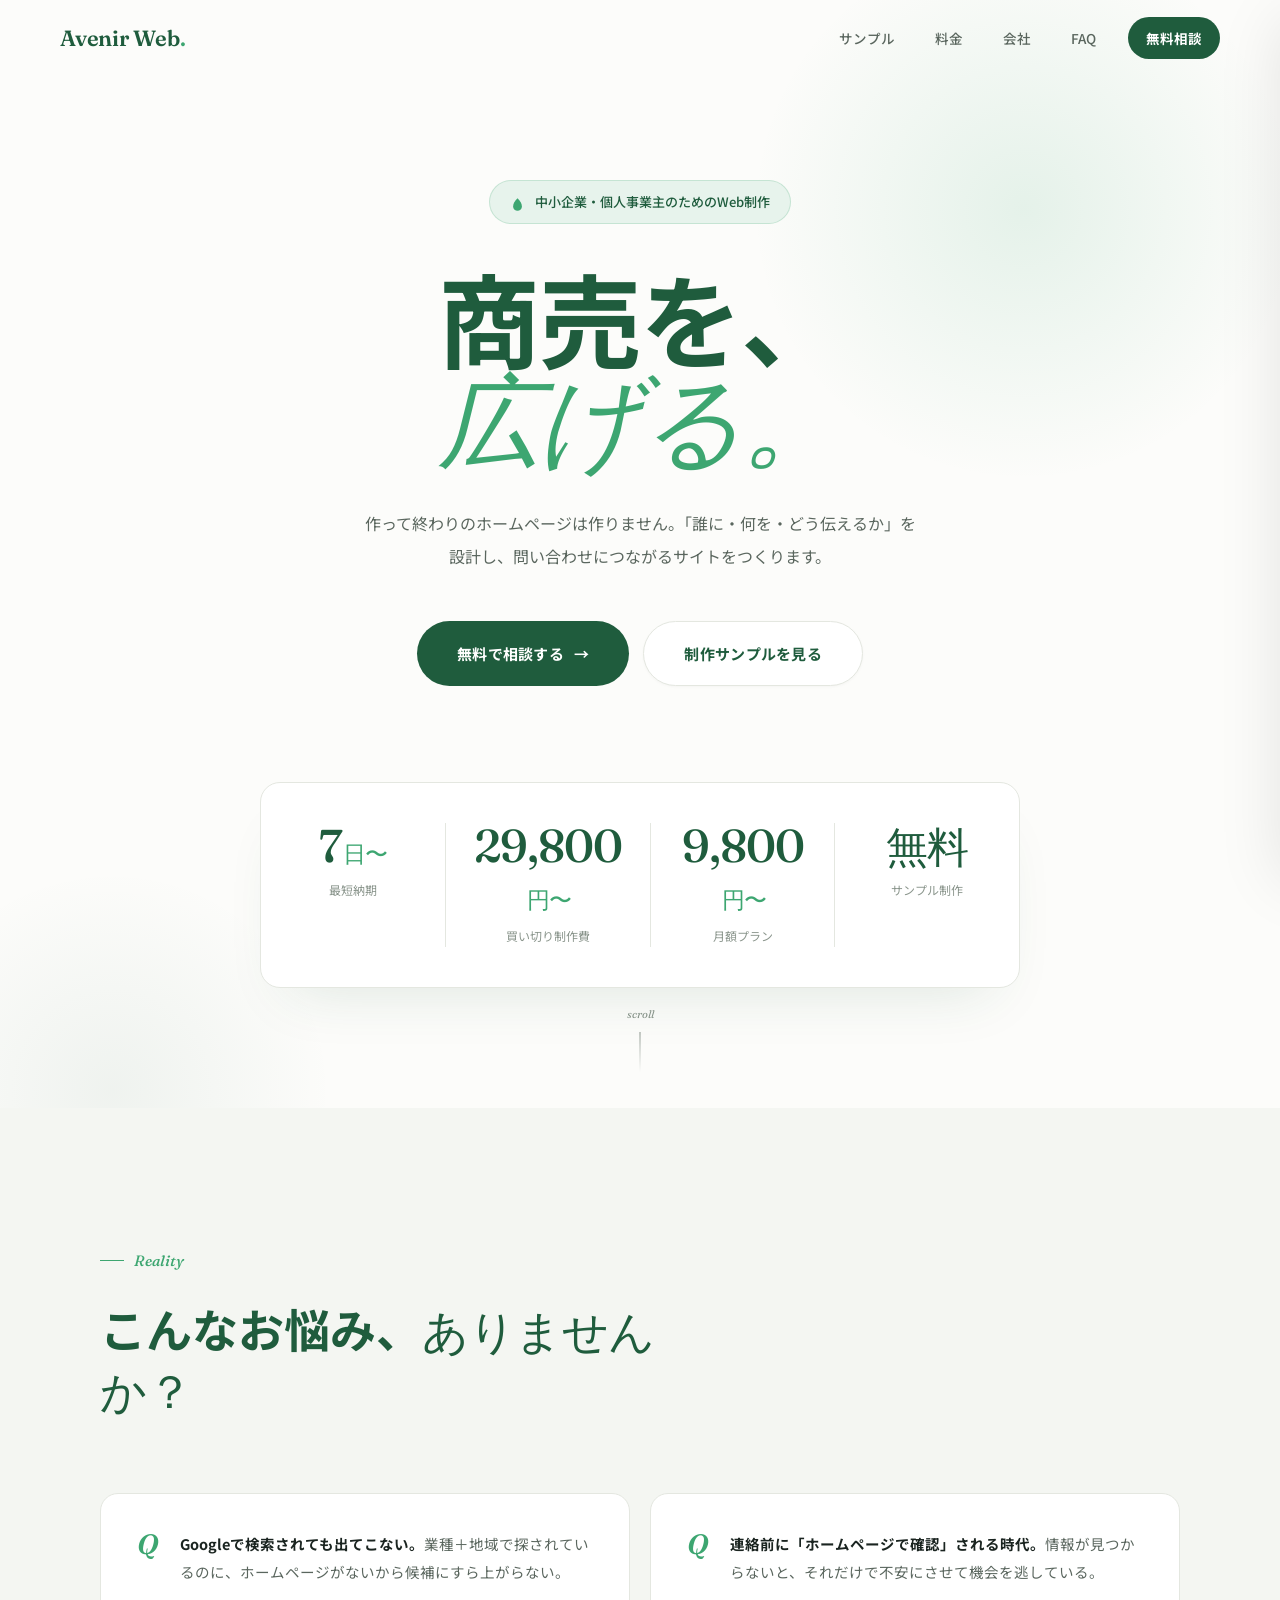
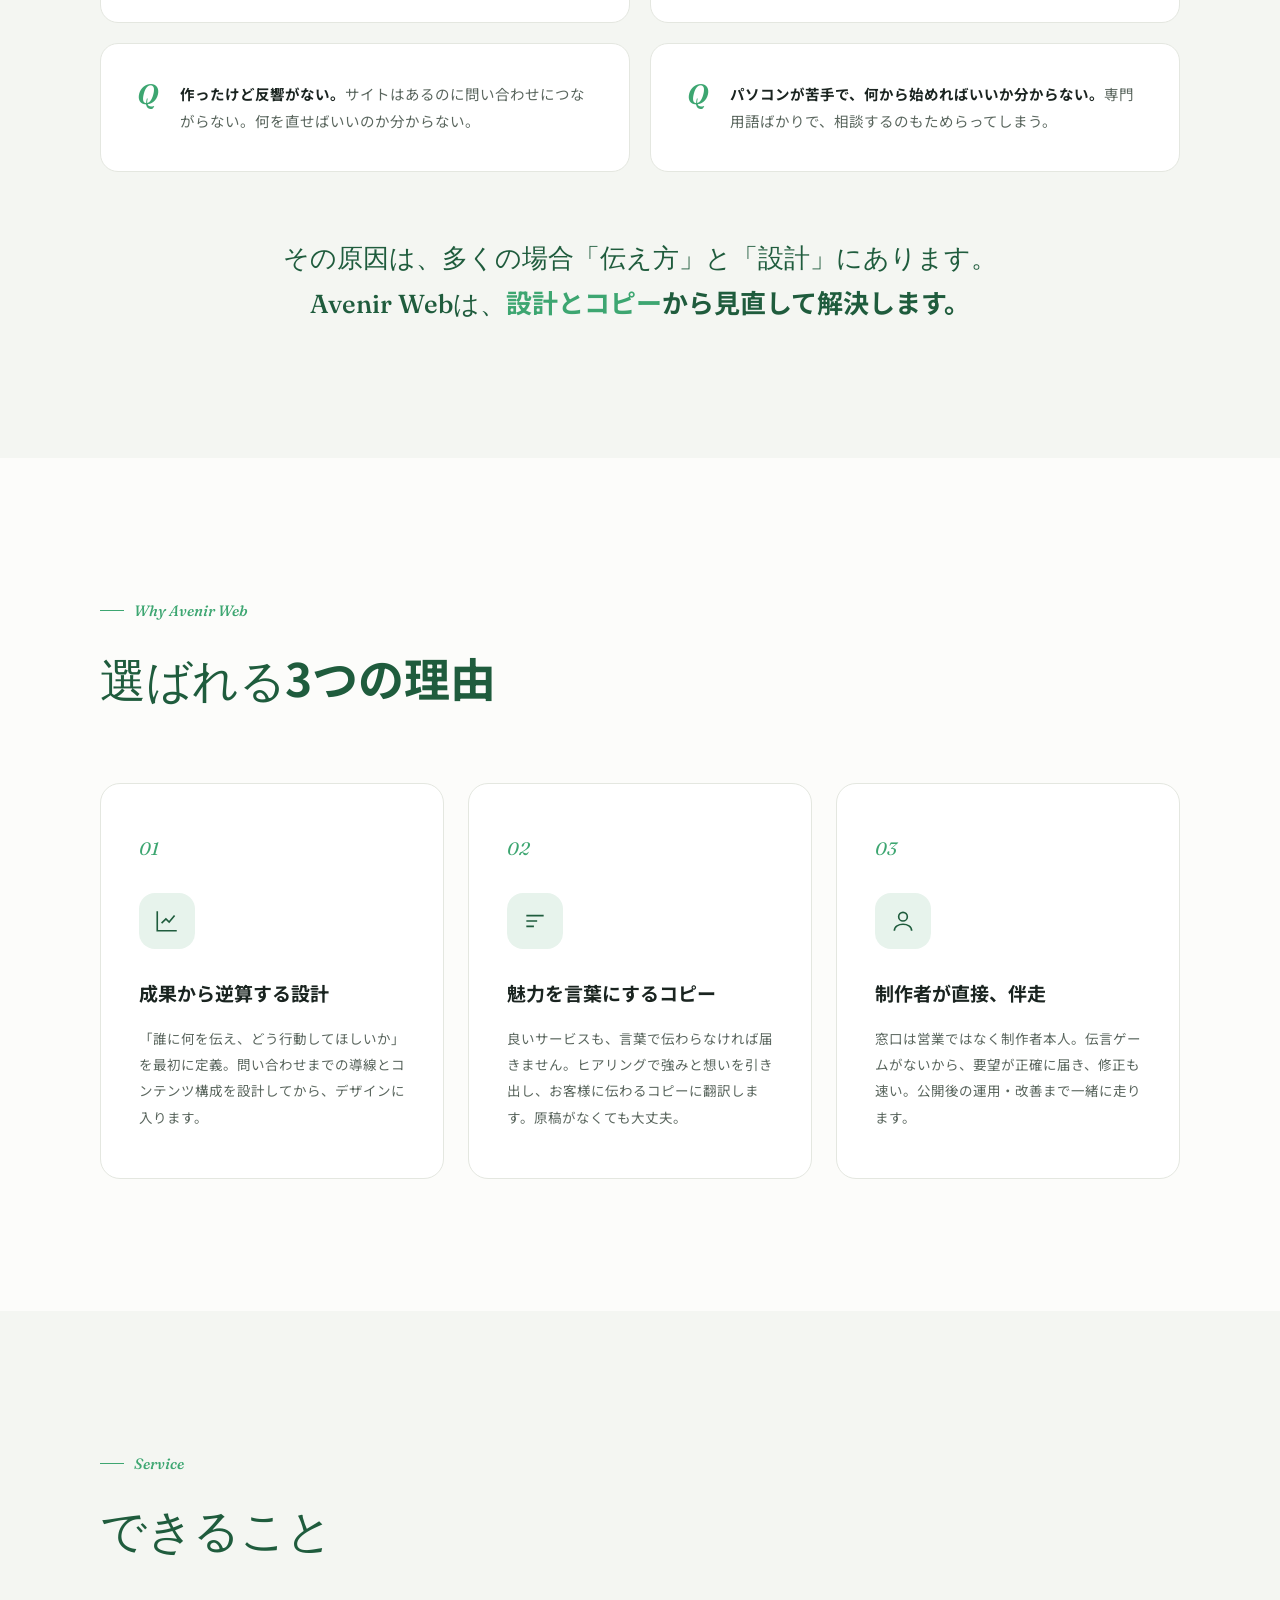
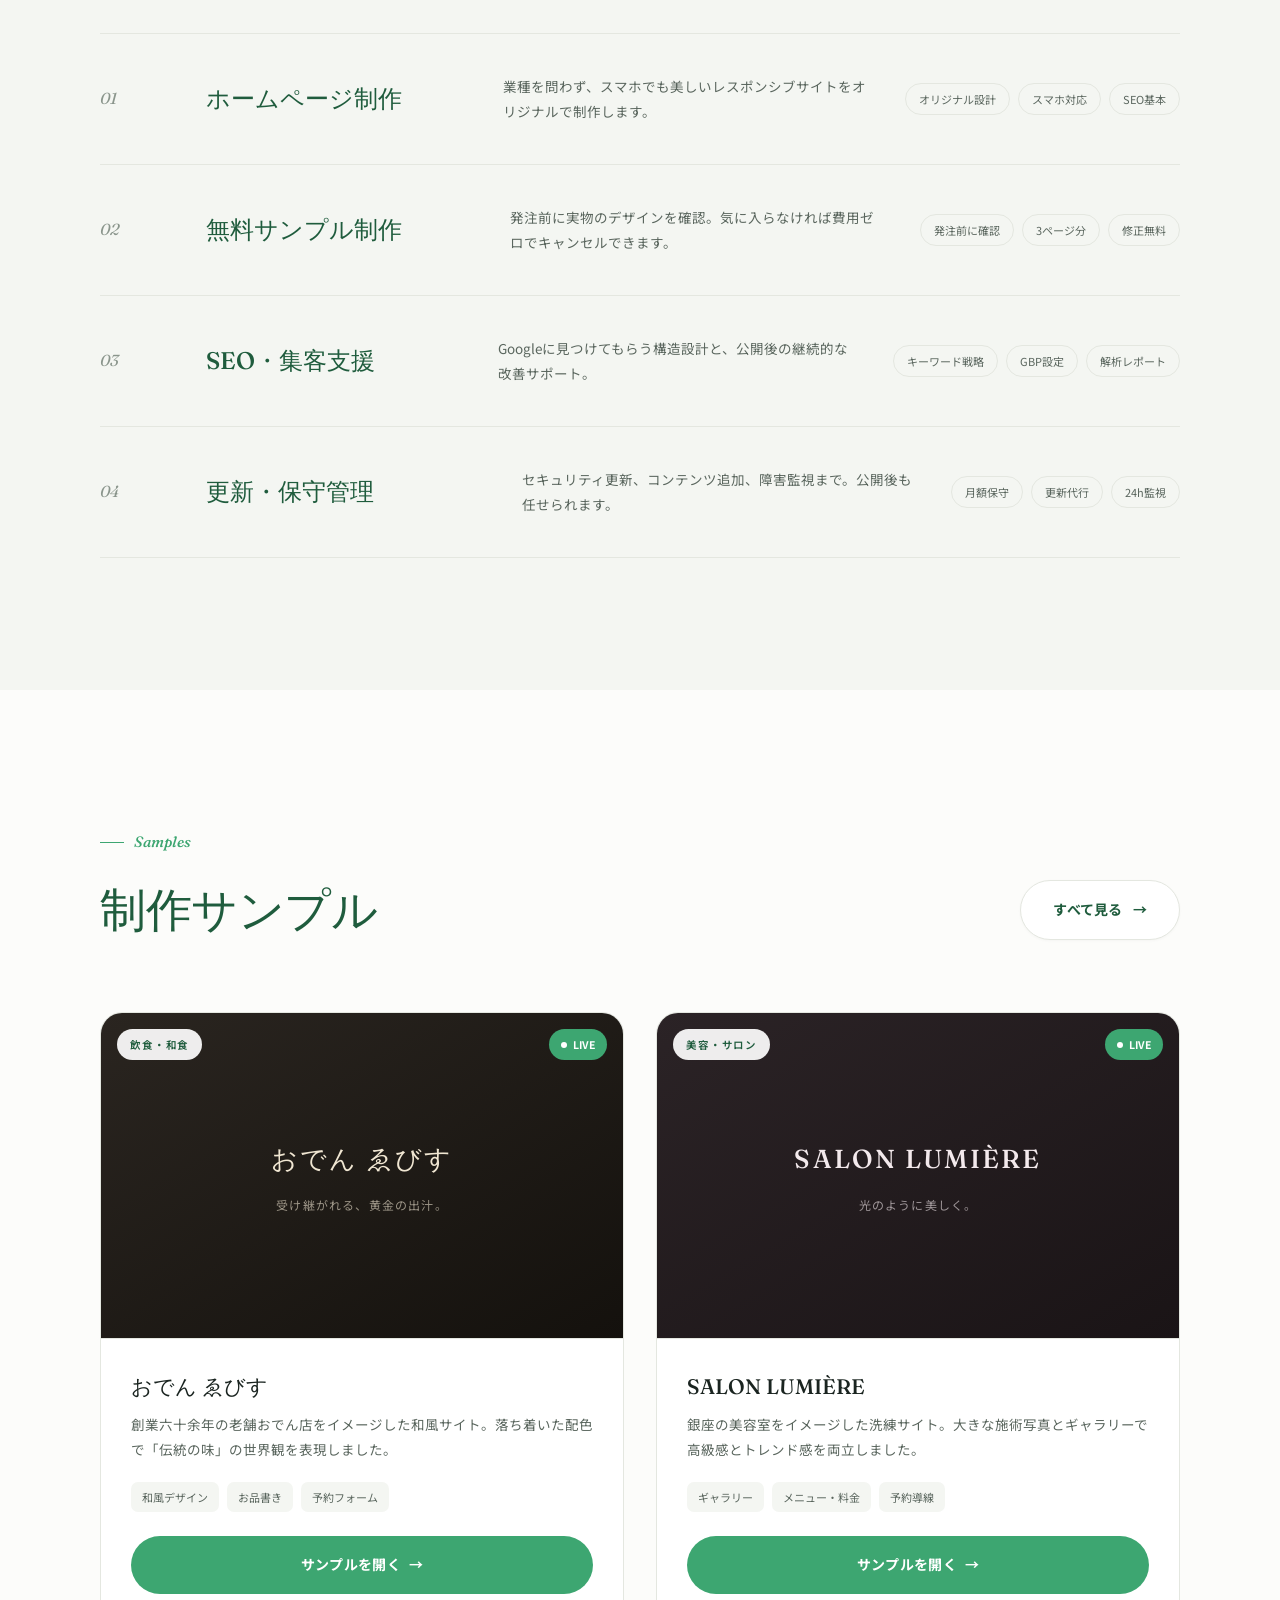
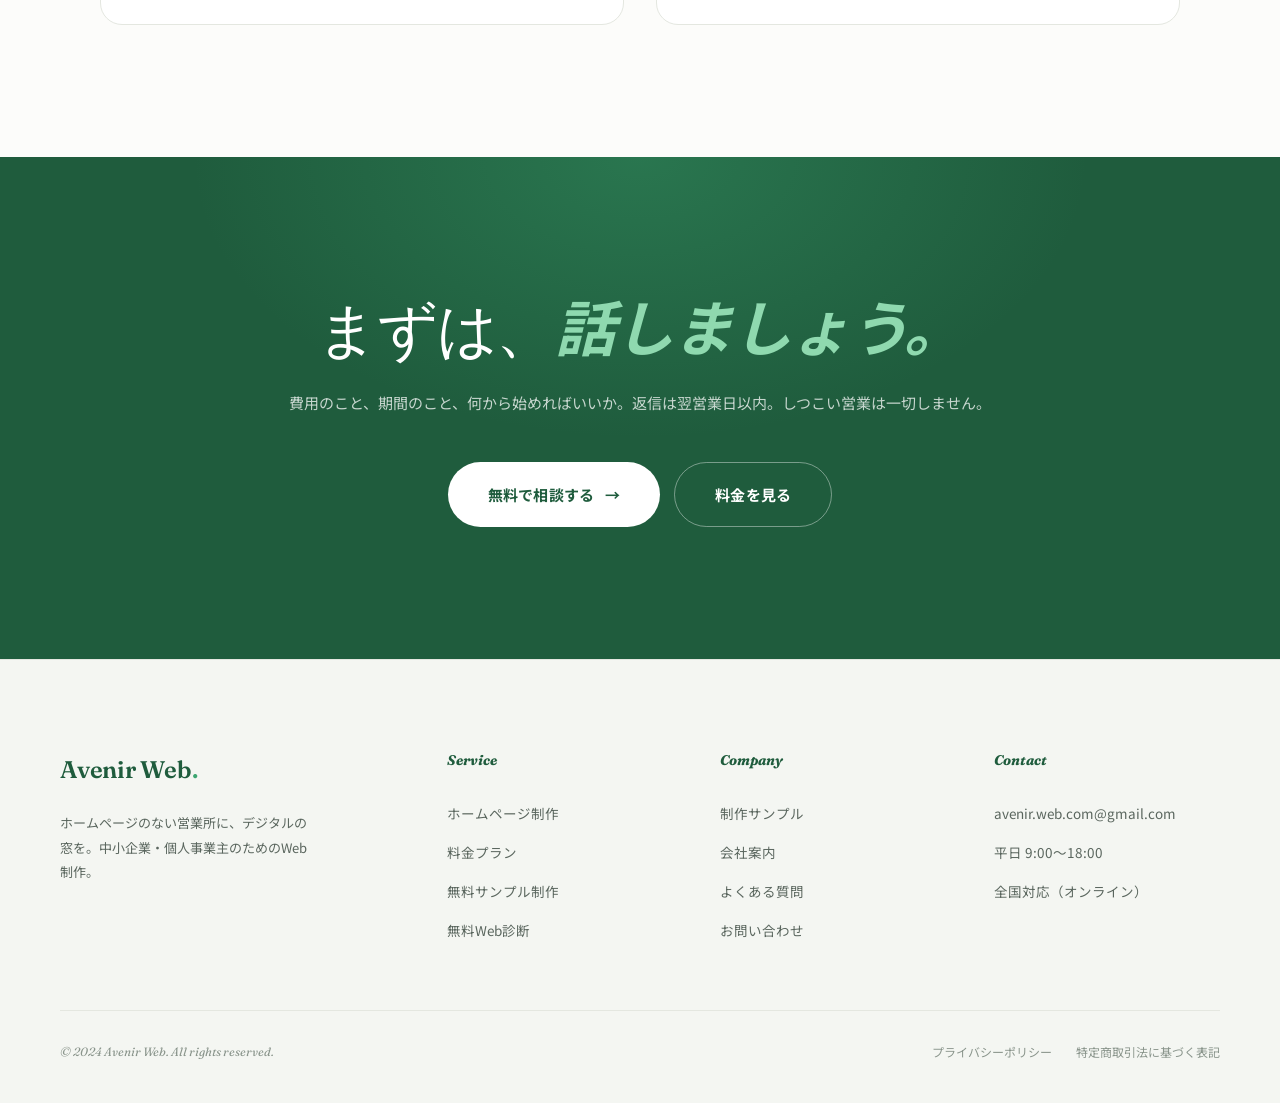
==== commit 04599693: "add sample page" ====
--- a/index.html
+++ b/index.html
@@ -152,24 +152,34 @@
     </div>
     <div class="sample-grid">
       <div class="sample reveal">
-        <a class="sample-frame" href="https://avenirwebcom.github.io/oden-sample/" target="_blank" rel="noopener">
+        <a class="sample-frame" href="https://avenirwebcom.github.io/sample/oden/" target="_blank" rel="noopener">
           <span class="sample-genre">飲食・和食</span>
           <span class="sample-live"><span class="blink"></span>LIVE</span>
-          <div class="frame-fallback"><span class="ff-title">おでん ゑびす</span><span class="ff-sub">受け継がれる、黄金の出汁。</span></div>
-          <iframe src="https://avenirwebcom.github.io/oden-sample/" title="おでん ゑびす サンプルサイト" loading="lazy" scrolling="no"></iframe>
+          <div class="frame-fallback" style="background:linear-gradient(150deg,#2a2520,#14110d)"><span class="ff-title" style="color:#f0e6d2">おでん ゑびす</span><span class="ff-sub" style="color:rgba(240,230,210,0.6)">受け継がれる、黄金の出汁。</span></div>
+          <iframe src="https://avenirwebcom.github.io/sample/oden/" title="おでん ゑびす サンプルサイト" loading="lazy" scrolling="no"></iframe>
           <span class="frame-cover"></span>
         </a>
         <div class="sample-body">
           <h3>おでん ゑびす</h3>
-          <p class="sample-desc">創業六十余年の老舗おでん店をイメージした和風サイト。落ち着いた配色と縦書きの見出しで「伝統の味」の世界観を表現しました。</p>
-          <div class="sample-tags"><span>和風デザイン</span><span>お品書き</span><span>店舗情報</span></div>
-          <a href="https://avenirwebcom.github.io/oden-sample/" target="_blank" rel="noopener" class="btn btn-leaf sample-link">サンプルを開く <span class="arr">→</span></a>
+          <p class="sample-desc">創業六十余年の老舗おでん店をイメージした和風サイト。落ち着いた配色で「伝統の味」の世界観を表現しました。</p>
+          <div class="sample-tags"><span>和風デザイン</span><span>お品書き</span><span>予約フォーム</span></div>
+          <a href="https://avenirwebcom.github.io/sample/oden/" target="_blank" rel="noopener" class="btn btn-leaf sample-link">サンプルを開く <span class="arr">→</span></a>
         </div>
       </div>
-      <div class="sample-soon reveal">
-        <span class="plus"></span>
-        <h4>Coming soon</h4>
-        <p>美容室・治療院・建設・小売など、さまざまな業種のサンプルを順次公開していきます。</p>
+      <div class="sample reveal">
+        <a class="sample-frame" href="https://avenirwebcom.github.io/sample/beauty-salon/" target="_blank" rel="noopener">
+          <span class="sample-genre">美容・サロン</span>
+          <span class="sample-live"><span class="blink"></span>LIVE</span>
+          <div class="frame-fallback" style="background:linear-gradient(150deg,#2b2326,#1a1416)"><span class="ff-title" style="color:#f3e9ec">SALON LUMIÈRE</span><span class="ff-sub" style="color:rgba(243,233,236,0.6)">光のように美しく。</span></div>
+          <iframe src="https://avenirwebcom.github.io/sample/beauty-salon/" title="SALON LUMIÈRE サンプルサイト" loading="lazy" scrolling="no"></iframe>
+          <span class="frame-cover"></span>
+        </a>
+        <div class="sample-body">
+          <h3>SALON LUMIÈRE</h3>
+          <p class="sample-desc">銀座の美容室をイメージした洗練サイト。大きな施術写真とギャラリーで高級感とトレンド感を両立しました。</p>
+          <div class="sample-tags"><span>ギャラリー</span><span>メニュー・料金</span><span>予約導線</span></div>
+          <a href="https://avenirwebcom.github.io/sample/beauty-salon/" target="_blank" rel="noopener" class="btn btn-leaf sample-link">サンプルを開く <span class="arr">→</span></a>
+        </div>
       </div>
     </div>
   </div>
